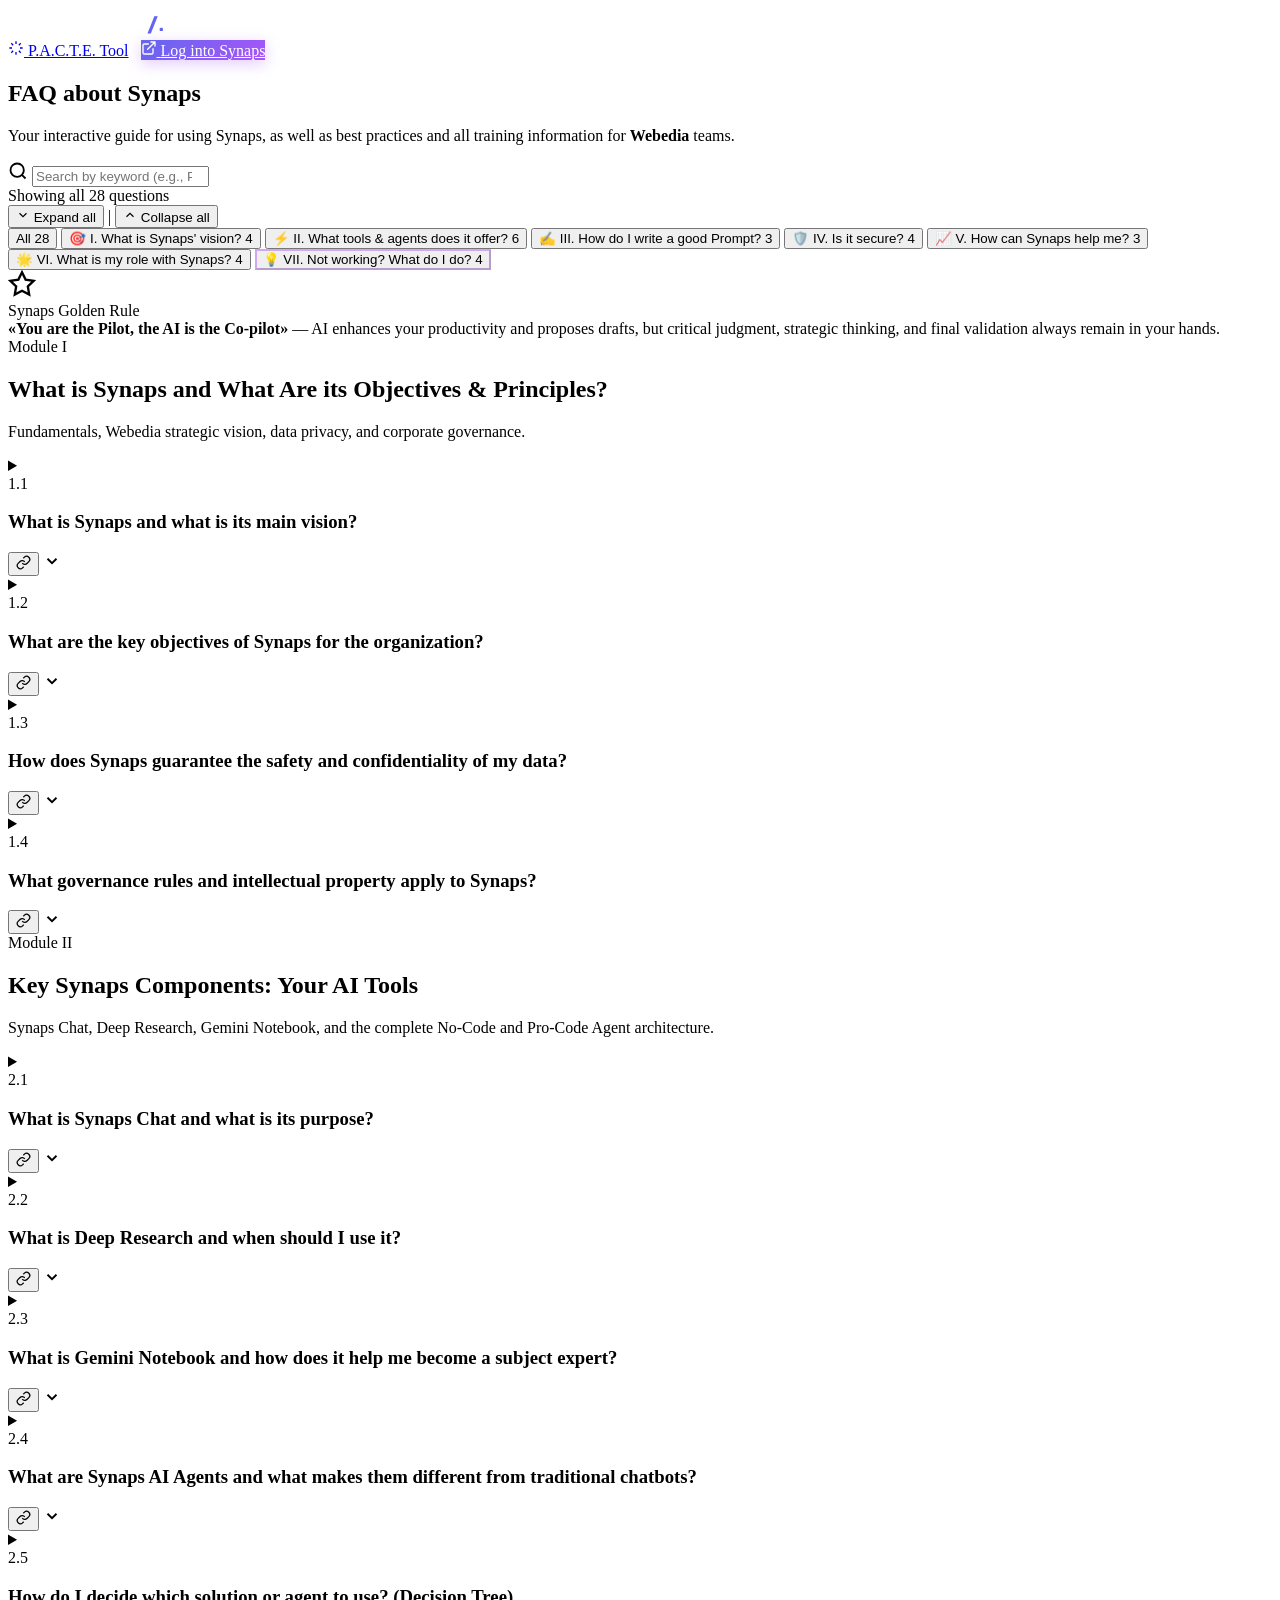
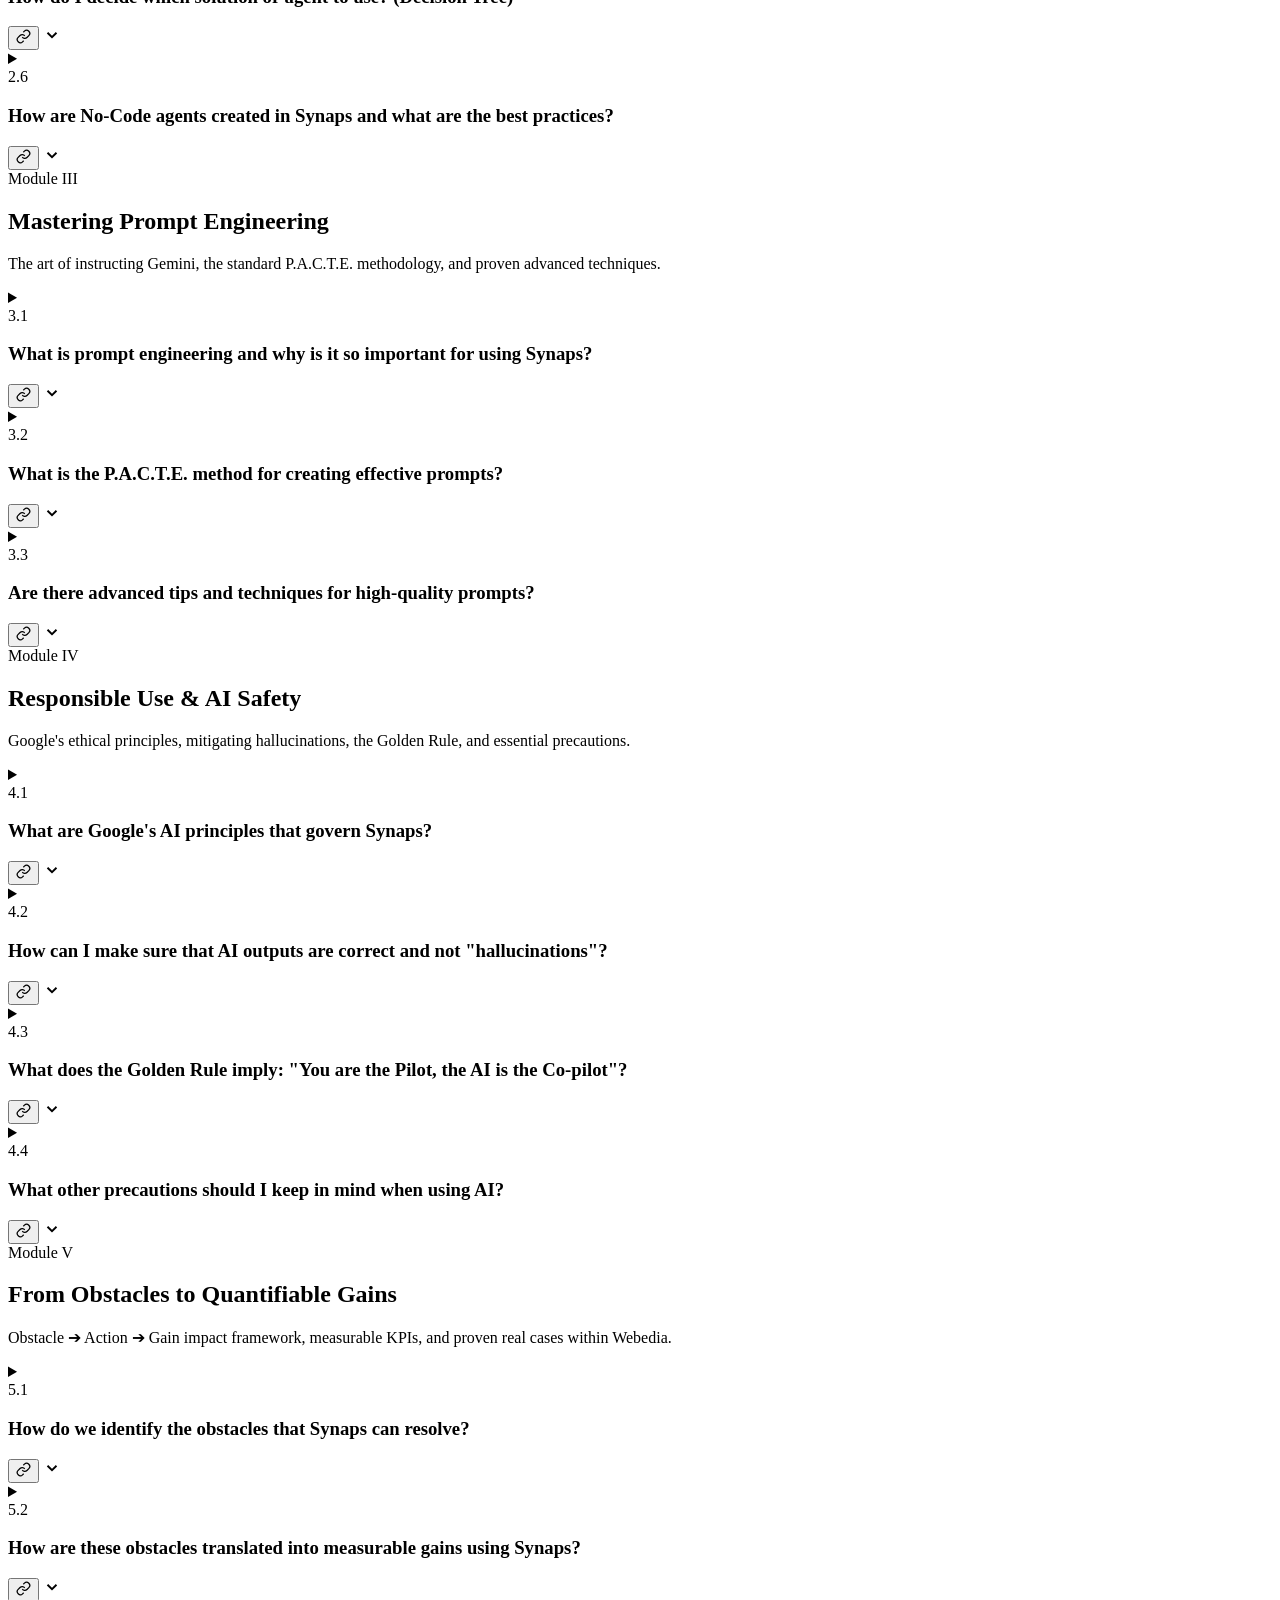
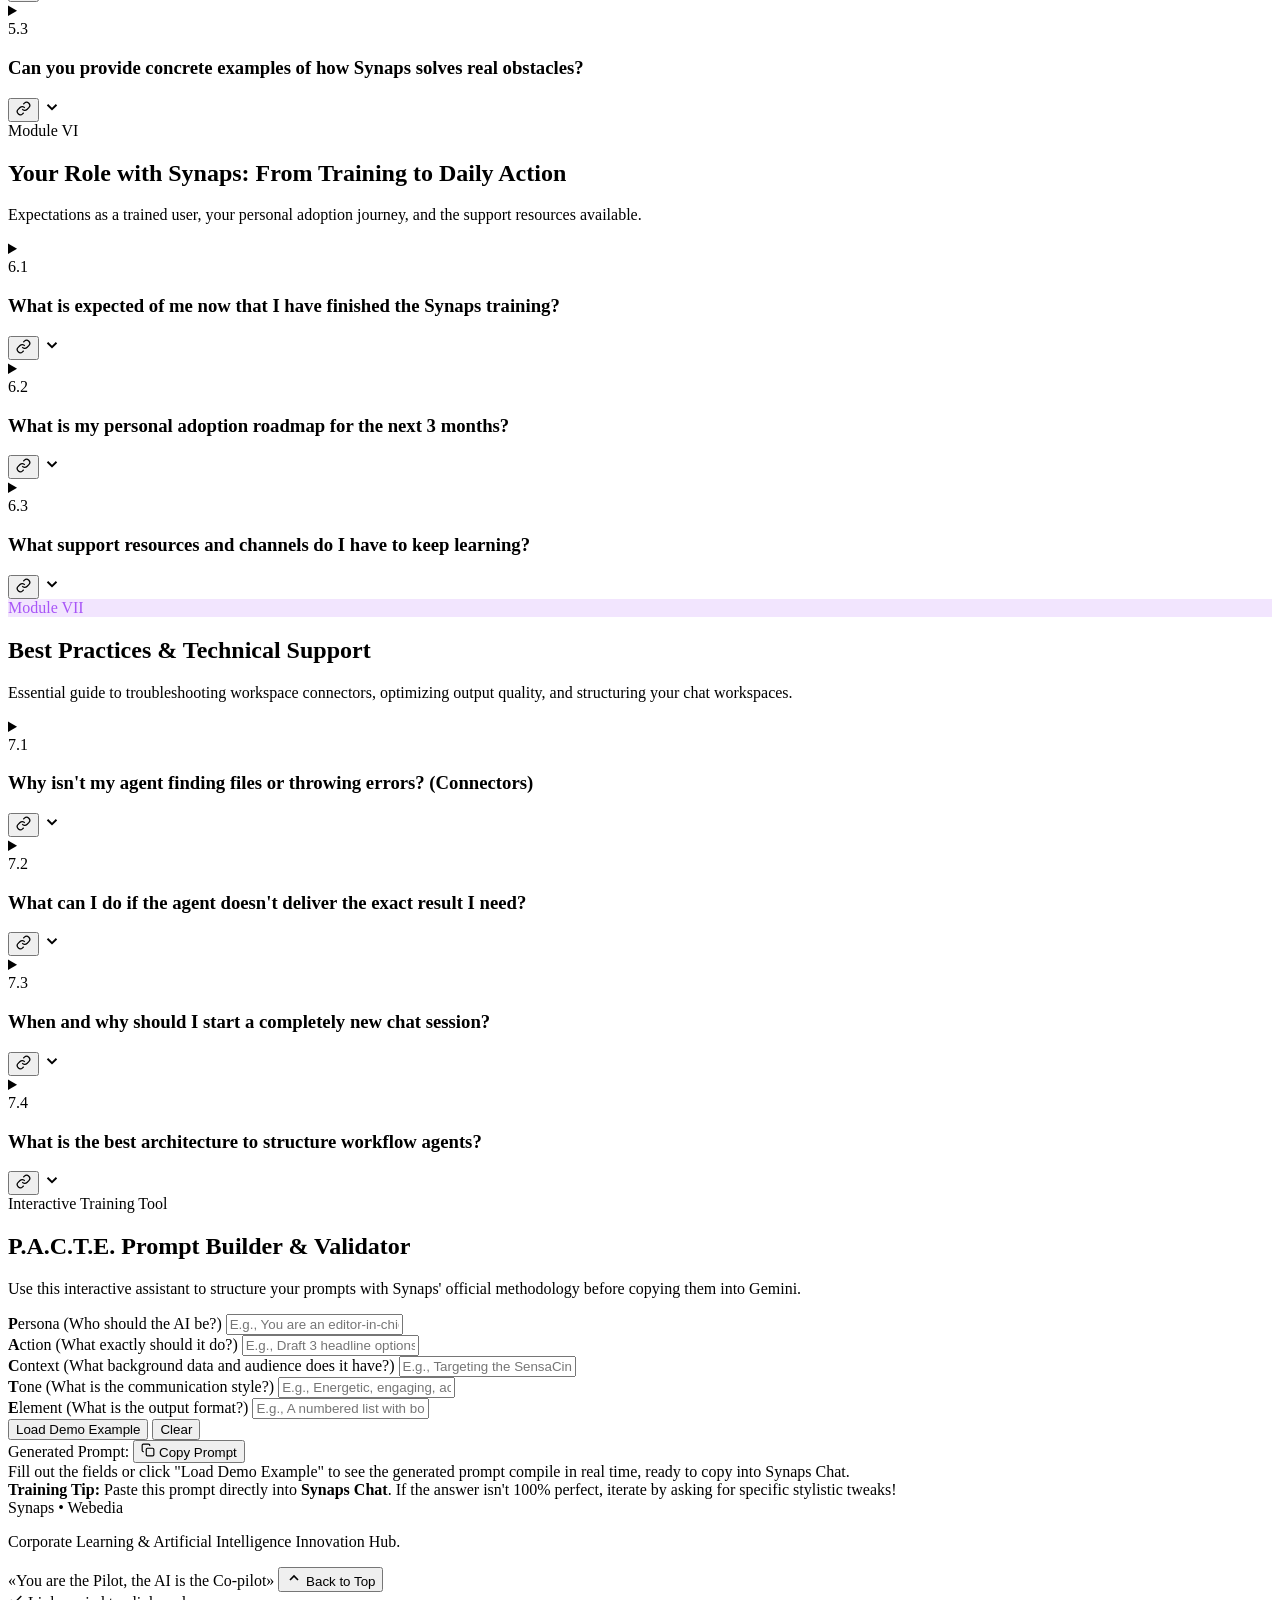
==== en/index.html @ 50eb0bec "Create index.html" ====
<!DOCTYPE html>
<html lang="en">
<head>
  <meta charset="UTF-8">
  <meta name="viewport" content="width=device-width, initial-scale=1.0">
  <title>Synaps FAQ | Webedia Training Center</title>
  <meta name="description" content="Interactive FAQ portal and Training Guide for Synaps, Webedia's Corporate Artificial Intelligence platform.">
  <link rel="preconnect" href="https://fonts.googleapis.com">
  <link rel="preconnect" href="https://fonts.gstatic.com" crossorigin>
  <link href="https://fonts.googleapis.com/css2?family=Plus+Jakarta+Sans:wght@400;500;600;700;800&family=JetBrains+Mono:wght@400;600&display=swap" rel="stylesheet">
  <link rel="stylesheet" href="styles.css">
  <style>
    /* Support cards alignment and centering in 6.3 */
    .support-resources-grid {
      display: flex !important;
      flex-wrap: wrap !important;
      justify-content: center !important;
      gap: 1.25rem !important;
    }
    .support-resources-grid .resource-card {
      flex: 0 1 calc(33.333% - 1.25rem) !important;
      min-width: 280px !important;
      box-sizing: border-box !important;
    }
    @media (max-width: 992px) {
      .support-resources-grid .resource-card {
        flex: 0 1 calc(50% - 1.25rem) !important;
      }
    }
    @media (max-width: 640px) {
      .support-resources-grid .resource-card {
        flex: 0 1 100% !important;
      }
    }
    /* Container style for connectors image */
    .connector-image-container {
      margin: 1.5rem 0;
      border-radius: 12px;
      overflow: hidden;
      border: 1px solid rgba(255, 255, 255, 0.1);
      background: rgba(0, 0, 0, 0.3);
      display: flex;
      justify-content: center;
      box-shadow: 0 8px 30px rgba(0,0,0,0.3);
    }
    .connector-image-container img {
      max-width: 100%;
      height: auto;
      display: block;
    }
    
    /* Visual tweak for Synaps button with corporate purple gradient */
    .synaps-btn {
      background: linear-gradient(135deg, #6366f1 0%, #a855f7 100%) !important;
      color: #ffffff !important;
      border: none !important;
      box-shadow: 0 4px 15px rgba(168, 85, 247, 0.3) !important;
      transition: all 0.3s ease !important;
    }
    .synaps-btn:hover {
      transform: translateY(-2px) !important;
      box-shadow: 0 6px 20px rgba(168, 85, 247, 0.5) !important;
    }
  </style>
</head>
<body data-theme="light">
  <!-- Neural Network Background Effect -->
  <div class="neural-bg" aria-hidden="true">
    <div class="glow-orb orb-1"></div>
    <div class="glow-orb orb-2"></div>
    <div class="glow-orb orb-3"></div>
    <div class="grid-overlay"></div>
  </div>

  <!-- Top Navigation Header -->
  <header class="site-header">
    <div class="header-container">
      <div class="brand">
        <!-- Clean, Transparent Webedia SVG Logo -->
        <div class="logo-icon" style="width: auto; height: 32px; display: flex; align-items: center;">
          <svg viewBox="0 0 520 80" xmlns="http://www.w3.org/2000/svg" style="height: 30px; width: auto; background: transparent;" aria-label="Webedia">
            <text x="0" y="58" font-family="'Plus Jakarta Sans', system-ui, sans-serif" font-size="56" font-weight="800" fill="#ffffff" letter-spacing="-1">webedia</text>
            <text x="370" y="58" font-family="'Plus Jakarta Sans', system-ui, sans-serif" font-size="56" font-weight="800" fill="#6366f1" letter-spacing="-1">/.</text>
          </svg>
        </div>
      </div>
      <div class="header-actions" style="display: flex; gap: 0.75rem; align-items: center;">
        <a href="#pacte-generator" class="header-btn secondary-btn" title="Interactive P.A.C.T.E. Prompt Generator">
          <svg width="16" height="16" viewBox="0 0 24 24" fill="none" stroke="currentColor" stroke-width="2"><path d="M12 2v4M12 18v4M4.93 4.93l2.83 2.83M16.24 16.24l2.83 2.83M2 12h4M18 12h4M4.93 19.07l2.83-2.83M16.24 7.76l2.83-2.83"/></svg>
          <span>P.A.C.T.E. Tool</span>
        </a>
        <!-- Synaps Access Button -->
        <a href="https://synaps.webedia-group.com/" target="_blank" class="header-btn synaps-btn" title="Go to Synaps AI Webedia">
          <svg width="16" height="16" viewBox="0 0 24 24" fill="none" stroke="currentColor" stroke-width="2" stroke-linecap="round" stroke-linejoin="round"><path d="M15 3h6v6M10 14L21 3M18 13v6a2 2 0 0 1-2 2H5a2 2 0 0 1-2-2V8a2 2 0 0 1 2-2h6"/></svg>
          <span>Log into Synaps</span>
        </a>
      </div>
    </div>
  </header>

  <main class="main-content">
    <!-- Hero Section -->
    <section class="hero-section">
      <h1 class="hero-title">
        FAQ about <span class="gradient-text">Synaps</span>
      </h1>
      <p class="hero-subtitle">
        Your interactive guide for using Synaps, as well as best practices and all training information for <strong>Webedia</strong> teams.
      </p>

      <!-- Interactive Search Bar -->
      <div class="search-wrapper">
        <div class="search-box">
          <svg class="search-icon" width="20" height="20" viewBox="0 0 24 24" fill="none" stroke="currentColor" stroke-width="2.2">
            <circle cx="11" cy="11" r="8"></circle>
            <path d="m21 21-4.35-4.35"></path>
          </svg>
          <input 
            type="search" 
            id="faqSearchInput" 
            placeholder="Search by keyword (e.g., PACTE, connectors, model, workflow, reminders...)" 
            autocomplete="off"
            aria-label="Search questions and answers in FAQ"
          >
          <button id="clearSearchBtn" class="clear-btn" title="Clear search" aria-label="Clear search" style="display: none;">
            <svg width="16" height="16" viewBox="0 0 24 24" fill="none" stroke="currentColor" stroke-width="2.5"><line x1="18" y1="6" x2="6" y2="18"></line><line x1="6" y1="6" x2="18" y2="18"></line></svg>
          </button>
        </div>
        <div class="search-status-bar">
          <span id="searchResultCount" class="result-count">Showing all 28 questions</span>
          <div class="expand-collapse-controls">
            <button id="expandAllBtn" class="text-action-btn">
              <svg width="14" height="14" viewBox="0 0 24 24" fill="none" stroke="currentColor" stroke-width="2"><polyline points="6 9 12 15 18 9"></polyline></svg>
              Expand all
            </button>
            <span class="divider">|</span>
            <button id="collapseAllBtn" class="text-action-btn">
              <svg width="14" height="14" viewBox="0 0 24 24" fill="none" stroke="currentColor" stroke-width="2"><polyline points="18 15 12 9 6 15"></polyline></svg>
              Collapse all
            </button>
          </div>
        </div>
      </div>

      <!-- Category Filter Pills -->
      <nav class="category-filters" aria-label="FAQ modules filter">
        <button class="filter-pill active" data-category="all">
          <span class="pill-dot"></span>
          All <span class="pill-count">28</span>
        </button>
        <button class="filter-pill" data-category="vision">
          <span class="pill-icon">🎯</span>
          I. What is Synaps' vision? <span class="pill-count">4</span>
        </button>
        <button class="filter-pill" data-category="tools">
          <span class="pill-icon">⚡</span>
          II. What tools & agents does it offer? <span class="pill-count">6</span>
        </button>
        <button class="filter-pill" data-category="prompts">
          <span class="pill-icon">✍️</span>
          III. How do I write a good Prompt? <span class="pill-count">3</span>
        </button>
        <button class="filter-pill" data-category="safety">
          <span class="pill-icon">🛡️</span>
          IV. Is it secure? <span class="pill-count">4</span>
        </button>
        <button class="filter-pill" data-category="roi">
          <span class="pill-icon">📈</span>
          V. How can Synaps help me? <span class="pill-count">3</span>
        </button>
        <button class="filter-pill" data-category="champions">
          <span class="pill-icon">🌟</span>
          VI. What is my role with Synaps? <span class="pill-count">4</span>
        </button>
        <button class="filter-pill" data-category="bestpractices" style="border-color: rgba(168, 85, 247, 0.45);">
          <span class="pill-icon">💡</span>
          VII. Not working? What do I do? <span class="pill-count">4</span>
        </button>
      </nav>
    </section>

    <!-- Golden Rule Banner -->
    <div class="golden-rule-banner">
      <div class="banner-icon">
        <svg width="28" height="28" viewBox="0 0 24 24" fill="none" stroke="currentColor" stroke-width="2"><polygon points="12 2 15.09 8.26 22 9.27 17 14.14 18.18 21.02 12 17.77 5.82 21.02 7 14.14 2 9.27 8.91 8.26 12 2"/></svg>
      </div>
      <div class="banner-content">
        <div class="banner-title">Synaps Golden Rule</div>
        <div class="banner-text">
          <strong>«You are the Pilot, the AI is the Co-pilot»</strong> — AI enhances your productivity and proposes drafts, but critical judgment, strategic thinking, and final validation always remain in your hands.
        </div>
      </div>
    </div>

    <!-- Main FAQ Container -->
    <section class="faq-container" id="faqList">

      <!-- ==================== SECTION I ==================== -->
      <div class="faq-section-block" data-section="vision" id="seccion-vision">
        <div class="section-header">
          <div class="section-tag">Module I</div>
          <h2 class="section-title">What is Synaps and What Are its Objectives & Principles?</h2>
          <p class="section-desc">Fundamentals, Webedia strategic vision, data privacy, and corporate governance.</p>
        </div>

        <!-- Question 1.1 -->
        <article class="faq-card" data-category="vision" id="faq-1-1">
          <details class="faq-details">
            <summary class="faq-summary">
              <div class="summary-left">
                <span class="q-number">1.1</span>
                <h3 class="q-title">What is Synaps and what is its main vision?</h3>
              </div>
              <div class="summary-actions">
                <button class="copy-link-btn" title="Copy direct link" aria-label="Copy link">
                  <svg width="15" height="15" viewBox="0 0 24 24" fill="none" stroke="currentColor" stroke-width="2"><path d="M10 13a5 5 0 0 0 7.54.54l3-3a5 5 0 0 0-7.07-7.07l-1.72 1.71"></path><path d="M14 11a5 5 0 0 0-7.54-.54l-3 3a5 5 0 0 0 7.07 7.07l1.71-1.71"></path></svg>
                </button>
                <span class="chevron-icon" aria-hidden="true"><svg width="18" height="18" viewBox="0 0 24 24" fill="none" stroke="currentColor" stroke-width="2.5"><polyline points="6 9 12 15 18 9"></polyline></svg></span>
              </div>
            </summary>
            <div class="faq-content">
              <p>
                <strong>Synaps</strong> is <strong>Webedia's corporate artificial intelligence platform</strong>, inspired by the synapses of the human brain. It serves as a <strong>single and secure entry gateway to Google's Enterprise AI</strong> (Gemini Enterprise) for all <strong>Webedia</strong> teams.
              </p>
              <div class="callout-box">
                <div class="callout-title">🎯 Strategic Vision</div>
                <p>Driving <strong>Vision and Efficiency</strong> within the organization as a foundational pillar of the <strong>2026–2027 Roadmap</strong>. It symbolizes our neural network, the interconnection of multidisciplinary skills, and the augmented thinking speed of enterprise AI.</p>
              </div>
            </div>
          </details>
        </article>

        <!-- Question 1.2 -->
        <article class="faq-card" data-category="vision" id="faq-1-2">
          <details class="faq-details">
            <summary class="faq-summary">
              <div class="summary-left">
                <span class="q-number">1.2</span>
                <h3 class="q-title">What are the key objectives of Synaps for the organization?</h3>
              </div>
              <div class="summary-actions">
                <button class="copy-link-btn" title="Copy direct link" aria-label="Copy link">
                  <svg width="15" height="15" viewBox="0 0 24 24" fill="none" stroke="currentColor" stroke-width="2"><path d="M10 13a5 5 0 0 0 7.54.54l3-3a5 5 0 0 0-7.07-7.07l-1.72 1.71"></path><path d="M14 11a5 5 0 0 0-7.54-.54l-3 3a5 5 0 0 0 7.07 7.07l1.71-1.71"></path></svg>
                </button>
                <span class="chevron-icon" aria-hidden="true"><svg width="18" height="18" viewBox="0 0 24 24" fill="none" stroke="currentColor" stroke-width="2.5"><polyline points="6 9 12 15 18 9"></polyline></svg></span>
              </div>
            </summary>
            <div class="faq-content">
              <p>The strategic objectives established for the global rollout of Synaps are:</p>
              <div class="grid-cards-2">
                <div class="info-card">
                  <div class="info-card-header"><span class="info-icon">👥</span><strong>500 Trained Users</strong></div>
                  <p>Reach 500 fully trained and operational professionals actively using Synaps by <strong>December 2026</strong>.</p>
                </div>
                <div class="info-card">
                  <div class="info-card-header"><span class="info-icon">⚙️</span><strong>Use Case Factory</strong></div>
                  <p>Consolidate an internal engine of solutions to multiply daily operational efficiency across all business units.</p>
                </div>
                <div class="info-card">
                  <div class="info-card-header"><span class="info-icon">⏱️</span><strong>Thousands of Hours Saved</strong></div>
                  <p>Free our teams from repetitive manual tasks, saving thousands of working hours globally each year.</p>
                </div>
                <div class="info-card">
                  <div class="info-card-header"><span class="info-icon">🚀</span><strong>Maximize Value Added</strong></div>
                  <p>Refocus human talent on artistic creation, strategic thinking, and high-value business innovation.</p>
                </div>
              </div>
            </div>
          </details>
        </article>

        <!-- Question 1.3 -->
        <article class="faq-card" data-category="vision" id="faq-1-3">
          <details class="faq-details">
            <summary class="faq-summary">
              <div class="summary-left">
                <span class="q-number">1.3</span>
                <h3 class="q-title">How does Synaps guarantee the safety and confidentiality of my data?</h3>
              </div>
              <div class="summary-actions">
                <button class="copy-link-btn" title="Copy direct link" aria-label="Copy link">
                  <svg width="15" height="15" viewBox="0 0 24 24" fill="none" stroke="currentColor" stroke-width="2"><path d="M10 13a5 5 0 0 0 7.54.54l3-3a5 5 0 0 0-7.07-7.07l-1.72 1.71"></path><path d="M14 11a5 5 0 0 0-7.54-.54l-3 3a5 5 0 0 0 7.07 7.07l1.71-1.71"></path></svg>
                </button>
                <span class="chevron-icon" aria-hidden="true"><svg width="18" height="18" viewBox="0 0 24 24" fill="none" stroke="currentColor" stroke-width="2.5"><polyline points="6 9 12 15 18 9"></polyline></svg></span>
              </div>
            </summary>
            <div class="faq-content">
              <p>
                Synaps is built under the **"user extension"** principle: it can only access information that you have <strong>explicit personal permissions to</strong> in your corporate accounts.
              </p>
              <div class="callout-box">
                <div class="callout-title">🔒 Walled Garden Environment</div>
                <p>Your prompts and business data remain strictly within Webedia's secure perimeter:</p>
              </div>
              <ul class="styled-list">
                <li><strong>No External Training:</strong> Your data is NEVER used to train Google's public Gemini models or any third-party systems.</li>
                <li><strong>Total Privacy:</strong> Your information is not shared, sold, or used for advertising purposes.</li>
                <li><strong>Enterprise Security & ACLs:</strong> Strict adherence to existing system access controls, Data Loss Prevention (DLP), auditing, and compliance.</li>
                <li><strong>Advanced Encryption:</strong> Robust encryption at rest and in transit to fully safeguard sensitive information.</li>
              </ul>
            </div>
          </details>
        </article>

        <!-- Question 1.4 -->
        <article class="faq-card" data-category="vision" id="faq-1-4">
          <details class="faq-details">
            <summary class="faq-summary">
              <div class="summary-left">
                <span class="q-number">1.4</span>
                <h3 class="q-title">What governance rules and intellectual property apply to Synaps?</h3>
              </div>
              <div class="summary-actions">
                <button class="copy-link-btn" title="Copy direct link" aria-label="Copy link">
                  <svg width="15" height="15" viewBox="0 0 24 24" fill="none" stroke="currentColor" stroke-width="2"><path d="M10 13a5 5 0 0 0 7.54.54l3-3a5 5 0 0 0-7.07-7.07l-1.72 1.71"></path><path d="M14 11a5 5 0 0 0-7.54-.54l-3 3a5 5 0 0 0 7.07 7.07l1.71-1.71"></path></svg>
                </button>
                <span class="chevron-icon" aria-hidden="true"><svg width="18" height="18" viewBox="0 0 24 24" fill="none" stroke="currentColor" stroke-width="2.5"><polyline points="6 9 12 15 18 9"></polyline></svg></span>
              </div>
            </summary>
            <div class="faq-content">
              <p>To ensure an orderly environment and protect strategic corporate assets:</p>
              <ul class="styled-list">
                <li><strong>Webedia Ownership:</strong> Any agent, workflow, or prompt developed on the Synaps platform belongs entirely to Webedia.</li>
                <li><strong>Business Continuity:</strong> Critical operational agents must be shared or transferred to the department if a collaborator changes positions or leaves.</li>
                <li><strong>Assigned Roles:</strong> It is highly advised to formally designate an <em>"owner"</em> and a <em>"backup"</em> for each agent active in production.</li>
                <li><strong>Offboarding Protocol:</strong> Reassigning Synaps accesses is part of our standard corporate employee offboarding process.</li>
              </ul>
            </div>
          </details>
        </article>
      </div>

      <!-- ==================== SECTION II ==================== -->
      <div class="faq-section-block" data-section="tools" id="seccion-tools">
        <div class="section-header">
          <div class="section-tag">Module II</div>
          <h2 class="section-title">Key Synaps Components: Your AI Tools</h2>
          <p class="section-desc">Synaps Chat, Deep Research, Gemini Notebook, and the complete No-Code and Pro-Code Agent architecture.</p>
        </div>

        <!-- Question 2.1 -->
        <article class="faq-card" data-category="tools" id="faq-2-1">
          <details class="faq-details">
            <summary class="faq-summary">
              <div class="summary-left">
                <span class="q-number">2.1</span>
                <h3 class="q-title">What is Synaps Chat and what is its purpose?</h3>
              </div>
              <div class="summary-actions">
                <button class="copy-link-btn" title="Copy direct link" aria-label="Copy link">
                  <svg width="15" height="15" viewBox="0 0 24 24" fill="none" stroke="currentColor" stroke-width="2"><path d="M10 13a5 5 0 0 0 7.54.54l3-3a5 5 0 0 0-7.07-7.07l-1.72 1.71"></path><path d="M14 11a5 5 0 0 0-7.54-.54l-3 3a5 5 0 0 0 7.07 7.07l1.71-1.71"></path></svg>
                </button>
                <span class="chevron-icon" aria-hidden="true"><svg width="18" height="18" viewBox="0 0 24 24" fill="none" stroke="currentColor" stroke-width="2.5"><polyline points="6 9 12 15 18 9"></polyline></svg></span>
              </div>
            </summary>
            <div class="faq-content">
              <p>
                <strong>Synaps Chat</strong> (also called Synaps Search) is the <strong>primary conversational interface</strong> of Gemini Enterprise, designed to answer queries, generate content, and streamline daily tasks as your smart assistant.
              </p>
              <div class="feature-box">
                <h4>🔄 How does it work and what does it integrate?</h4>
                <p>You input an instruction or prompt and Gemini coordinates capabilities with Google Search and authorized corporate connectors. It can query in real time your internal repos (<strong>Gmail, Google Drive, Google Calendar</strong>) or enterprise tools (<strong>Salesforce, CRM</strong>). You can type <code>@</code> to invoke specialist agents directly within the chat.</p>
              </div>
              <div class="grid-cards-2 mt-3">
                <div class="info-card">
                  <div class="info-card-header"><span class="info-icon">🧠</span><strong>"Memorize" Function</strong></div>
                  <p>Saves your persistent preferences (format, tone, or active projects). If a prompt contradicts a saved memory, your current manual instruction takes precedence.</p>
                </div>
                <div class="info-card">
                  <div class="info-card-header"><span class="info-icon">📌</span><strong>Pinned Chats</strong></div>
                  <p>Used strictly for your daily visual organization. They do not increase context relevance for the model or impact other independent sessions.</p>
                </div>
              </div>
              <div class="callout-box warning-theme mt-3">
                <div class="callout-title">⏳ 180-Day Expiration Rule</div>
                <p>All chats have a maximum lifespan of <strong>180 days</strong>. Synaps Chat is not a file archive; make sure to save your key prompts and final deliverables in Google Drive or your usual work folders.</p>
              </div>
              <p class="mt-2"><strong>What it CANNOT do:</strong> Run continuous unattended processes (use <em>Workflow Agents</em> for that), connect to unauthorized external databases, or switch to unvetted models (it runs strictly on Gemini Pro and Flash enterprise editions).</p>
            </div>
          </details>
        </article>

        <!-- Question 2.2 -->
        <article class="faq-card" data-category="tools" id="faq-2-2">
          <details class="faq-details">
            <summary class="faq-summary">
              <div class="summary-left">
                <span class="q-number">2.2</span>
                <h3 class="q-title">What is Deep Research and when should I use it?</h3>
              </div>
              <div class="summary-actions">
                <button class="copy-link-btn" title="Copy direct link" aria-label="Copy link">
                  <svg width="15" height="15" viewBox="0 0 24 24" fill="none" stroke="currentColor" stroke-width="2"><path d="M10 13a5 5 0 0 0 7.54.54l3-3a5 5 0 0 0-7.07-7.07l-1.72 1.71"></path><path d="M14 11a5 5 0 0 0-7.54-.54l-3 3a5 5 0 0 0 7.07 7.07l1.71-1.71"></path></svg>
                </button>
                <span class="chevron-icon" aria-hidden="true"><svg width="18" height="18" viewBox="0 0 24 24" fill="none" stroke="currentColor" stroke-width="2.5"><polyline points="6 9 12 15 18 9"></polyline></svg></span>
              </div>
            </summary>
            <div class="faq-content">
              <p>
                <strong>Deep Research</strong> is a Synaps autonomous agent that acts as an <strong>augmented analyst</strong>. It is capable of <strong>cross-referencing, comparing, and synthesizing information</strong> from multiple web sources and files for complex strategic analysis.
              </p>
              <div class="grid-cards-2">
                <div class="benefit-card">
                  <div class="benefit-title">💎 Ideal Use Cases</div>
                  <ul>
                    <li>Deep analysis of competitors, tenders, and market benchmarking.</li>
                    <li>Generating trend reports and 360° commercial intelligence.</li>
                    <li>Building business pitches backed by heavy documentation.</li>
                  </ul>
                </div>
                <div class="benefit-card">
                  <div class="benefit-title">⚠️ Guidelines & Limitations</div>
                  <ul>
                    <li><strong>High resource consumption:</strong> Performs multiple autonomous searches in loops and can take up to 10 minutes. Use carefully.</li>
                    <li><strong>No Paywall Access:</strong> Crawls the public web; cannot bypass log-ins or paywalls.</li>
                    <li><strong>Precise Scope:</strong> Narrow down your goal in the prompt to prevent generic or diluted reports.</li>
                    <li><strong>Active Verification:</strong> It cites web links, but you should always double-check the quoted extracts.</li>
                  </ul>
                </div>
              </div>
            </div>
          </details>
        </article>

        <!-- Question 2.3 -->
        <article class="faq-card" data-category="tools" id="faq-2-3">
          <details class="faq-details">
            <summary class="faq-summary">
              <div class="summary-left">
                <span class="q-number">2.3</span>
                <h3 class="q-title">What is Gemini Notebook and how does it help me become a subject expert?</h3>
              </div>
              <div class="summary-actions">
                <button class="copy-link-btn" title="Copy direct link" aria-label="Copy link">
                  <svg width="15" height="15" viewBox="0 0 24 24" fill="none" stroke="currentColor" stroke-width="2"><path d="M10 13a5 5 0 0 0 7.54.54l3-3a5 5 0 0 0-7.07-7.07l-1.72 1.71"></path><path d="M14 11a5 5 0 0 0-7.54-.54l-3 3a5 5 0 0 0 7.07 7.07l1.71-1.71"></path></svg>
                </button>
                <span class="chevron-icon" aria-hidden="true"><svg width="18" height="18" viewBox="0 0 24 24" fill="none" stroke="currentColor" stroke-width="2.5"><polyline points="6 9 12 15 18 9"></polyline></svg></span>
              </div>
            </summary>
            <div class="faq-content">
              <p>
                <strong>Gemini Notebook</strong> (formerly NotebookLM) lets you build your own **expert thematic companion** grounded in your reference documents (contracts, audits, guidelines, CVs, policies, or manuals). It will answer **ONLY based on the sources you upload**, citing the exact page and paragraph.
              </p>
              <div class="specs-grid">
                <div class="spec-item">
                  <span class="spec-number">Up to 300</span>
                  <span class="spec-desc">Authorized sources per notebook (PDFs, Google Docs, Slides, URLs, YouTube videos, or audio)</span>
                </div>
                <div class="spec-item">
                  <span class="spec-number">500,000</span>
                  <span class="spec-desc">Words per source (up to 200 MB per local file), processing hundreds of pages instantly</span>
                </div>
                <div class="spec-item">
                  <span class="spec-number">Audio Podcast</span>
                  <span class="spec-desc">Dynamic two-host audio summaries, study guides, structured FAQs, and conceptual maps</span>
                </div>
              </div>
              <div class="callout-box mt-3">
                <div class="callout-title">💡 Notebook Best Practices</div>
                <p>Create <strong>dedicated notebooks for single topics</strong> or clients. Remember there is no automatic live synchronization: if a file changes, re-import it and remove outdated sources.</p>
              </div>
            </div>
          </details>
        </article>

        <!-- Question 2.4 -->
        <article class="faq-card" data-category="tools" id="faq-2-4">
          <details class="faq-details">
            <summary class="faq-summary">
              <div class="summary-left">
                <span class="q-number">2.4</span>
                <h3 class="q-title">What are Synaps AI Agents and what makes them different from traditional chatbots?</h3>
              </div>
              <div class="summary-actions">
                <button class="copy-link-btn" title="Copy direct link" aria-label="Copy link">
                  <svg width="15" height="15" viewBox="0 0 24 24" fill="none" stroke="currentColor" stroke-width="2"><path d="M10 13a5 5 0 0 0 7.54.54l3-3a5 5 0 0 0-7.07-7.07l-1.72 1.71"></path><path d="M14 11a5 5 0 0 0-7.54-.54l-3 3a5 5 0 0 0 7.07 7.07l1.71-1.71"></path></svg>
                </button>
                <span class="chevron-icon" aria-hidden="true"><svg width="18" height="18" viewBox="0 0 24 24" fill="none" stroke="currentColor" stroke-width="2.5"><polyline points="6 9 12 15 18 9"></polyline></svg></span>
              </div>
            </summary>
            <div class="faq-content">
              <p>
                <strong>AI Agents</strong> represent the step forward from simple tooling to a <strong>proactive virtual coworker</strong>, capable of reasoning, breaking down goals into subtasks, interacting with corporate tools, and adapting to changes.
              </p>
              <div class="vs-comparison">
                <div class="vs-col chatbot-col">
                  <div class="vs-tag">Traditional Chatbot</div>
                  <p class="vs-metaphor">«Like a rigid, automated telephone switchboard»</p>
                  <ul>
                    <li>Follows static scripts and hardcoded responses.</li>
                    <li>1 Question = 1 Immediate answer.</li>
                    <li>Stops and waits for the next manual command.</li>
                  </ul>
                </div>
                <div class="vs-col agent-col">
                  <div class="vs-tag highlight">Synaps AI Agent</div>
                  <p class="vs-metaphor">«Like an experienced, proactive team member»</p>
                  <ul>
                    <li>Understands the global goal and plans the workflow.</li>
                    <li>Executes multiple coordinated actions across software suites.</li>
                    <li>Autonomously resolves obstacles during execution.</li>
                  </ul>
                </div>
              </div>
            </div>
          </details>
        </article>

        <!-- Question 2.5 -->
        <article class="faq-card" data-category="tools" id="faq-2-5">
          <details class="faq-details">
            <summary class="faq-summary">
              <div class="summary-left">
                <span class="q-number">2.5</span>
                <h3 class="q-title">How do I decide which solution or agent to use? (Decision Tree)</h3>
              </div>
              <div class="summary-actions">
                <button class="copy-link-btn" title="Copy direct link" aria-label="Copy link">
                  <svg width="15" height="15" viewBox="0 0 24 24" fill="none" stroke="currentColor" stroke-width="2"><path d="M10 13a5 5 0 0 0 7.54.54l3-3a5 5 0 0 0-7.07-7.07l-1.72 1.71"></path><path d="M14 11a5 5 0 0 0-7.54-.54l-3 3a5 5 0 0 0 7.07 7.07l1.71-1.71"></path></svg>
                </button>
                <span class="chevron-icon" aria-hidden="true"><svg width="18" height="18" viewBox="0 0 24 24" fill="none" stroke="currentColor" stroke-width="2.5"><polyline points="6 9 12 15 18 9"></polyline></svg></span>
              </div>
            </summary>
            <div class="faq-content">
              <p>Our rule of thumb is to **always start with the simplest solution** before scaling up:</p>
              <div class="decision-ladder">
                <div class="ladder-steps">
                  <div class="step-badge">1. Is it a one-off task?</div>
                  <span><strong>YES ➔</strong> Use <strong>Synaps Chat with a simple Prompt</strong>.</span>
                </div>
                <div class="ladder-steps">
                  <div class="step-badge">2. Are there recurring instructions?</div>
                  <span><strong>NO ➔</strong> Save a reusable <strong>Saved Prompt</strong> for you or your team.</span>
                </div>
                <div class="ladder-steps">
                  <div class="step-badge">3. Does it require complex logic or external APIs?</div>
                  <span><strong>YES ➔</strong> Scale to a <strong>Pro-Code Agent</strong> built with our tech team.</span>
                </div>
                <div class="ladder-steps">
                  <div class="step-badge">4. No-Code automation?</div>
                  <span>
                    • If it's an <strong>interactive conversation</strong> ➔ <strong>Chat Agent</strong>.<br>
                    • If it's a <strong>background step-by-step process</strong> (e.g., Gmail to Sheets) ➔ <strong>Workflow Agent</strong>.
                  </span>
                </div>
              </div>
            </div>
          </details>
        </article>

        <!-- Question 2.6 -->
        <article class="faq-card" data-category="tools" id="faq-2-6">
          <details class="faq-details">
            <summary class="faq-summary">
              <div class="summary-left">
                <span class="q-number">2.6</span>
                <h3 class="q-title">How are No-Code agents created in Synaps and what are the best practices?</h3>
              </div>
              <div class="summary-actions">
                <button class="copy-link-btn" title="Copy direct link" aria-label="Copy link">
                  <svg width="15" height="15" viewBox="0 0 24 24" fill="none" stroke="currentColor" stroke-width="2"><path d="M10 13a5 5 0 0 0 7.54.54l3-3a5 5 0 0 0-7.07-7.07l-1.72 1.71"></path><path d="M14 11a5 5 0 0 0-7.54-.54l-3 3a5 5 0 0 0 7.07 7.07l1.71-1.71"></path></svg>
                </button>
                <span class="chevron-icon" aria-hidden="true"><svg width="18" height="18" viewBox="0 0 24 24" fill="none" stroke="currentColor" stroke-width="2.5"><polyline points="6 9 12 15 18 9"></polyline></svg></span>
              </div>
            </summary>
            <div class="faq-content">
              <p>You can build custom agents using natural language in the <strong>Agent Designer</strong> via two modes:</p>
              <div class="grid-cards-2">
                <div class="info-card">
                  <div class="info-card-header"><span class="info-icon">🪄</span><strong>Workflow Builder</strong></div>
                  <p>Describe your goal in natural language and the builder will draft the first interactive version. You can request tweaks on the fly.</p>
                </div>
                <div class="info-card">
                  <div class="info-card-header"><span class="info-icon">🛠️</span><strong>The Compiler ("Build Manually")</strong></div>
                  <p>Provides direct, granular control over system instructions, file sources, connector setups, and starter prompts.</p>
                </div>
              </div>
              <div class="callout-box warning-theme mt-3">
                <div class="callout-title">🔒 Your Private Sandbox is Secure</div>
                <p>By default, <strong>all agents you create are strictly private and invisible to others</strong>. This allows you to experiment freely. Think carefully before activating connectors, and contact the Core Team to publish them in the Shared Gallery if they add value for the company.</p>
              </div>
            </div>
          </details>
        </article>
      </div>

      <!-- ==================== SECTION III ==================== -->
      <div class="faq-section-block" data-section="prompts" id="seccion-prompts">
        <div class="section-header">
          <div class="section-tag">Module III</div>
          <h2 class="section-title">Mastering Prompt Engineering</h2>
          <p class="section-desc">The art of instructing Gemini, the standard P.A.C.T.E. methodology, and proven advanced techniques.</p>
        </div>

        <!-- Question 3.1 -->
        <article class="faq-card" data-category="prompts" id="faq-3-1">
          <details class="faq-details">
            <summary class="faq-summary">
              <div class="summary-left">
                <span class="q-number">3.1</span>
                <h3 class="q-title">What is prompt engineering and why is it so important for using Synaps?</h3>
              </div>
              <div class="summary-actions">
                <button class="copy-link-btn" title="Copy direct link" aria-label="Copy link">
                  <svg width="15" height="15" viewBox="0 0 24 24" fill="none" stroke="currentColor" stroke-width="2"><path d="M10 13a5 5 0 0 0 7.54.54l3-3a5 5 0 0 0-7.07-7.07l-1.72 1.71"></path><path d="M14 11a5 5 0 0 0-7.54-.54l-3 3a5 5 0 0 0 7.07 7.07l1.71-1.71"></path></svg>
                </button>
                <span class="chevron-icon" aria-hidden="true"><svg width="18" height="18" viewBox="0 0 24 24" fill="none" stroke="currentColor" stroke-width="2.5"><polyline points="6 9 12 15 18 9"></polyline></svg></span>
              </div>
            </summary>
            <div class="faq-content">
              <p>
                <strong>Prompt engineering</strong> is the practice of <strong>designing and structuring precise instructions</strong> to retrieve the best possible output from Google's Gemini models.
              </p>
              <div class="key-takeaway">
                💡 <strong>Key Principle:</strong> Your prompt's quality directly determines the output's quality. Treat AI as your <strong>highly capable but literal assistant</strong>, NEVER as a mind-reading magic oracle!
              </div>
            </div>
          </details>
        </article>

        <!-- Question 3.2 -->
        <article class="faq-card" data-category="prompts" id="faq-3-2">
          <details class="faq-details">
            <summary class="faq-summary">
              <div class="summary-left">
                <span class="q-number">3.2</span>
                <h3 class="q-title">What is the P.A.C.T.E. method for creating effective prompts?</h3>
              </div>
              <div class="summary-actions">
                <button class="copy-link-btn" title="Copy direct link" aria-label="Copy link">
                  <svg width="15" height="15" viewBox="0 0 24 24" fill="none" stroke="currentColor" stroke-width="2"><path d="M10 13a5 5 0 0 0 7.54.54l3-3a5 5 0 0 0-7.07-7.07l-1.72 1.71"></path><path d="M14 11a5 5 0 0 0-7.54-.54l-3 3a5 5 0 0 0 7.07 7.07l1.71-1.71"></path></svg>
                </button>
                <span class="chevron-icon" aria-hidden="true"><svg width="18" height="18" viewBox="0 0 24 24" fill="none" stroke="currentColor" stroke-width="2.5"><polyline points="6 9 12 15 18 9"></polyline></svg></span>
              </div>
            </summary>
            <div class="faq-content">
              <p>
                The <strong>P.A.C.T.E.</strong> method is Webedia's corporate standard to construct precise and contextualized instructions:
              </p>
              <div class="pacte-framework-grid">
                <div class="pacte-card letter-p">
                  <div class="pacte-letter">P</div>
                  <div class="pacte-name">Persona</div>
                  <div class="pacte-desc">The role or specialty the AI assumes.</div>
                  <div class="pacte-example"><em>E.g.:</em> «Act as a Senior UX Designer specialized in e-commerce».</div>
                </div>
                <div class="pacte-card letter-a">
                  <div class="pacte-letter">A</div>
                  <div class="pacte-name">Action</div>
                  <div class="pacte-desc">The specific, broken-down task to execute.</div>
                  <div class="pacte-example"><em>E.g.:</em> «Audit the navigation and draft design recommendations».</div>
                </div>
                <div class="pacte-card letter-c">
                  <div class="pacte-letter">C</div>
                  <div class="pacte-name">Context</div>
                  <div class="pacte-desc">Background, constraints, and target audience.</div>
                  <div class="pacte-example"><em>E.g.:</em> «Targeting a young audience in Spain browsing on mobile».</div>
                </div>
                <div class="pacte-card letter-t">
                  <div class="pacte-letter">T</div>
                  <div class="pacte-name">Tone</div>
                  <div class="pacte-desc">Expected style or register of communication.</div>
                  <div class="pacte-example"><em>E.g.:</em> «Corporate, constructive, direct, and concise».</div>
                </div>
                <div class="pacte-card letter-e">
                  <div class="pacte-letter">E</div>
                  <div class="pacte-name">Element</div>
                  <div class="pacte-desc">The exact format or structure of the output.</div>
                  <div class="pacte-example"><em>E.g.:</em> «A table with columns: Issue, Solution, and Impact».</div>
                </div>
              </div>
            </div>
          </details>
        </article>

        <!-- Question 3.3 -->
        <article class="faq-card" data-category="prompts" id="faq-3-3">
          <details class="faq-details">
            <summary class="faq-summary">
              <div class="summary-left">
                <span class="q-number">3.3</span>
                <h3 class="q-title">Are there advanced tips and techniques for high-quality prompts?</h3>
              </div>
              <div class="summary-actions">
                <button class="copy-link-btn" title="Copy direct link" aria-label="Copy link">
                  <svg width="15" height="15" viewBox="0 0 24 24" fill="none" stroke="currentColor" stroke-width="2"><path d="M10 13a5 5 0 0 0 7.54.54l3-3a5 5 0 0 0-7.07-7.07l-1.72 1.71"></path><path d="M14 11a5 5 0 0 0-7.54-.54l-3 3a5 5 0 0 0 7.07 7.07l1.71-1.71"></path></svg>
                </button>
                <span class="chevron-icon" aria-hidden="true"><svg width="18" height="18" viewBox="0 0 24 24" fill="none" stroke="currentColor" stroke-width="2.5"><polyline points="6 9 12 15 18 9"></polyline></svg></span>
              </div>
            </summary>
            <div class="faq-content">
              <p>In addition to the P.A.C.T.E. structure, apply these formal and proven techniques:</p>
              
              <h4 class="subhead mt-3">🎯 The 3 Prompting Techniques</h4>
              <div class="grid-cards-3 mt-2">
                <div class="info-card">
                  <div class="info-card-header">
                    <span class="info-icon">⚡</span>
                    <strong>Zero-Shot</strong>
                  </div>
                  <p><em>«Just tell it what you want»</em></p>
                  <p class="text-sm">Requesting the task directly without providing examples. Very fast for simple tasks, but offers less control for complex requests.</p>
                </div>
                <div class="info-card">
                  <div class="info-card-header">
                    <span class="info-icon">🎯</span>
                    <strong>One-Shot</strong>
                  </div>
                  <p><em>«Guide it with one example»</em></p>
                  <p class="text-sm">Including 1 solved example. This helps the AI understand the expected tone, formality, and structure.</p>
                </div>
                <div class="info-card">
                  <div class="info-card-header">
                    <span class="info-icon">💎</span>
                    <strong>Few-Shot</strong>
                  </div>
                  <p><em>«Show, don't just tell»</em></p>
                  <p class="text-sm">Providing 2 to 3 concrete examples of the output. This is highly recommended for tasks with strict guidelines or classification rules.</p>
                </div>
              </div>

              <!-- Meta-Prompting Tip -->
              <div class="callout-box mt-3" style="border-left: 4px solid #6366f1;">
                <div class="callout-title">🪄 Pro Tip: Auto-Optimization (Meta-Prompting)</div>
                <p>
                  When working in Synaps Chat and polishing a result message after message, <strong>don't manually copy and paste your edits</strong>. Once satisfied, ask Gemini:
                </p>
                <div class="highlight-quote mt-2" style="font-family: 'JetBrains Mono', monospace; font-size: 0.9rem;">
                  «Now review our entire conversation and consolidate it into a single master prompt, structured with the P.A.C.T.E. methodology, so I can save it to my library and reuse it in the future with a single click».
                </div>
              </div>

              <h4 class="subhead mt-4">Best Practices and Recommended Habits</h4>
              <ul class="styled-list mt-2">
                <li><strong>Markdown Structuring:</strong> Use headings (<code>#</code>), lists, and bold text (<code>\*\*</code>) to structure your prompts; Gemini organizes logic better this way.</li>
                <li><strong>Clarifying Prompting:</strong> Append at the end: <em>«Before drafting, ask me 3 questions to ensure you fully understand my objective»</em>.</li>
                <li><strong>Multimodal Capture:</strong> Drag screenshots, graphs, or tables directly into the chat to analyze both text and image simultaneously.</li>
                <li><strong>Negative Constraints:</strong> Clearly state what NOT to do (e.g., <em>«Avoid overly complex jargon and do not mention competing brands»</em>).</li>
                <li><strong>Define Length:</strong> Specify length constraints (e.g., <em>«in exactly 3 paragraphs of 50 words each»</em>).</li>
                <li><strong>Order of Constraints (Primacy/Recency):</strong> Models pay the most attention to the beginning and end of your instruction; place critical limits there.</li>
                <li><strong>Self-Correction:</strong> Ask the AI to critique its work: <em>«Review your draft and identify any potential ambiguities or factual errors»</em>.</li>
              </ul>
            </div>
          </details>
        </article>
      </div>

      <!-- ==================== SECTION IV ==================== -->
      <div class="faq-section-block" data-section="safety" id="seccion-safety">
        <div class="section-header">
          <div class="section-tag">Module IV</div>
          <h2 class="section-title">Responsible Use & AI Safety</h2>
          <p class="section-desc">Google's ethical principles, mitigating hallucinations, the Golden Rule, and essential precautions.</p>
        </div>

        <!-- Question 4.1 -->
        <article class="faq-card" data-category="safety" id="faq-4-1">
          <details class="faq-details">
            <summary class="faq-summary">
              <div class="summary-left">
                <span class="q-number">4.1</span>
                <h3 class="q-title">What are Google's AI principles that govern Synaps?</h3>
              </div>
              <div class="summary-actions">
                <button class="copy-link-btn" title="Copy direct link" aria-label="Copy link">
                  <svg width="15" height="15" viewBox="0 0 24 24" fill="none" stroke="currentColor" stroke-width="2"><path d="M10 13a5 5 0 0 0 7.54.54l3-3a5 5 0 0 0-7.07-7.07l-1.72 1.71"></path><path d="M14 11a5 5 0 0 0-7.54-.54l-3 3a5 5 0 0 0 7.07 7.07l1.71-1.71"></path></svg>
                </button>
                <span class="chevron-icon" aria-hidden="true"><svg width="18" height="18" viewBox="0 0 24 24" fill="none" stroke="currentColor" stroke-width="2.5"><polyline points="6 9 12 15 18 9"></polyline></svg></span>
              </div>
            </summary>
            <div class="faq-content">
              <p>Google and Webedia govern the development and deployment of Synaps under 7 unbreakable ethical principles:</p>
              <div class="principles-grid">
                <div class="principle-item"><span class="p-num">1</span><div><strong>Socially beneficial:</strong> Provide tangible business value and benefit users.</div></div>
                <div class="principle-item"><span class="p-num">2</span><div><strong>Avoid creating/reinforcing bias:</strong> Mitigate algorithmic bias in outputs and decisions.</div></div>
                <div class="principle-item"><span class="p-num">3</span><div><strong>Built and tested for safety:</strong> Rigorous testing to avoid operational risks.</div></div>
                <div class="principle-item"><span class="p-num">4</span><div><strong>Accountable to people:</strong> Always maintain human oversight and control.</div></div>
                <div class="principle-item"><span class="p-num">5</span><div><strong>Privacy by design:</strong> Absolute protection and confidentiality of corporate data.</div></div>
                <div class="principle-item"><span class="p-num">6</span><div><strong>Scientific excellence:</strong> High standards of technological rigor and updates.</div></div>
                <div class="principle-item"><span class="p-num">7</span><div><strong>Ethical availability:</strong> Limiting use to applications aligned with these core principles.</div></div>
              </div>
            </div>
          </details>
        </article>

        <!-- Question 4.2 -->
        <article class="faq-card" data-category="safety" id="faq-4-2">
          <details class="faq-details">
            <summary class="faq-summary">
              <div class="summary-left">
                <span class="q-number">4.2</span>
                <h3 class="q-title">How can I make sure that AI outputs are correct and not "hallucinations"?</h3>
              </div>
              <div class="summary-actions">
                <button class="copy-link-btn" title="Copy direct link" aria-label="Copy link">
                  <svg width="15" height="15" viewBox="0 0 24 24" fill="none" stroke="currentColor" stroke-width="2"><path d="M10 13a5 5 0 0 0 7.54.54l3-3a5 5 0 0 0-7.07-7.07l-1.72 1.71"></path><path d="M14 11a5 5 0 0 0-7.54-.54l-3 3a5 5 0 0 0 7.07 7.07l1.71-1.71"></path></svg>
                </button>
                <span class="chevron-icon" aria-hidden="true"><svg width="18" height="18" viewBox="0 0 24 24" fill="none" stroke="currentColor" stroke-width="2.5"><polyline points="6 9 12 15 18 9"></polyline></svg></span>
              </div>
            </summary>
            <div class="faq-content">
              <p>
                A "hallucination" happens when a model confidently invents incorrect facts. To prevent them:
              </p>
              <div class="check-actions-list">
                <div class="check-action-item"><span class="check-icon">🔍</span><div><strong>Validate with Google:</strong> Use the doublecheck button in Gemini to search-verify claims in real time.</div></div>
                <div class="check-action-item"><span class="check-icon">📌</span><div><strong>Verify Citations:</strong> Click on footnotes in Gemini Notebook or Synaps to review the source paragraph.</div></div>
                <div class="check-action-item"><span class="check-icon">🧠</span><div><strong>Human Evaluation:</strong> Treat outputs as raw drafts; you carry the responsibility to verify key facts.</div></div>
                <div class="check-action-item"><span class="check-icon">🔄</span><div><strong>Strict Alignment:</strong> Instruct the AI: <em>«If the answer cannot be verified in the sources provided, respond explicitly: "I do not have access to this information in my verified sources"»</em>.</div></div>
              </div>
            </div>
          </details>
        </article>

        <!-- Question 4.3 -->
        <article class="faq-card" data-category="safety" id="faq-4-3">
          <details class="faq-details">
            <summary class="faq-summary">
              <div class="summary-left">
                <span class="q-number">4.3</span>
                <h3 class="q-title">What does the Golden Rule imply: "You are the Pilot, the AI is the Co-pilot"?</h3>
              </div>
              <div class="summary-actions">
                <button class="copy-link-btn" title="Copy direct link" aria-label="Copy link">
                  <svg width="15" height="15" viewBox="0 0 24 24" fill="none" stroke="currentColor" stroke-width="2"><path d="M10 13a5 5 0 0 0 7.54.54l3-3a5 5 0 0 0-7.07-7.07l-1.72 1.71"></path><path d="M14 11a5 5 0 0 0-7.54-.54l-3 3a5 5 0 0 0 7.07 7.07l1.71-1.71"></path></svg>
                </button>
                <span class="chevron-icon" aria-hidden="true"><svg width="18" height="18" viewBox="0 0 24 24" fill="none" stroke="currentColor" stroke-width="2.5"><polyline points="6 9 12 15 18 9"></polyline></svg></span>
              </div>
            </summary>
            <div class="faq-content">
              <div class="pilot-manifesto">
                <div class="pilot-role">
                  <div class="role-badge">You = The Pilot</div>
                  <p>You hold the controls, lead the strategy, validate correctness, and assume final accountability for the work.</p>
                </div>
                <div class="copilot-role">
                  <div class="role-badge copilot">Synaps = The Co-pilot</div>
                  <p>Suggests routes, synthesizes sparse data, automates repetitive calculations, and drafts content to save you hours of manual flight.</p>
                </div>
              </div>
              <p class="mt-3">
                <strong>Never delegate your critical thinking</strong>. The AI amplifies your capabilities but never replaces your professional expertise and judgment.
              </p>
            </div>
          </details>
        </article>

        <!-- Question 4.4 -->
        <article class="faq-card" data-category="safety" id="faq-4-4">
          <details class="faq-details">
            <summary class="faq-summary">
              <div class="summary-left">
                <span class="q-number">4.4</span>
                <h3 class="q-title">What other precautions should I keep in mind when using AI?</h3>
              </div>
              <div class="summary-actions">
                <button class="copy-link-btn" title="Copy direct link" aria-label="Copy link">
                  <svg width="15" height="15" viewBox="0 0 24 24" fill="none" stroke="currentColor" stroke-width="2"><path d="M10 13a5 5 0 0 0 7.54.54l3-3a5 5 0 0 0-7.07-7.07l-1.72 1.71"></path><path d="M14 11a5 5 0 0 0-7.54-.54l-3 3a5 5 0 0 0 7.07 7.07l1.71-1.71"></path></svg>
                </button>
                <span class="chevron-icon" aria-hidden="true"><svg width="18" height="18" viewBox="0 0 24 24" fill="none" stroke="currentColor" stroke-width="2.5"><polyline points="6 9 12 15 18 9"></polyline></svg></span>
              </div>
            </summary>
            <div class="faq-content">
              <ul class="styled-list">
                <li><strong>Data Classification:</strong> Treat information you upload as internal working documents and avoid entering non-anonymized customer details or highly sensitive corporate metrics without prior approval.</li>
                <li><strong>Augment, Don't Replace:</strong> Use AI to spark ideas, outline drafts, and process structured information, but rely on your own logic for strategic business decisions.</li>
                <li><strong>Diverse Perspectives:</strong> Cross-reference AI-generated summaries with teammate opinions to avoid confirmation biases or narrow analyses.</li>
              </ul>
            </div>
          </details>
        </article>
      </div>

      <!-- ==================== SECTION V ==================== -->
      <div class="faq-section-block" data-section="roi" id="seccion-roi">
        <div class="section-header">
          <div class="section-tag">Module V</div>
          <h2 class="section-title">From Obstacles to Quantifiable Gains</h2>
          <p class="section-desc">Obstacle ➔ Action ➔ Gain impact framework, measurable KPIs, and proven real cases within Webedia.</p>
        </div>

        <!-- Question 5.1 -->
        <article class="faq-card" data-category="roi" id="faq-5-1">
          <details class="faq-details">
            <summary class="faq-summary">
              <div class="summary-left">
                <span class="q-number">5.1</span>
                <h3 class="q-title">How do we identify the obstacles that Synaps can resolve?</h3>
              </div>
              <div class="summary-actions">
                <button class="copy-link-btn" title="Copy direct link" aria-label="Copy link">
                  <svg width="15" height="15" viewBox="0 0 24 24" fill="none" stroke="currentColor" stroke-width="2"><path d="M10 13a5 5 0 0 0 7.54.54l3-3a5 5 0 0 0-7.07-7.07l-1.72 1.71"></path><path d="M14 11a5 5 0 0 0-7.54-.54l-3 3a5 5 0 0 0 7.07 7.07l1.71-1.71"></path></svg>
                </button>
                <span class="chevron-icon" aria-hidden="true"><svg width="18" height="18" viewBox="0 0 24 24" fill="none" stroke="currentColor" stroke-width="2.5"><polyline points="6 9 12 15 18 9"></polyline></svg></span>
              </div>
            </summary>
            <div class="faq-content">
              <p>Obstacles are daily operational pain points identified in Webedia's department workshops, grouped into 3 areas:</p>
              <div class="pain-categories-grid">
                <div class="pain-category-card">
                  <div class="pain-icon">🧠</div>
                  <h4>Cognitive Load & Information Overload</h4>
                  <p>Saturation from endless email threads, file dispersion across fragmented folders, and burnout on repetitive, low-value-added administrative tasks.</p>
                </div>
                <div class="pain-category-card">
                  <div class="pain-icon">⏳</div>
                  <h4>Productivity & Operational Friction</h4>
                  <p>Repetitive manual tasks (copying data from Gmail to Sheets, reconciling reports, aligning calendars) that consume your team's core hours.</p>
                </div>
                <div class="pain-category-card">
                  <div class="pain-icon">🎨</div>
                  <h4>Creative Blocks & Innovation Barriers</h4>
                  <p>Writer's block, the need to quickly adapt a campaign concept for multiple channels, and a lack of time for deep strategic ideation.</p>
                </div>
              </div>
            </div>
          </details>
        </article>

        <!-- Question 5.2 -->
        <article class="faq-card" data-category="roi" id="faq-5-2">
          <details class="faq-details">
            <summary class="faq-summary">
              <div class="summary-left">
                <span class="q-number">5.2</span>
                <h3 class="q-title">How are these obstacles translated into measurable gains using Synaps?</h3>
              </div>
              <div class="summary-actions">
                <button class="copy-link-btn" title="Copy direct link" aria-label="Copy link">
                  <svg width="15" height="15" viewBox="0 0 24 24" fill="none" stroke="currentColor" stroke-width="2"><path d="M10 13a5 5 0 0 0 7.54.54l3-3a5 5 0 0 0-7.07-7.07l-1.72 1.71"></path><path d="M14 11a5 5 0 0 0-7.54-.54l-3 3a5 5 0 0 0 7.07 7.07l1.71-1.71"></path></svg>
                </button>
                <span class="chevron-icon" aria-hidden="true"><svg width="18" height="18" viewBox="0 0 24 24" fill="none" stroke="currentColor" stroke-width="2.5"><polyline points="6 9 12 15 18 9"></polyline></svg></span>
              </div>
            </summary>
            <div class="faq-content">
              <p>We apply the structured <strong>«Obstacle (Challenge) ➔ Solution (Action) ➔ Gain (Impact)»</strong> framework:</p>
              <div class="flow-stages">
                <div class="flow-stage">
                  <div class="stage-tag pain">1. Obstacle</div>
                  <p>The specific business friction before incorporating AI tools.</p>
                </div>
                <div class="flow-arrow">➔</div>
                <div class="flow-stage">
                  <div class="stage-tag action">2. Solution (Action)</div>
                  <p>Prompt executed and secure workspace tools connected in Synaps.</p>
                </div>
                <div class="flow-arrow">➔</div>
                <div class="flow-stage">
                  <div class="stage-tag gain">3. Gain (Impact)</div>
                  <p>Quantified benefit in hours, analytical accuracy, or revenue.</p>
                </div>
              </div>
              <h4 class="subhead mt-4">Quantifiable Impact KPIs:</h4>
              <div class="pill-tags mt-2">
                <span class="kpi-pill">⏱️ Net time saved (hours per week or month)</span>
                <span class="kpi-pill">🚀 Increased turnaround speed and delivery agility</span>
                <span class="kpi-pill">🎯 Decision reliability (100% verified sources)</span>
                <span class="kpi-pill">🛡️ Risk mitigation & corporate brand safety control</span>
                <span class="kpi-pill">💼 New business opportunities and account expansion</span>
                <span class="kpi-pill">📈 Traffic growth and organic engagement on Google Discover</span>
                <span class="kpi-pill">🧘 Reduced stress and increased strategic focus</span>
              </div>
            </div>
          </details>
        </article>

        <!-- Question 5.3 -->
        <article class="faq-card" data-category="roi" id="faq-5-3">
          <details class="faq-details">
            <summary class="faq-summary">
              <div class="summary-left">
                <span class="q-number">5.3</span>
                <h3 class="q-title">Can you provide concrete examples of how Synaps solves real obstacles?</h3>
              </div>
              <div class="summary-actions">
                <button class="copy-link-btn" title="Copy direct link" aria-label="Copy link">
                  <svg width="15" height="15" viewBox="0 0 24 24" fill="none" stroke="currentColor" stroke-width="2"><path d="M10 13a5 5 0 0 0 7.54.54l3-3a5 5 0 0 0-7.07-7.07l-1.72 1.71"></path><path d="M14 11a5 5 0 0 0-7.54-.54l-3 3a5 5 0 0 0 7.07 7.07l1.71-1.71"></path></svg>
                </button>
                <span class="chevron-icon" aria-hidden="true"><svg width="18" height="18" viewBox="0 0 24 24" fill="none" stroke="currentColor" stroke-width="2.5"><polyline points="6 9 12 15 18 9"></polyline></svg></span>
              </div>
            </summary>
            <div class="faq-content">
              <p>Real cases validated and measured within Webedia units, including everyday micro-tasks:</p>
              
              <h4 class="subhead mt-3">⚡ Everyday Productivity Micro-tasks:</h4>
              <div class="use-cases-grid mt-2" style="margin-bottom: 2rem;">
                <div class="case-card" style="border-color: rgba(99, 102, 241, 0.3);">
                  <div class="case-header"><span class="case-num" style="background: #6366f1;">📧</span><h5>Search emails & attachments</h5></div>
                  <p class="case-desc">Ask Synaps to query specific threads without manually scouring Gmail. E.g., *"Find the latest budget sent by Mario Rigote regarding licenses and extract the total"*.</p>
                  <div class="case-gain"><strong>Saving:</strong> Recovers attachments and buried data from your inbox in 5 seconds.</div>
                </div>
                <div class="case-card" style="border-color: rgba(99, 102, 241, 0.3);">
                  <div class="case-header"><span class="case-num" style="background: #6366f1;">🔍</span><h5>Locate documents in seconds</h5></div>
                  <p class="case-desc">Forget searching through massive shared folders. E.g., *"Search my Drive for the Champions Onboarding document and outline the deliverables"*.</p>
                  <div class="case-gain"><strong>Saving:</strong> Instant access to information without tedious file searches.</div>
                </div>
                <div class="case-card" style="border-color: rgba(99, 102, 241, 0.3);">
                  <div class="case-header"><span class="case-num" style="background: #6366f1;">📁</span><h5>Organize and summarize files</h5></div>
                  <p class="case-desc">Synthesize multiple documents at once. E.g., *"Read these three pitch PDFs and draw a comparative table highlighting the strengths of each"*.</p>
                  <div class="case-gain"><strong>Saving:</strong> Avoids reading hundreds of pages of repetitive or dense project files.</div>
                </div>
                <div class="case-card" style="border-color: rgba(99, 102, 241, 0.3);">
                  <div class="case-header"><span class="case-num" style="background: #6366f1;">📝</span><h5>Auto-status and reminders</h5></div>
                  <p class="case-desc">Draft quick updates on your work. E.g., *"Review my emails from yesterday and today's calendar, and draft a daily status email to send to my manager"*.</p>
                  <div class="case-gain"><strong>Saving:</strong> Automates internal status reporting and keeps your priorities aligned.</div>
                </div>
              </div>

              <h4 class="subhead">🚀 Advanced Business Use Cases:</h4>
              <div class="use-cases-grid mt-2">
                <div class="case-card">
                  <div class="case-header"><span class="case-num">#1</span><h5>Multi-Timezone meeting sync</h5></div>
                  <p class="case-desc">An agent that cross-references global calendars, balances timezones, and auto-schedules invites.</p>
                  <div class="case-gain"><strong>Gain:</strong> 1 hour saved per global meeting and zero timezone misalignments.</div>
                </div>
                <div class="case-card">
                  <div class="case-header"><span class="case-num">#2</span><h5>Active competitor monitoring</h5></div>
                  <p class="case-desc">Automated weekly ingestion of rival brand launches to instantly generate tactical pitches.</p>
                  <div class="case-gain"><strong>Gain:</strong> More active brands in portfolio and increased pitch conversion rate.</div>
                </div>
                <div class="case-card">
                  <div class="case-header"><span class="case-num">#3</span><h5>Cinema showtimes web scraping</h5></div>
                  <p class="case-desc">Automated scraping of various theater websites to validate showtimes and billboard accuracy.</p>
                  <div class="case-gain"><strong>Gain:</strong> Net saving of 8 hours per week per operator.</div>
                </div>
                <div class="case-card">
                  <div class="case-header"><span class="case-num">#4</span><h5>Trending news & hot debates roundup</h5></div>
                  <p class="case-desc">Curation of breaking news topics linked dynamically with Webedia's editorial archives.</p>
                  <div class="case-gain"><strong>Gain:</strong> 50% reduction in editorial meeting prep time.</div>
                </div>
                <div class="case-card">
                  <div class="case-header"><span class="case-num">#5</span><h5>Campaign budget deviations alert</h5></div>
                  <p class="case-desc">Gemini parses Gmail alerts, matches active accounts, and highlights budget overruns.</p>
                  <div class="case-gain"><strong>Gain:</strong> Elimination of financial leaks from neglected campaigns or missed alerts.</div>
                </div>
                <div class="case-card">
                  <div class="case-header"><span class="case-num">#6</span><h5>Data-Driven editorial performance</h5></div>
                  <p class="case-desc">Cross-referencing internal traffic metrics with search trends to pitch viral content topics.</p>
                  <div class="case-gain"><strong>Gain:</strong> 20 hours per month recovered for content writers.</div>
                </div>
                <div class="case-card">
                  <div class="case-header"><span class="case-num">#7</span><h5>Google Discover optimization plan</h5></div>
                  <p class="case-desc">3-Step technical implementation checklist (key images, Core Web Vitals, and enticing titles).</p>
                  <div class="case-gain"><strong>Gain:</strong> Immediate capture of passive organic traffic across long-tail articles.</div>
                </div>
                <div class="case-card">
                  <div class="case-header"><span class="case-num">#8</span><h5>Rights claims & Brand Safety audits</h5></div>
                  <p class="case-desc">Filters fraudulent copyright claims and monitors safety compliance on social handles.</p>
                  <div class="case-gain"><strong>Gain:</strong> 1 weekly hour saved and minimization of reputational risks.</div>
                </div>
                <div class="case-card">
                  <div class="case-header"><span class="case-num">#9</span><h5>Campaign reporting archiver (XMAS)</h5></div>
                  <p class="case-desc">Scans inbox, downloads reporting decks, and structures them into secure client folders.</p>
                  <div class="case-gain"><strong>Gain:</strong> 100% automated archiving and 0 hours spent on manual file sorting.</div>
                </div>
                <div class="case-card">
                  <div class="case-header"><span class="case-num">#10</span><h5>Automated SEO client audits</h5></div>
                  <p class="case-desc">An unattended workflow that triggers and parses SEMrush, Console, and GA4 exports.</p>
                  <div class="case-gain"><strong>Gain:</strong> Drastic reduction in audit generation times.</div>
                </div>
              </div>
            </div>
          </details>
        </article>
      </div>

      <!-- ==================== SECTION VI ==================== -->
      <div class="faq-section-block" data-section="champions" id="seccion-champions">
        <div class="section-header">
          <div class="section-tag">Module VI</div>
          <h2 class="section-title">Your Role with Synaps: From Training to Daily Action</h2>
          <p class="section-desc">Expectations as a trained user, your personal adoption journey, and the support resources available.</p>
        </div>

        <!-- Question 6.1 -->
        <article class="faq-card" data-category="champions" id="faq-6-1">
          <details class="faq-details">
            <summary class="faq-summary">
              <div class="summary-left">
                <span class="q-number">6.1</span>
                <h3 class="q-title">What is expected of me now that I have finished the Synaps training?</h3>
              </div>
              <div class="summary-actions">
                <button class="copy-link-btn" title="Copy direct link" aria-label="Copy link">
                  <svg width="15" height="15" viewBox="0 0 24 24" fill="none" stroke="currentColor" stroke-width="2"><path d="M10 13a5 5 0 0 0 7.54.54l3-3a5 5 0 0 0-7.07-7.07l-1.72 1.71"></path><path d="M14 11a5 5 0 0 0-7.54-.54l-3 3a5 5 0 0 0 7.07 7.07l1.71-1.71"></path></svg>
                </button>
                <span class="chevron-icon" aria-hidden="true"><svg width="18" height="18" viewBox="0 0 24 24" fill="none" stroke="currentColor" stroke-width="2.5"><polyline points="6 9 12 15 18 9"></polyline></svg></span>
              </div>
            </summary>
            <div class="faq-content">
              <p>
                The goal of your training is not for you to become an AI developer, but to <strong>naturally integrate Synaps as your day-to-day corporate co-pilot</strong>. As a certified Synaps user, your daily focus relies on 4 key pillars:
              </p>
              <div class="grid-cards-2 mt-3">
                <div class="info-card">
                  <div class="info-card-header"><span class="info-icon">🕵️‍♀️</span><strong>1. Inefficiency Explorer</strong></div>
                  <p>Proactively spot repetitive manual tasks that eat up your time (such as drafting status emails, parsing complex threads, sorting files) and delegate them to Synaps.</p>
                </div>
                <div class="info-card">
                  <div class="info-card-header"><span class="info-icon">🚀</span><strong>2. Content Creator & Validator (The Pilot)</strong></div>
                  <p>Apply your expertise and critical thinking. Use Synaps to speed up initial draft mockups, reports, or research, but ensure that final strategic validation stays with you.</p>
                </div>
                <div class="info-card">
                  <div class="info-card-header"><span class="info-icon">📣</span><strong>3. Team Collaborator</strong></div>
                  <p>Be an active contributor to organizational change. If you draft a highly effective prompt, build a useful agent, or set up a flow that saves you an hour daily, share it with your department.</p>
                </div>
                <div class="info-card">
                  <div class="info-card-header"><span class="info-icon">🧪</span><strong>4. Iteration Expert</strong></div>
                  <p>Adopt an experiment-and-learn mindset. Never stop at Gemini's very first reply; interact with it, refine the prompt, and direct the output to perfection in the same chat session.</p>
                </div>
              </div>
            </div>
          </details>
        </article>

        <!-- Question 6.2 (Timeline) -->
        <article class="faq-card" data-category="champions" id="faq-6-2">
          <details class="faq-details">
            <summary class="faq-summary">
              <div class="summary-left">
                <span class="q-number">6.2</span>
                <h3 class="q-title">What is my personal adoption roadmap for the next 3 months?</h3>
              </div>
              <div class="summary-actions">
                <button class="copy-link-btn" title="Copy direct link" aria-label="Copy link">
                  <svg width="15" height="15" viewBox="0 0 24 24" fill="none" stroke="currentColor" stroke-width="2"><path d="M10 13a5 5 0 0 0 7.54.54l3-3a5 5 0 0 0-7.07-7.07l-1.72 1.71"></path><path d="M14 11a5 5 0 0 0-7.54-.54l-3 3a5 5 0 0 0 7.07 7.07l1.71-1.71"></path></svg>
                </button>
                <span class="chevron-icon" aria-hidden="true"><svg width="18" height="18" viewBox="0 0 24 24" fill="none" stroke="currentColor" stroke-width="2.5"><polyline points="6 9 12 15 18 9"></polyline></svg></span>
              </div>
            </summary>
            <div class="faq-content">
              <p>Adopting artificial intelligence in your daily routine is a progressive journey. We recommend this **4-phase personal adoption roadmap** to anchor your training:</p>
              
              <!-- Timeline Container -->
              <div class="timeline-container mt-4" style="position: relative; padding-left: 20px; border-left: 3px solid rgba(168, 85, 247, 0.3); margin-left: 10px;">
                
                <!-- Phase 1 -->
                <div class="timeline-item" style="position: relative; margin-bottom: 25px;">
                  <div class="timeline-dot" style="position: absolute; left: -27px; top: 2px; width: 11px; height: 11px; border-radius: 50%; background-color: rgb(168, 85, 247); border: 3px solid #fff; box-shadow: 0 0 0 2px rgba(168, 85, 247, 0.3);"></div>
                  <div class="timeline-header" style="display: flex; align-items: center; gap: 8px; margin-bottom: 5px;">
                    <span class="timeline-badge" style="background-color: rgba(168, 85, 247, 0.15); color: rgb(168, 85, 247); font-size: 0.75rem; font-weight: 700; padding: 2px 8px; border-radius: 12px; text-transform: uppercase;">Phase 1</span>
                    <span class="timeline-time" style="color: #6b7280; font-size: 0.85rem; font-weight: 500;">Day +15</span>
                  </div>
                  <h4 class="timeline-title" style="margin: 0 0 5px 0; font-size: 1rem; color: #1f2937;"><strong>Mapping Your Day-to-Day</strong></h4>
                  <p class="timeline-desc" style="margin: 0; color: #4b5563; font-size: 0.9rem;">Pinpoint your top 3 weekly operational bottleneck tasks and outline how Synaps Chat or connectors can help resolve them.</p>
                </div>

                <!-- Phase 2 -->
                <div class="timeline-item" style="position: relative; margin-bottom: 25px;">
                  <div class="timeline-dot" style="position: absolute; left: -27px; top: 2px; width: 11px; height: 11px; border-radius: 50%; background-color: rgb(168, 85, 247); border: 3px solid #fff; box-shadow: 0 0 0 2px rgba(168, 85, 247, 0.3);"></div>
                  <div class="timeline-header" style="display: flex; align-items: center; gap: 8px; margin-bottom: 5px;">
                    <span class="timeline-badge" style="background-color: rgba(168, 85, 247, 0.15); color: rgb(168, 85, 247); font-size: 0.75rem; font-weight: 700; padding: 2px 8px; border-radius: 12px; text-transform: uppercase;">Phase 2</span>
                    <span class="timeline-time" style="color: #6b7280; font-size: 0.85rem; font-weight: 500;">Day +1 Month</span>
                  </div>
                  <h4 class="timeline-title" style="margin: 0 0 5px 0; font-size: 1rem; color: #1f2937;"><strong>Tool Mastery</strong></h4>
                  <p class="timeline-desc" style="margin: 0; color: #4b5563; font-size: 0.9rem;">Get comfortable with the **P.A.C.T.E.** prompt methodology and start leveraging real-time extensions to speed up searches and reporting.</p>
                </div>

                <!-- Phase 3 -->
                <div class="timeline-item" style="position: relative; margin-bottom: 25px;">
                  <div class="timeline-dot" style="position: absolute; left: -27px; top: 2px; width: 11px; height: 11px; border-radius: 50%; background-color: rgb(168, 85, 247); border: 3px solid #fff; box-shadow: 0 0 0 2px rgba(168, 85, 247, 0.3);"></div>
                  <div class="timeline-header" style="display: flex; align-items: center; gap: 8px; margin-bottom: 5px;">
                    <span class="timeline-badge" style="background-color: rgba(168, 85, 247, 0.15); color: rgb(168, 85, 247); font-size: 0.75rem; font-weight: 700; padding: 2px 8px; border-radius: 12px; text-transform: uppercase;">Phase 3</span>
                    <span class="timeline-time" style="color: #6b7280; font-size: 0.85rem; font-weight: 500;">Day +2 Months</span>
                  </div>
                  <h4 class="timeline-title" style="margin: 0 0 5px 0; font-size: 1rem; color: #1f2937;"><strong>Building Habits</strong></h4>
                  <p class="timeline-desc" style="margin: 0; color: #4b5563; font-size: 0.9rem;">Conscientiously substitute manual data extraction or formatting with live queries to Synaps, integrating it as a start-of-day browser tab.</p>
                </div>

                <!-- Phase 4 -->
                <div class="timeline-item" style="position: relative; margin-bottom: 5px;">
                  <div class="timeline-dot" style="position: absolute; left: -27px; top: 2px; width: 11px; height: 11px; border-radius: 50%; background-color: rgb(168, 85, 247); border: 3px solid #fff; box-shadow: 0 0 0 2px rgba(168, 85, 247, 0.3);"></div>
                  <div class="timeline-header" style="display: flex; align-items: center; gap: 8px; margin-bottom: 5px;">
                    <span class="timeline-badge" style="background-color: rgba(168, 85, 247, 0.15); color: rgb(168, 85, 247); font-size: 0.75rem; font-weight: 700; padding: 2px 8px; border-radius: 12px; text-transform: uppercase;">Phase 4</span>
                    <span class="timeline-time" style="color: #6b7280; font-size: 0.85rem; font-weight: 500;">Day +3 Months</span>
                  </div>
                  <h4 class="timeline-title" style="margin: 0 0 5px 0; font-size: 1rem; color: #1f2937;"><strong>Consolidate and Share</strong></h4>
                  <p class="timeline-desc" style="margin: 0; color: #4b5563; font-size: 0.9rem;">Quantify your saved hours. Document your best prompts and use cases internally to share proven efficiencies with your department.</p>
                </div>

              </div>
            </div>
          </details>
        </article>

        <!-- Question 6.3 (Support Cards) -->
        <article class="faq-card" data-category="champions" id="faq-6-3">
          <details class="faq-details">
            <summary class="faq-summary">
              <div class="summary-left">
                <span class="q-number">6.3</span>
                <h3 class="q-title">What support resources and channels do I have to keep learning?</h3>
              </div>
              <div class="summary-actions">
                <button class="copy-link-btn" title="Copy direct link" aria-label="Copy link">
                  <svg width="15" height="15" viewBox="0 0 24 24" fill="none" stroke="currentColor" stroke-width="2">
                    <path d="M10 13a5 5 0 0 0 7.54.54l3-3a5 5 0 0 0-7.07-7.07l-1.72 1.71"></path>
                    <path d="M14 11a5 5 0 0 0-7.54-.54l-3 3a5 5 0 0 0 7.07 7.07l1.71-1.71"></path>
                  </svg>
                </button>
                <span class="chevron-icon" aria-hidden="true">
                  <svg width="18" height="18" viewBox="0 0 24 24" fill="none" stroke="currentColor" stroke-width="2.5">
                    <polyline points="6 9 12 15 18 9"></polyline>
                  </svg>
                </span>
              </div>
            </summary>
            <div class="faq-content">
              <p>You are never alone on your AI journey. Webedia and the Core Team have established a **robust support ecosystem** to help you:</p>
              <div class="grid-cards-2 mt-3">
                <!-- Card 1: Guides and Prompts -->
                <div class="info-card">
                  <div class="info-card-header"><span class="info-icon">🧰</span><strong>Guides & Prompt Libraries</strong></div>
                  <p>Optimized, ready-to-use templates tailored to your department's specific workflows and daily deliverables.</p>
                </div>
                <!-- Card 2: FAQ and Knowledge Base -->
                <div class="info-card">
                  <div class="info-card-header"><span class="info-icon">📖</span><strong>FAQ & Knowledge Base</strong></div>
                  <p>This interactive portal, continuously updated with fresh feature rollouts, guidelines, and advanced tips.</p>
                </div>
                <!-- Card 3: Community Channel -->
                <div class="info-card">
                  <div class="info-card-header"><span class="info-icon">💬</span><strong>Community & Live Support</strong></div>
                  <p>A private Google Chat room where Webedia users share questions, custom agents, and productivity wins.</p>
                </div>
                <!-- Card 4: Local Champions -->
                <div class="info-card">
                  <div class="info-card-header"><span class="info-icon">🆘</span><strong>Direct Line with Champions</strong></div>
                  <p>The designated Champion in your team is your closest expert to assist with prompt refining and use cases.</p>
                </div>
                <!-- Card 5: Core Team Contact -->
                <div class="info-card">
                  <div class="info-card-header"><span class="info-icon">⚡</span><strong>Core Team Help Desk</strong></div>
                  <p>Dedicated technical support for troubleshooting system bugs, licensing, or publishing agents to the gallery.</p>
                </div>
              </div>
            </div>
          </details>
        </article>
      </div>

      <!-- ==================== SECTION VII ==================== -->
      <div class="faq-section-block" data-section="bestpractices" id="seccion-bestpractices">
        <div class="section-header">
          <div class="section-tag" style="background: rgba(168, 85, 247, 0.15); color: #a855f7;">Module VII</div>
          <h2 class="section-title">Best Practices & Technical Support</h2>
          <p class="section-desc">Essential guide to troubleshooting workspace connectors, optimizing output quality, and structuring your chat workspaces.</p>
        </div>
        
        <!-- Question 7.1 -->
        <article class="faq-card" data-category="bestpractices" id="faq-7-1">
          <details class="faq-details">
            <summary class="faq-summary">
              <div class="summary-left">
                <span class="q-number">7.1</span>
                <h3 class="q-title">Why isn't my agent finding files or throwing errors? (Connectors)</h3>
              </div>
              <div class="summary-actions">
                <button class="copy-link-btn" title="Copy direct link" aria-label="Copy link">
                  <svg width="15" height="15" viewBox="0 0 24 24" fill="none" stroke="currentColor" stroke-width="2"><path d="M10 13a5 5 0 0 0 7.54.54l3-3a5 5 0 0 0-7.07-7.07l-1.72 1.71"></path><path d="M14 11a5 5 0 0 0-7.54-.54l-3 3a5 5 0 0 0 7.07 7.07l1.71-1.71"></path></svg>
                </button>
                <span class="chevron-icon" aria-hidden="true"><svg width="18" height="18" viewBox="0 0 24 24" fill="none" stroke="currentColor" stroke-width="2.5"><polyline points="6 9 12 15 18 9"></polyline></svg></span>
              </div>
            </summary>
            <div class="faq-content">
              <p>
                The single most common cause for an agent returning blank results or throwing a search error is that <strong>workspace connectors are turned off</strong> or missing permissions.
              </p>
              <div class="callout-box warning-theme">
                <div class="callout-title">⚠️ The Importance of Active Connectors</div>
                <p>Connectors act as the "eyes and ears" of your agent. If the Google Workspace connectors (Gmail, Drive, Calendar, etc.) are disabled, the system has no technical permission to access your workspace and queries will fail.</p>
              </div>
              <p class="mt-3"><strong>How to resolve:</strong> Check that the primary connector switch and authorizations for your workspace apps are toggled on:</p>
              <div class="connector-image-container">
                <img src="image.png" alt="Connector status panel in Synaps" aria-label="Screenshot of active connector statuses in Synaps UI">
              </div>
            </div>
          </details>
        </article>

        <!-- Question 7.2 -->
        <article class="faq-card" data-category="bestpractices" id="faq-7-2">
          <details class="faq-details">
            <summary class="faq-summary">
              <div class="summary-left">
                <span class="q-number">7.2</span>
                <h3 class="q-title">What can I do if the agent doesn't deliver the exact result I need?</h3>
              </div>
              <div class="summary-actions">
                <button class="copy-link-btn" title="Copy direct link" aria-label="Copy link">
                  <svg width="15" height="15" viewBox="0 0 24 24" fill="none" stroke="currentColor" stroke-width="2"><path d="M10 13a5 5 0 0 0 7.54.54l3-3a5 5 0 0 0-7.07-7.07l-1.72 1.71"></path><path d="M14 11a5 5 0 0 0-7.54-.54l-3 3a5 5 0 0 0 7.07 7.07l1.71-1.71"></path></svg>
                </button>
                <span class="chevron-icon" aria-hidden="true"><svg width="18" height="18" viewBox="0 0 24 24" fill="none" stroke="currentColor" stroke-width="2.5"><polyline points="6 9 12 15 18 9"></polyline></svg></span>
              </div>
            </summary>
            <div class="faq-content">
              <p>Interaction with AI is conversational and iterative. If the initial response falls short, utilize these straightforward adjustments:</p>
              <ul class="styled-list">
                <li><strong>Switch the Model:</strong> In the configuration bar, toggle between the different versions of Gemini (e.g., swapping from fast/efficient models to highly logical, reasoning-focused ones). Complex, multi-step queries often perform much better on reasoning models.</li>
                <li><strong>Try another Agent:</strong> If you are working in a generalized chat, invoke a specialized agent from your directory using the <code>@agent_name</code> command to handle that sub-task.</li>
                <li><strong>Give Feedback to the Agent:</strong> You do not need to restart your chat. Command edits on the active message. E.g., *"This tone is too formal, rewrite it more conversationally"* or *"Omit the budget estimations and focus purely on the calendar schedule"*.</li>
              </ul>
            </div>
          </details>
        </article>

        <!-- Question 7.3 -->
        <article class="faq-card" data-category="bestpractices" id="faq-7-3">
          <details class="faq-details">
            <summary class="faq-summary">
              <div class="summary-left">
                <span class="q-number">7.3</span>
                <h3 class="q-title">When and why should I start a completely new chat session?</h3>
              </div>
              <div class="summary-actions">
                <button class="copy-link-btn" title="Copy direct link" aria-label="Copy link">
                  <svg width="15" height="15" viewBox="0 0 24 24" fill="none" stroke="currentColor" stroke-width="2"><path d="M10 13a5 5 0 0 0 7.54.54l3-3a5 5 0 0 0-7.07-7.07l-1.72 1.71"></path><path d="M14 11a5 5 0 0 0-7.54-.54l-3 3a5 5 0 0 0 7.07 7.07l1.71-1.71"></path></svg>
                </button>
                <span class="chevron-icon" aria-hidden="true"><svg width="18" height="18" viewBox="0 0 24 24" fill="none" stroke="currentColor" stroke-width="2.5"><polyline points="6 9 12 15 18 9"></polyline></svg></span>
              </div>
            </summary>
            <div class="faq-content">
              <p>
                It is easy to keep a single chat open for days, but this degrades system focus and slows down response times. **We recommend starting a fresh, clean conversation in the following scenarios:**
              </p>
              <div class="grid-cards-3">
                <div class="info-card">
                  <div class="info-card-header"><span class="info-icon">🧹</span><strong>Topic Shift</strong></div>
                  <p class="text-sm">If you switch from writing an email template to mapping out cost structures, start a fresh chat. This prevents old parameters from confusing your new objective.</p>
                </div>
                <div class="info-card">
                  <div class="info-card-header"><span class="info-icon">📏</span><strong>Endless Conversations</strong></div>
                  <p class="text-sm">If a chat becomes extremely long, the agent carries too much background data. It will consume more memory, respond slower, or start "forgetting" initial instructions.</p>
                </div>
                <div class="info-card">
                  <div class="info-card-header"><span class="info-icon">🔄</span><strong>Too Many Refinements</strong></div>
                  <p class="text-sm">If you have refined or corrected a prompt several times and the output has drifted, start a clean chat and submit your final, corrected prompt.</p>
                </div>
              </div>
            </div>
          </details>
        </article>

        <!-- Question 7.4 -->
        <article class="faq-card" data-category="bestpractices" id="faq-7-4">
          <details class="faq-details">
            <summary class="faq-summary">
              <div class="summary-left">
                <span class="q-number">7.4</span>
                <h3 class="q-title">What is the best architecture to structure workflow agents?</h3>
              </div>
              <div class="summary-actions">
                <button class="copy-link-btn" title="Copy direct link" aria-label="Copy link">
                  <svg width="15" height="15" viewBox="0 0 24 24" fill="none" stroke="currentColor" stroke-width="2"><path d="M10 13a5 5 0 0 0 7.54.54l3-3a5 5 0 0 0-7.07-7.07l-1.72 1.71"></path><path d="M14 11a5 5 0 0 0-7.54-.54l-3 3a5 5 0 0 0 7.07 7.07l1.71-1.71"></path></svg>
                </button>
                <span class="chevron-icon" aria-hidden="true"><svg width="18" height="18" viewBox="0 0 24 24" fill="none" stroke="currentColor" stroke-width="2.5"><polyline points="6 9 12 15 18 9"></polyline></svg></span>
              </div>
            </summary>
            <div class="faq-content">
              <p>
                When building complex multi-step automations and flows, avoid the classic pitfall of cramming all steps into a single, massive agent.
              </p>
              <div class="key-takeaway" style="border-left-color: #a855f7;">
                💡 <strong>The Modularity Rule:</strong> It is infinitely better to build **small, specialized agents for each step of your workflow** than one all-inclusive, massive agent.
              </div>
              <p class="mt-3"><strong>Why is a modular architecture superior?</strong></p>
              <ul class="styled-list">
                <li><strong>Higher Reliability:</strong> A specialized agent focuses 100% of its instructions on one precise outcome (e.g., only data extraction or only translation), reducing hallucinations to a minimum.</li>
                <li><strong>Easier Maintenance:</strong> If one step of your workflow changes, you only need to modify that single agent's prompts without risking the rest of the flow.</li>
                <li><strong>Component Reusability:</strong> You can reuse that specific micro-agent in other workflows across your department.</li>
              </ul>
            </div>
          </details>
        </article>
      </div>

      <!-- Empty state when search returns no matching queries -->
      <div id="noResultsBlock" class="no-results-block" style="display: none;">
        <div class="no-results-icon">🔍</div>
        <h3>No matching questions found</h3>
        <p>Try searching other terms like <em>"PACTE"</em>, <em>"connectors"</em>, <em>"model"</em>, <em>"workflow"</em>, <em>"reminders"</em>, or <em>"best practices"</em>.</p>
        <button id="resetSearchBtn" class="primary-btn mt-3">View all questions</button>
      </div>
    </section>

    <!-- Interactive Tool: P.A.C.T.E. Prompt Generator -->
    <section class="interactive-tool-section" id="pacte-generator">
      <div class="tool-card">
        <div class="tool-header">
          <div class="badge-tool">Interactive Training Tool</div>
          <h2>P.A.C.T.E. Prompt Builder & Validator</h2>
          <p>Use this interactive assistant to structure your prompts with Synaps' official methodology before copying them into Gemini.</p>
        </div>
        <div class="tool-grid">
          <div class="tool-inputs">
            <div class="input-group">
              <label for="pInput"><strong>P</strong>ersona (Who should the AI be?)</label>
              <input type="text" id="pInput" placeholder="E.g., You are an editor-in-chief specializing in entertainment trends...">
            </div>
            <div class="input-group">
              <label for="aInput"><strong>A</strong>ction (What exactly should it do?)</label>
              <input type="text" id="aInput" placeholder="E.g., Draft 3 headline options and a 150-word summary...">
            </div>
            <div class="input-group">
              <label for="cInput"><strong>C</strong>ontext (What background data and audience does it have?)</label>
              <input type="text" id="cInput" placeholder="E.g., Targeting the SensaCine audience in Spain for the weekend movie guide...">
            </div>
            <div class="input-group">
              <label for="tInput"><strong>T</strong>one (What is the communication style?)</label>
              <input type="text" id="tInput" placeholder="E.g., Energetic, engaging, accurate, and completely free of clickbait...">
            </div>
            <div class="input-group">
              <label for="eInput"><strong>E</strong>lement (What is the output format?)</label>
              <input type="text" id="eInput" placeholder="E.g., A numbered list with bold highlights for each headline...">
            </div>
            <div class="tool-buttons">
              <button id="fillSamplePromptBtn" class="secondary-btn">Load Demo Example</button>
              <button id="clearPromptBtn" class="clear-tool-btn">Clear</button>
            </div>
          </div>
          <div class="tool-preview">
            <div class="preview-header">
              <span>Generated Prompt:</span>
              <button id="copyPromptResultBtn" class="copy-pill-btn">
                <svg width="14" height="14" viewBox="0 0 24 24" fill="none" stroke="currentColor" stroke-width="2"><rect x="9" y="9" width="13" height="13" rx="2" ry="2"></rect><path d="M5 15H4a2 2 0 0 1-2-2V4a2 2 0 0 1 2-2h9a2 2 0 0 1 2 2v1"></path></svg>
                Copy Prompt
              </button>
            </div>
            <div class="preview-box" id="promptOutputBox">
              <span class="preview-placeholder">Fill out the fields or click "Load Demo Example" to see the generated prompt compile in real time, ready to copy into Synaps Chat.</span>
            </div>
            <div class="preview-tip">
              <strong>Training Tip:</strong> Paste this prompt directly into <strong>Synaps Chat</strong>. If the answer isn't 100% perfect, iterate by asking for specific stylistic tweaks!
            </div>
          </div>
        </div>
      </div>
    </section>
  </main>

  <!-- Footer -->
  <footer class="site-footer">
    <div class="footer-container">
      <div class="footer-left">
        <div class="footer-brand">Synaps • Webedia</div>
        <p>Corporate Learning & Artificial Intelligence Innovation Hub.</p>
      </div>
      <div class="footer-right">
        <span>«You are the Pilot, the AI is the Co-pilot»</span>
        <button id="backToTopBtn" class="back-top-btn" title="Back to top">
          <svg width="16" height="16" viewBox="0 0 24 24" fill="none" stroke="currentColor" stroke-width="2.5"><polyline points="18 15 12 9 6 15"></polyline></svg>
          Back to Top
        </button>
      </div>
    </div>
  </footer>

  <!-- Notification Toast -->
  <div id="toastNotification" class="toast" role="alert" aria-live="assertive">
    <svg width="16" height="16" viewBox="0 0 24 24" fill="none" stroke="currentColor" stroke-width="2"><polyline points="20 6 9 17 4 12"></polyline></svg>
    <span id="toastMessage">Link copied to clipboard</span>
  </div>

  <!-- Interactive JavaScript Controller -->
  <script>
    document.addEventListener("DOMContentLoaded", function() {
      // 1. Interactive Accordions (Details / Summary Link Copying)
      const summaries = document.querySelectorAll(".faq-summary");
      summaries.forEach(summary => {
        summary.addEventListener("click", function(e) {
          if (e.target.closest(".copy-link-btn")) {
            e.preventDefault();
            const card = this.closest(".faq-card");
            const id = card.id;
            const url = window.location.origin + window.location.pathname + '#' + id;
            navigator.clipboard.writeText(url).then(() => {
              const toast = document.getElementById("toastNotification");
              const toastMsg = document.getElementById("toastMessage");
              toastMsg.textContent = "Question link copied to clipboard!";
              toast.classList.add("show");
              setTimeout(() => toast.classList.remove("show"), 3000);
            });
            return;
          }
        });
      });

      // 2. Expand / Collapse Controls
      document.getElementById("expandAllBtn").addEventListener("click", function() {
        document.querySelectorAll(".faq-details").forEach(detail => detail.setAttribute("open", "true"));
      });
      document.getElementById("collapseAllBtn").addEventListener("click", function() {
        document.querySelectorAll(".faq-details").forEach(detail => detail.removeAttribute("open"));
      });

      // 3. Category Filter System
      const pills = document.querySelectorAll(".filter-pill");
      pills.forEach(pill => {
        pill.addEventListener("click", function() {
          pills.forEach(p => p.classList.remove("active"));
          this.classList.add("active");
          
          const cat = this.getAttribute("data-category");
          const blocks = document.querySelectorAll(".faq-section-block");
          const cards = document.querySelectorAll(".faq-card");
          
          if (cat === "all") {
            blocks.forEach(b => b.style.display = "block");
            cards.forEach(c => c.style.display = "block");
          } else {
            blocks.forEach(b => {
              const hasVisibleCards = Array.from(b.querySelectorAll(".faq-card")).some(c => c.getAttribute("data-category") === cat);
              b.style.display = hasVisibleCards ? "block" : "none";
            });
            cards.forEach(c => {
              c.style.display = c.getAttribute("data-category") === cat ? "block" : "none";
            });
          }
          updateResultCounter(cat);
        });
      });

      // 4. Real-time Search Engine
      const searchInput = document.getElementById("faqSearchInput");
      const clearBtn = document.getElementById("clearSearchBtn");
      
      searchInput.addEventListener("input", function() {
        const text = this.value.toLowerCase().trim();
        clearBtn.style.display = text.length > 0 ? "flex" : "none";
        filterFAQ(text);
      });
      clearBtn.addEventListener("click", function() {
        searchInput.value = "";
        this.style.display = "none";
        filterFAQ("");
      });

      function filterFAQ(text) {
        const cards = document.querySelectorAll(".faq-card");
        const blocks = document.querySelectorAll(".faq-section-block");
        const noResults = document.getElementById("noResultsBlock");
        let visibleCount = 0;

        if (text === "") {
          const activePill = document.querySelector(".filter-pill.active").getAttribute("data-category");
          pills.forEach(p => { if (p.getAttribute("data-category") === activePill) p.click(); });
          noResults.style.display = "none";
          return;
        }

        cards.forEach(c => {
          const title = c.querySelector(".q-title").textContent.toLowerCase();
          const content = c.querySelector(".faq-content").textContent.toLowerCase();
          if (title.includes(text) || content.includes(text)) {
            c.style.display = "block";
            visibleCount++;
          } else {
            c.style.display = "none";
          }
        });

        blocks.forEach(b => {
          const hasVisible = Array.from(b.querySelectorAll(".faq-card")).some(c => c.style.display === "block");
          b.style.display = hasVisible ? "block" : "none";
        });

        document.getElementById("searchResultCount").textContent = `Showing ${visibleCount} of 28 questions`;
        noResults.style.display = visibleCount === 0 ? "block" : "none";
      }

      function updateResultCounter(cat) {
        const cards = document.querySelectorAll(".faq-card");
        let count = 0;
        cards.forEach(c => {
          if (cat === "all" || c.getAttribute("data-category") === cat) count++;
        });
        document.getElementById("searchResultCount").textContent = `Showing ${count} of 28 questions`;
      }

      document.getElementById("resetSearchBtn").addEventListener("click", function() {
        document.querySelector('.filter-pill[data-category="all"]').click();
        searchInput.value = "";
        clearBtn.style.display = "none";
        filterFAQ("");
      });
    });
  </script>

  <!-- External Script -->
  <script src="app.js" defer></script>
</body>
</html>
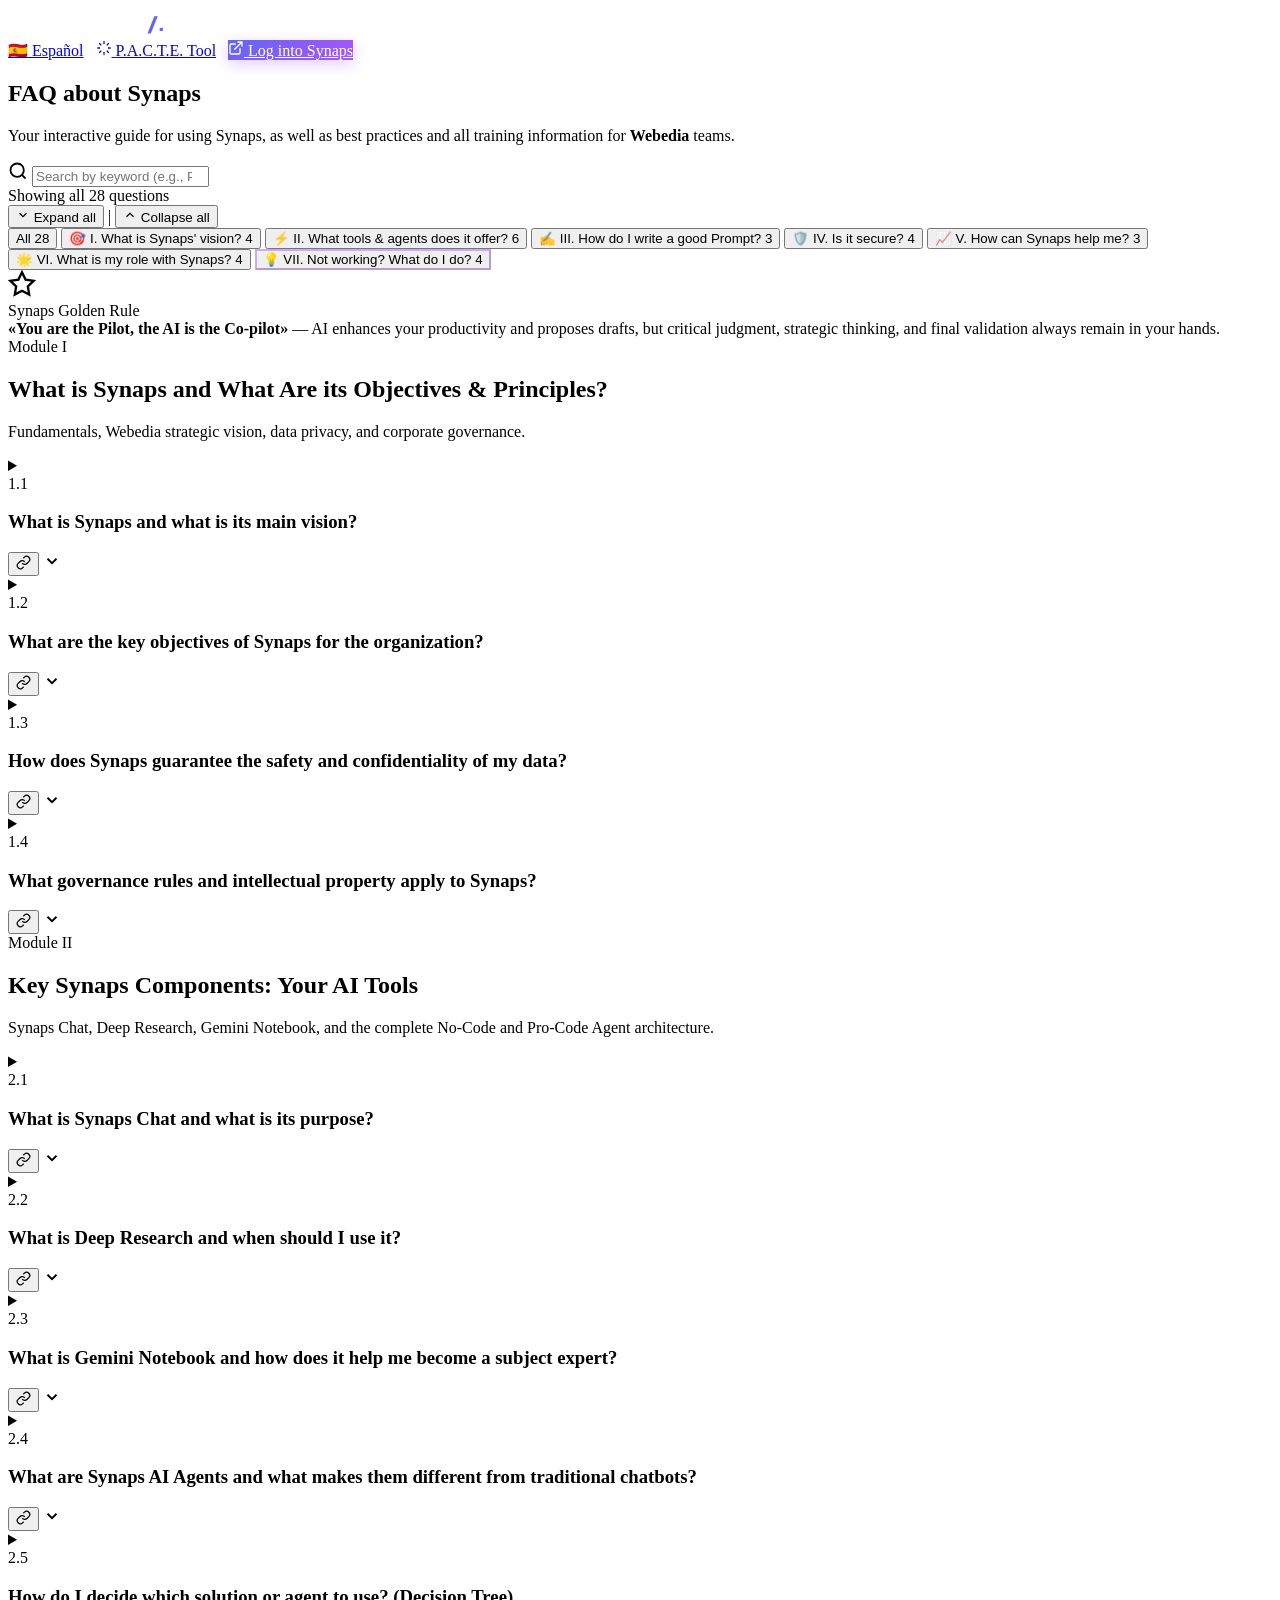
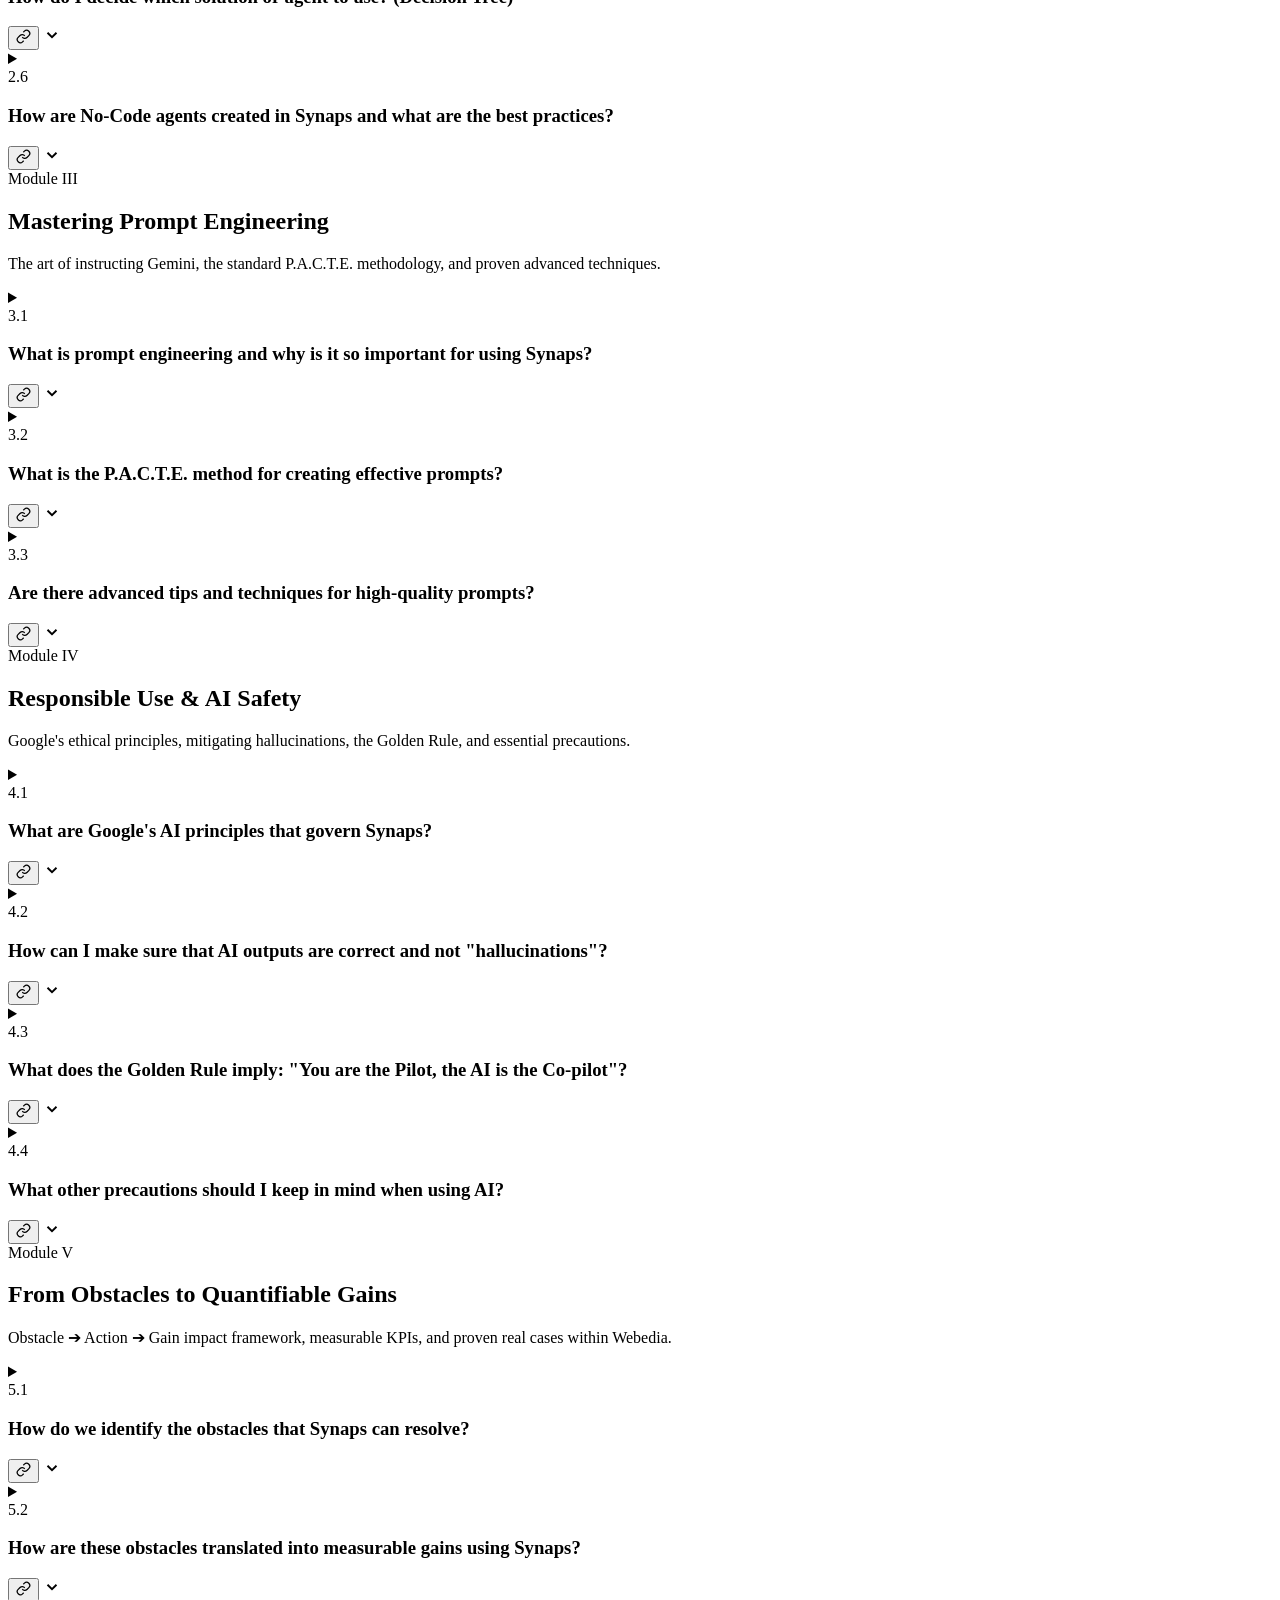
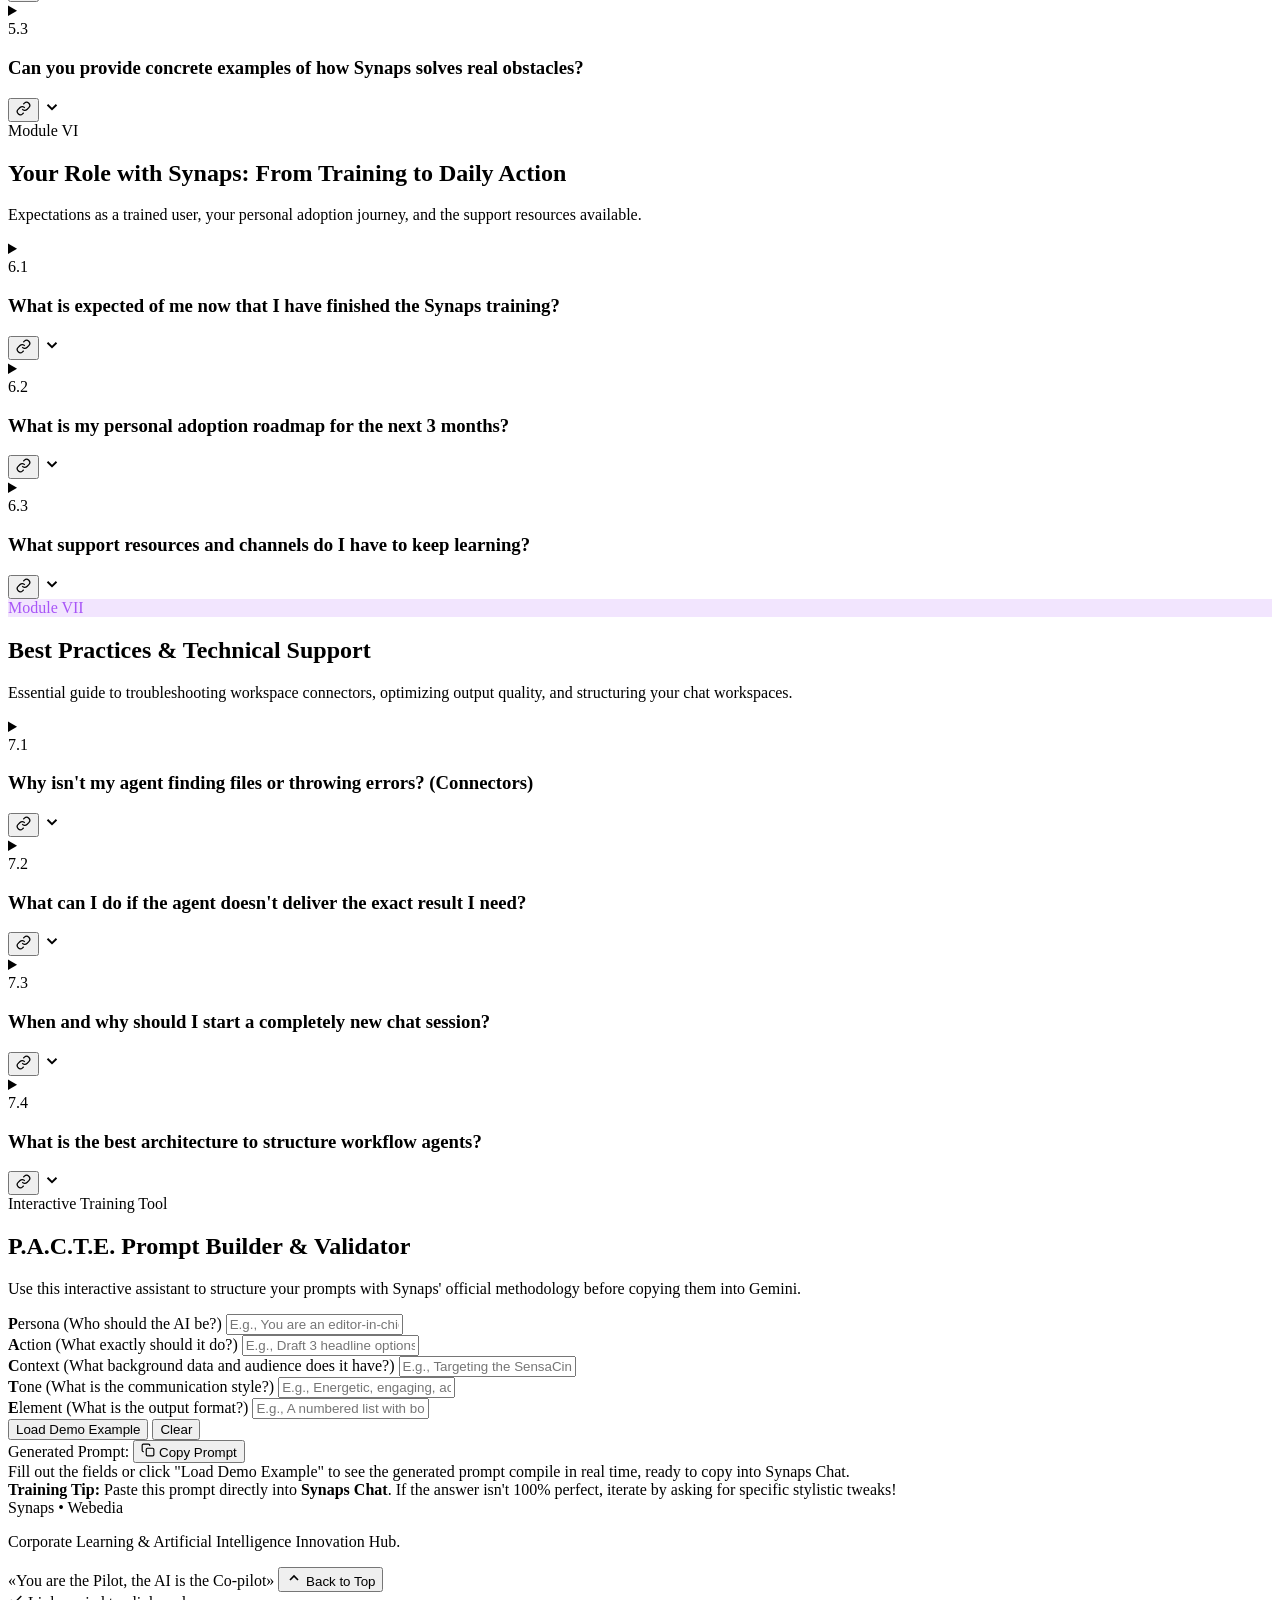
==== commit 19b58b7c: "Update index.html" ====
--- a/en/index.html
+++ b/en/index.html
@@ -84,17 +84,25 @@
           </svg>
         </div>
       </div>
-      <div class="header-actions" style="display: flex; gap: 0.75rem; align-items: center;">
+          <div class="header-actions" style="display: flex; gap: 0.75rem; align-items: center;">
+        
+        <!-- BOTÓN EN INGLÉS PARA VOLVER AL ESPAÑOL -->
+        <a href="../index.html" class="lang-selector-btn" title="Cambiar a Español">
+          <span>🇪🇸 Español</span>
+        </a>
+
         <a href="#pacte-generator" class="header-btn secondary-btn" title="Interactive P.A.C.T.E. Prompt Generator">
           <svg width="16" height="16" viewBox="0 0 24 24" fill="none" stroke="currentColor" stroke-width="2"><path d="M12 2v4M12 18v4M4.93 4.93l2.83 2.83M16.24 16.24l2.83 2.83M2 12h4M18 12h4M4.93 19.07l2.83-2.83M16.24 7.76l2.83-2.83"/></svg>
           <span>P.A.C.T.E. Tool</span>
         </a>
+
         <!-- Synaps Access Button -->
         <a href="https://synaps.webedia-group.com/" target="_blank" class="header-btn synaps-btn" title="Go to Synaps AI Webedia">
           <svg width="16" height="16" viewBox="0 0 24 24" fill="none" stroke="currentColor" stroke-width="2" stroke-linecap="round" stroke-linejoin="round"><path d="M15 3h6v6M10 14L21 3M18 13v6a2 2 0 0 1-2 2H5a2 2 0 0 1-2-2V8a2 2 0 0 1 2-2h6"/></svg>
           <span>Log into Synaps</span>
         </a>
       </div>
+
     </div>
   </header>
 
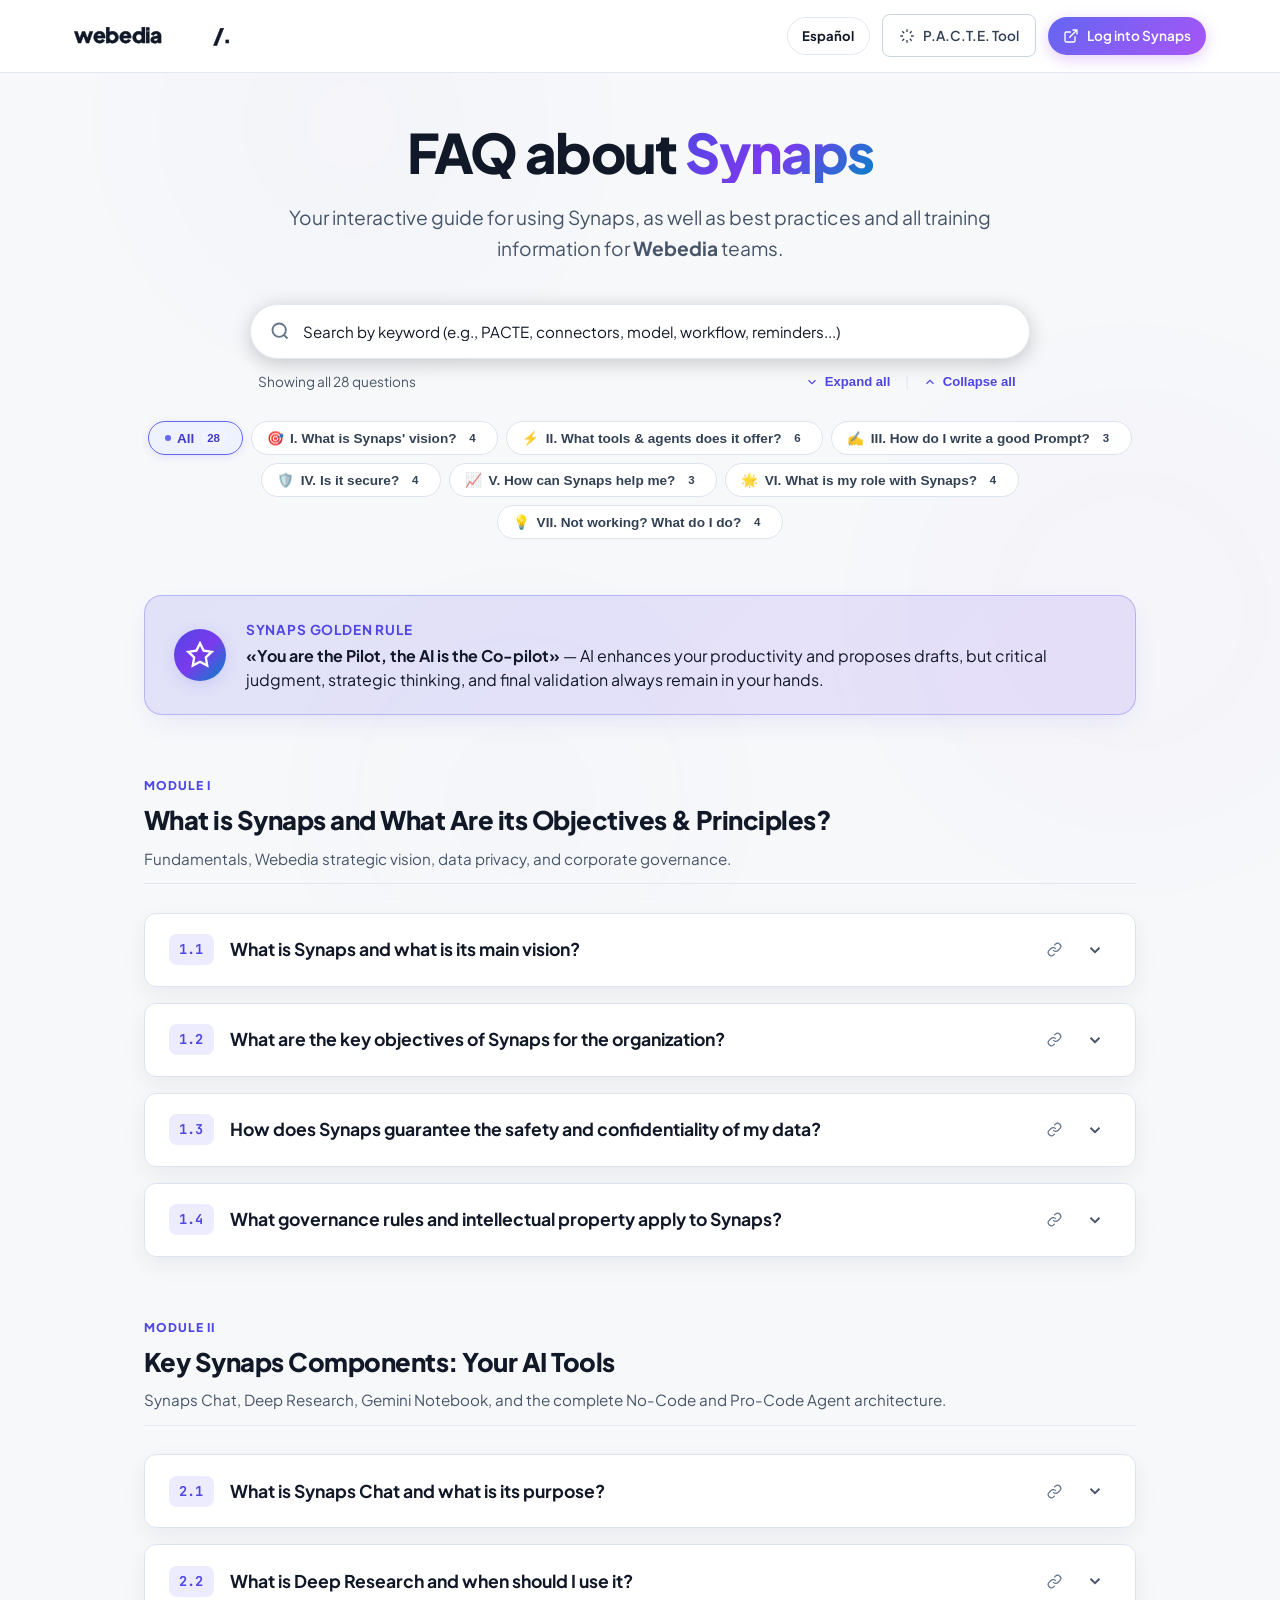
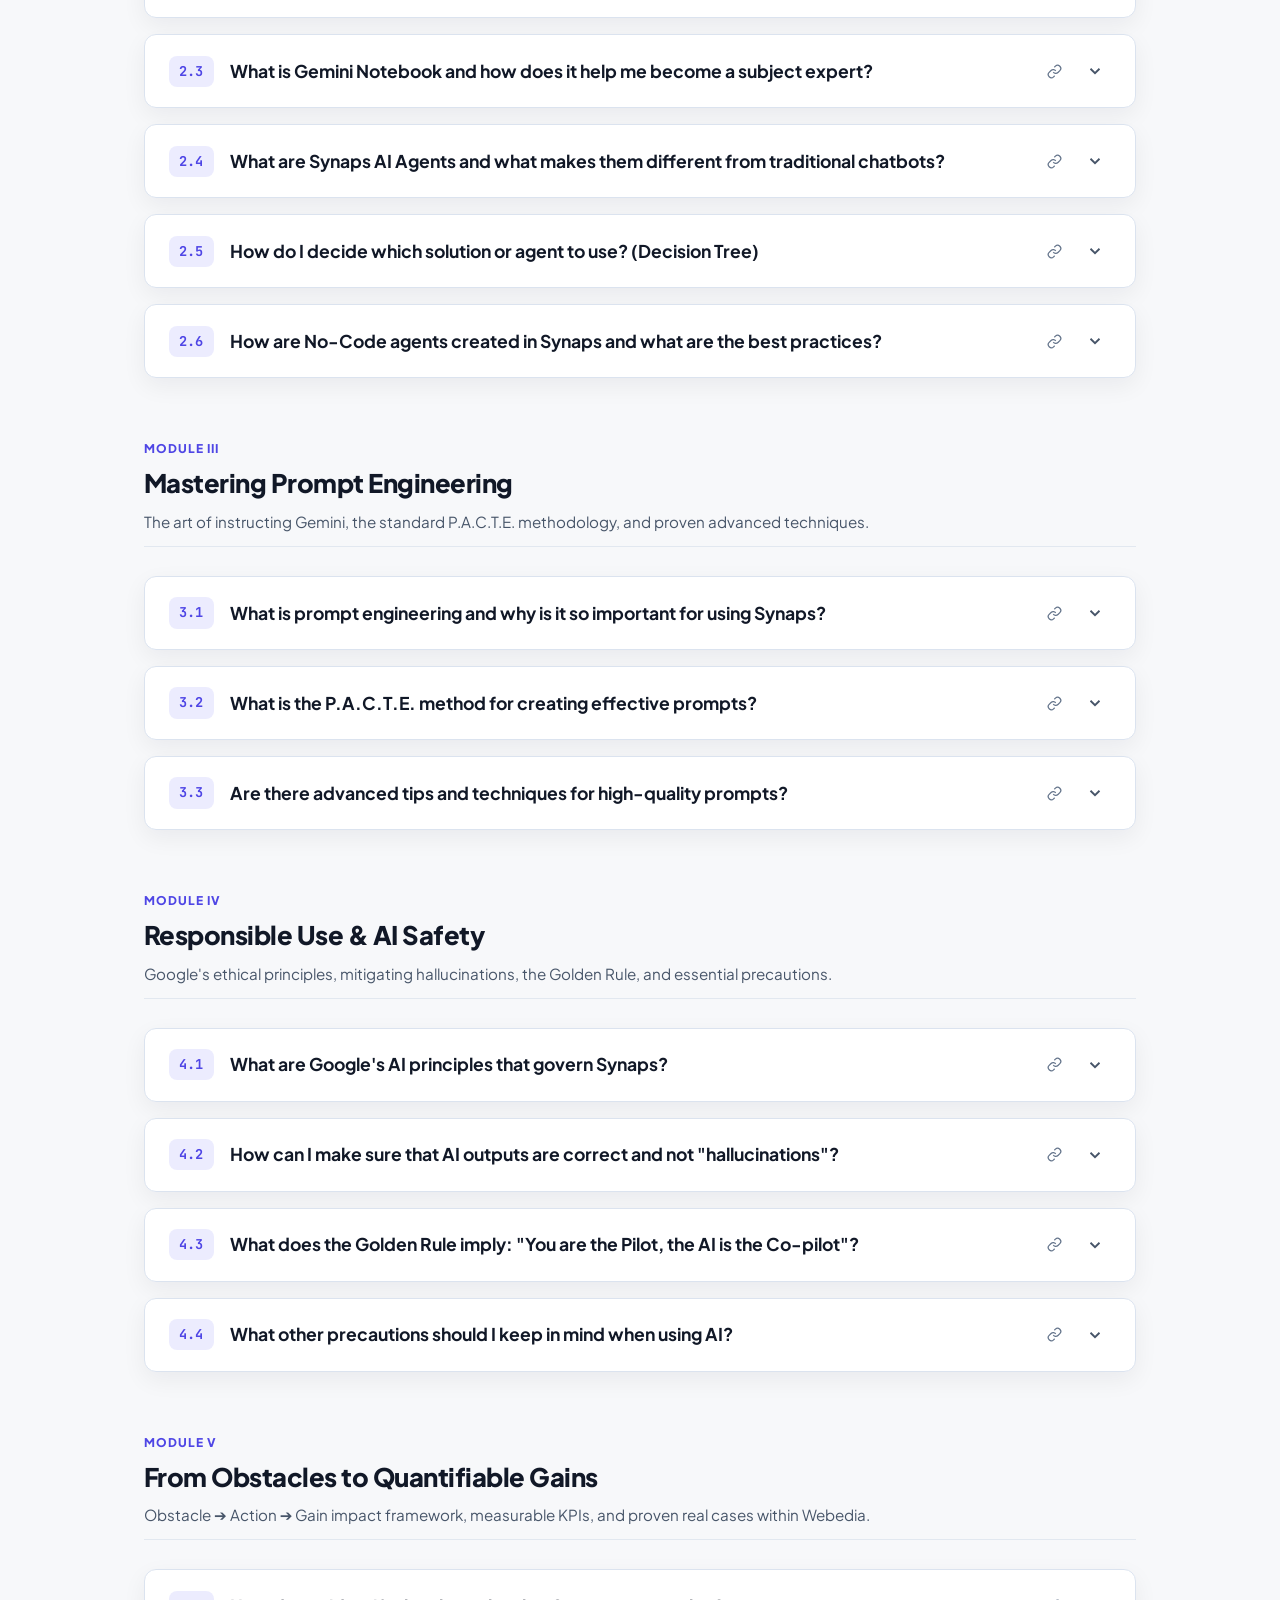
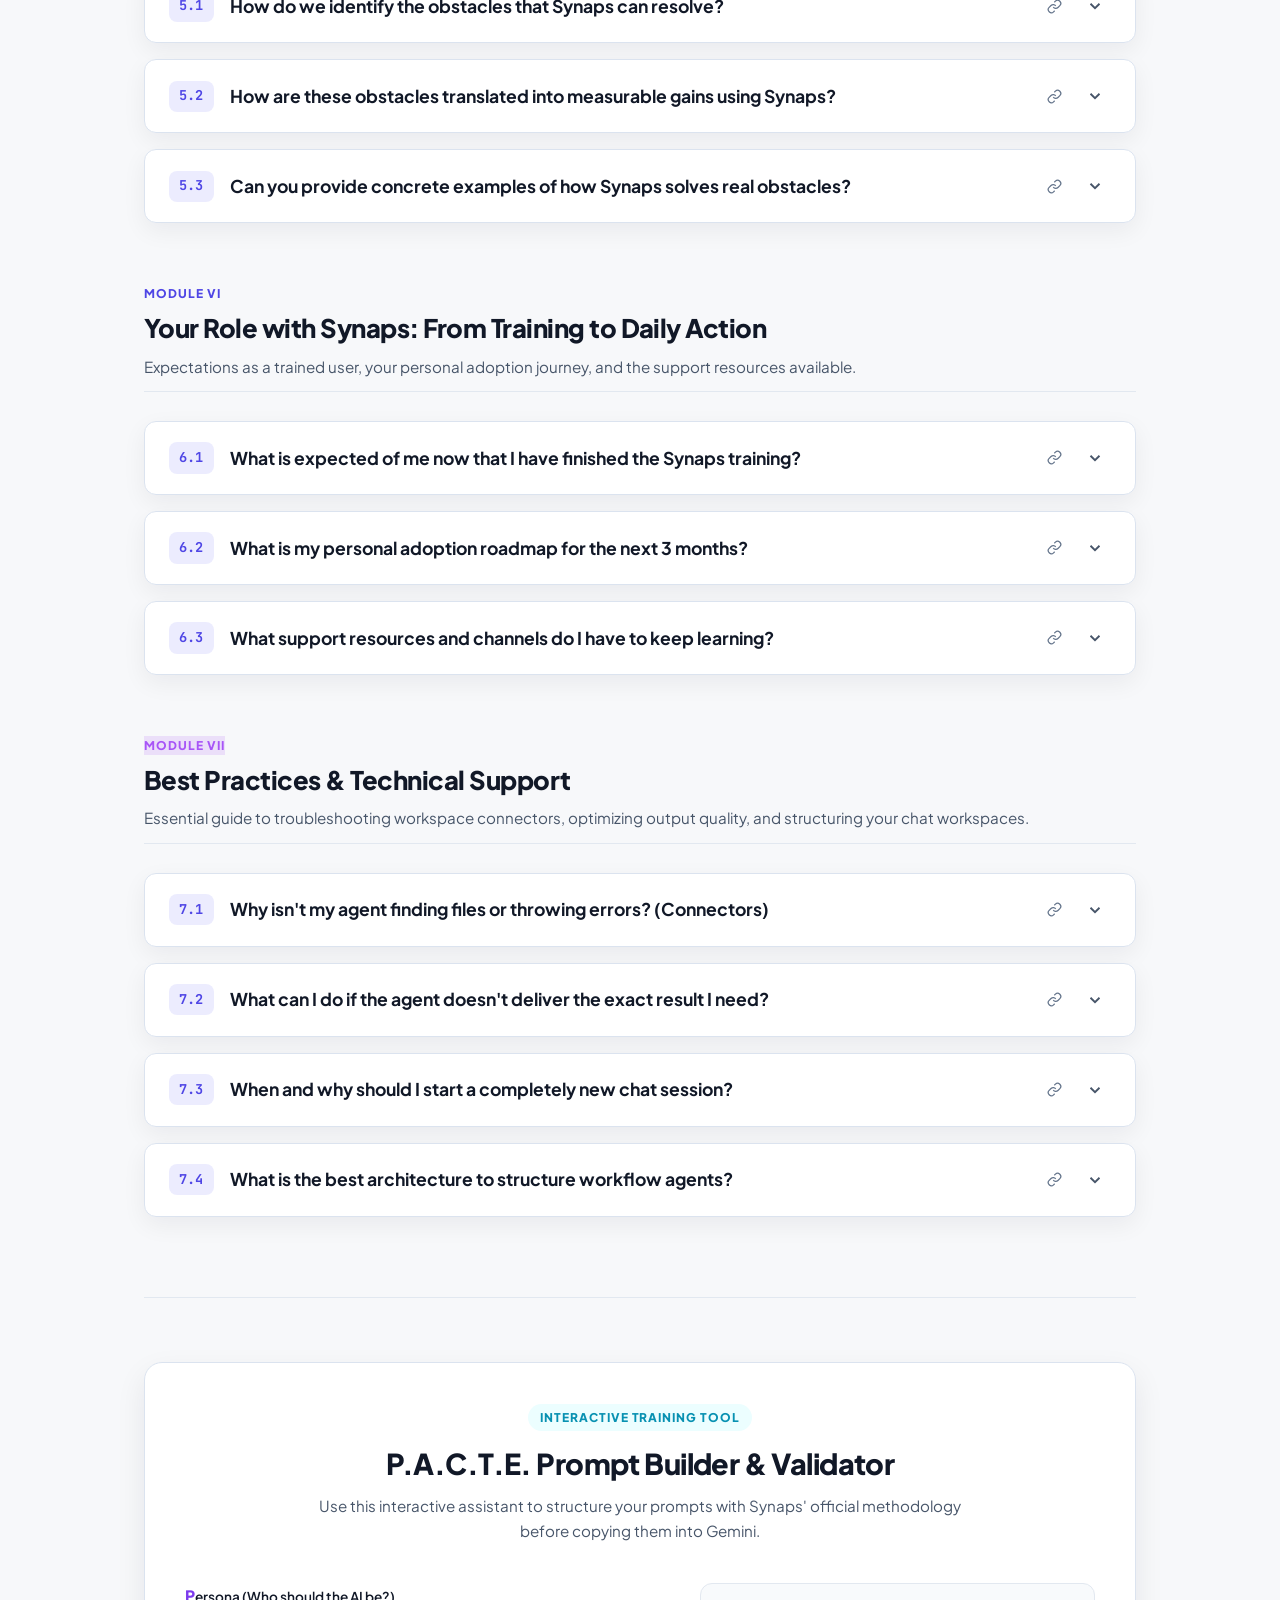
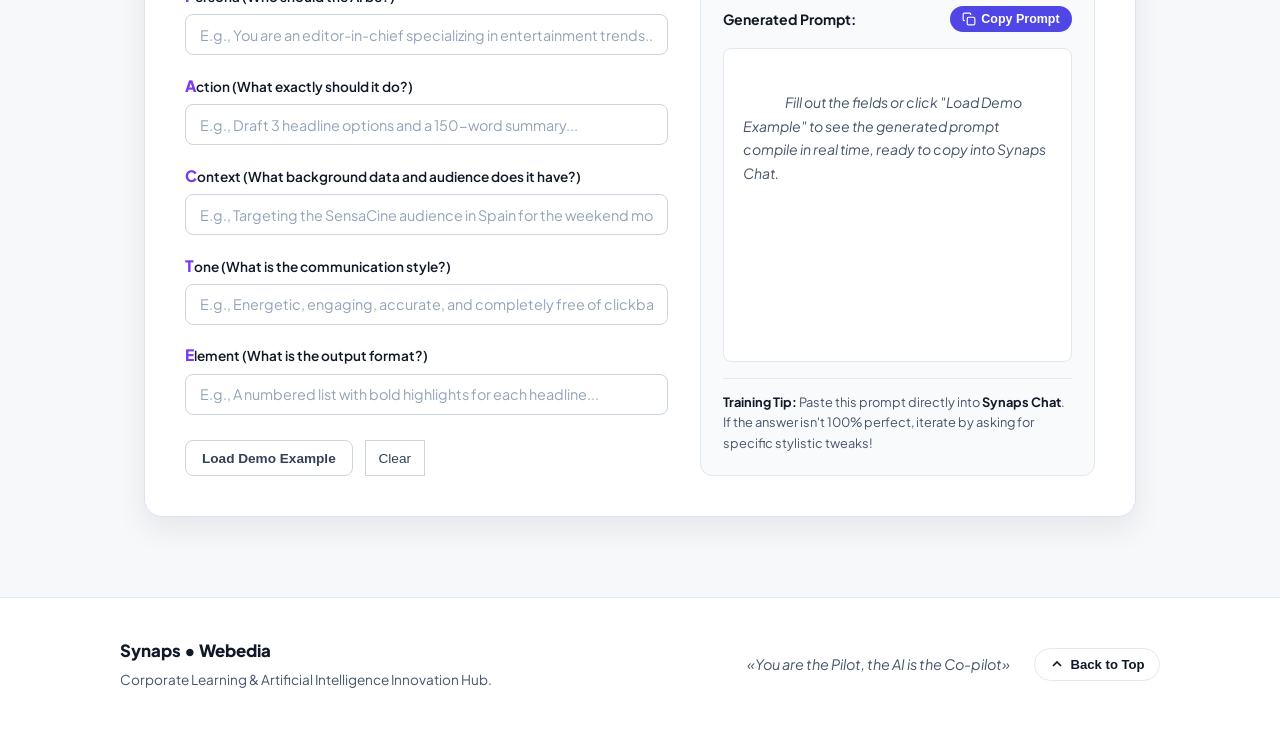
==== commit 604f8fc4: "Update index.html" ====
--- a/en/index.html
+++ b/en/index.html
@@ -88,7 +88,7 @@
         
         <!-- BOTÓN EN INGLÉS PARA VOLVER AL ESPAÑOL -->
         <a href="../index.html" class="lang-selector-btn" title="Cambiar a Español">
-          <span>🇪🇸 Español</span>
+          <span>Español</span>
         </a>
 
         <a href="#pacte-generator" class="header-btn secondary-btn" title="Interactive P.A.C.T.E. Prompt Generator">
--- a/en/styles.css
+++ b/en/styles.css
@@ -0,0 +1,4892 @@
+/* ============================================================
+   SYNAPS FAQ - STYLESHEET
+   Webedia & Elephant AI Training Portal
+   ============================================================ */
+
+:root {
+  /* Paleta Base - Modo Oscuro (Predeterminado) */
+  --bg-primary: #0a0d14;
+  --bg-secondary: #101524;
+  --bg-tertiary: #171f33;
+  --bg-card: rgba(23, 31, 51, 0.7);
+  --bg-card-hover: rgba(30, 41, 68, 0.85);
+  
+  --text-main: #f1f5f9;
+  --text-secondary: #94a3b8;
+  --text-muted: #64748b;
+  
+  --accent-primary: #6366f1;       /* Indigo brillante */
+  --accent-secondary: #8b5cf6;     /* Violeta */
+  --accent-cyan: #06b6d4;          /* Cian neón */
+  --accent-gradient: linear-gradient(135deg, #6366f1 0%, #a855f7 50%, #06b6d4 100%);
+  --accent-glow: rgba(99, 102, 241, 0.25);
+  
+  --border-subtle: rgba(255, 255, 255, 0.08);
+  --border-hover: rgba(99, 102, 241, 0.4);
+  --border-active: rgba(99, 102, 241, 0.8);
+  
+  --card-shadow: 0 10px 30px -10px rgba(0, 0, 0, 0.5);
+  --glass-blur: blur(12px);
+  
+  /* Estados */
+  --color-success: #10b981;
+  --color-warning: #f59e0b;
+  --color-danger: #ef4444;
+  --color-info: #3b82f6;
+
+  /* Espaciado y Layout */
+  --radius-sm: 8px;
+  --radius-md: 12px;
+  --radius-lg: 18px;
+  --radius-full: 9999px;
+  --transition: all 0.25s cubic-bezier(0.16, 1, 0.3, 1);
+}
+
+[data-theme="light"] {
+  --bg-primary: #f8fafc;
+  --bg-secondary: #ffffff;
+  --bg-tertiary: #f1f5f9;
+  --bg-card: rgba(255, 255, 255, 0.85);
+  --bg-card-hover: #ffffff;
+  
+  --text-main: #0f172a;
+  --text-secondary: #475569;
+  --text-muted: #94a3b8;
+  
+  --accent-primary: #4f46e5;
+  --accent-secondary: #7c3aed;
+  --accent-cyan: #0284c7;
+  --accent-gradient: linear-gradient(135deg, #4f46e5 0%, #7c3aed 50%, #0284c7 100%);
+  --accent-glow: rgba(79, 70, 229, 0.15);
+  
+  --border-subtle: rgba(0, 0, 0, 0.08);
+  --border-hover: rgba(79, 70, 229, 0.35);
+  --border-active: rgba(79, 70, 229, 0.8);
+  
+  --card-shadow: 0 10px 25px -5px rgba(0, 0, 0, 0.06);
+}
+
+/* Reset y base */
+*, *::before, *::after {
+  box-sizing: border-box;
+  margin: 0;
+  padding: 0;
+}
+
+html {
+  scroll-behavior: smooth;
+  font-family: 'Plus Jakarta Sans', system-ui, -apple-system, BlinkMacSystemFont, 'Segoe UI', Roboto, sans-serif;
+  color: var(--text-main);
+  background-color: var(--bg-primary);
+  line-height: 1.6;
+}
+
+body {
+  min-height: 100vh;
+  position: relative;
+  overflow-x: hidden;
+  transition: background-color 0.3s ease, color 0.3s ease;
+}
+
+/* Fondo dinámico de red neuronal */
+.neural-bg {
+  position: fixed;
+  inset: 0;
+  pointer-events: none;
+  z-index: 0;
+  overflow: hidden;
+}
+
+.glow-orb {
+  position: absolute;
+  border-radius: 50%;
+  filter: blur(100px);
+  opacity: 0.25;
+  animation: floatOrb 18s ease-in-out infinite alternate;
+}
+
+.orb-1 {
+  width: 450px;
+  height: 450px;
+  background: var(--accent-primary);
+  top: -100px;
+  left: 10%;
+}
+
+.orb-2 {
+  width: 500px;
+  height: 500px;
+  background: var(--accent-secondary);
+  top: 40%;
+  right: -100px;
+  animation-duration: 22s;
+  animation-delay: -5s;
+}
+
+.orb-3 {
+  width: 400px;
+  height: 400px;
+  background: var(--accent-cyan);
+  bottom: -100px;
+  left: 25%;
+  animation-duration: 26s;
+  animation-delay: -10s;
+}
+
+.grid-overlay {
+  position: absolute;
+  inset: 0;
+  background-image: radial-gradient(var(--border-subtle) 1px, transparent 1px);
+  background-size: 32px 32px;
+  opacity: 0.6;
+}
+
+@keyframes floatOrb {
+  0% { transform: translate(0, 0) scale(1); }
+  50% { transform: translate(60px, 40px) scale(1.1); }
+  100% { transform: translate(-40px, 80px) scale(0.95); }
+}
+
+/* Header */
+.site-header {
+  position: sticky;
+  top: 0;
+  z-index: 100;
+  backdrop-filter: var(--glass-blur);
+  -webkit-backdrop-filter: var(--glass-blur);
+  background-color: rgba(10, 13, 20, 0.75);
+  border-bottom: 1px solid var(--border-subtle);
+  transition: background-color 0.3s ease, border-color 0.3s ease;
+}
+
+[data-theme="light"] .site-header {
+  background-color: rgba(248, 250, 252, 0.82);
+}
+
+.header-container {
+  max-width: 1180px;
+  margin: 0 auto;
+  padding: 0.9rem 1.5rem;
+  display: flex;
+  align-items: center;
+  justify-content: space-between;
+}
+
+.brand {
+  display: flex;
+  align-items: center;
+  gap: 0.85rem;
+  text-decoration: none;
+}
+
+.logo-icon {
+  width: 40px;
+  height: 40px;
+  border-radius: var(--radius-md);
+  background: var(--accent-gradient);
+  display: flex;
+  align-items: center;
+  justify-content: center;
+  color: #ffffff;
+  box-shadow: 0 4px 15px var(--accent-glow);
+}
+
+.logo-icon svg {
+  width: 24px;
+  height: 24px;
+}
+
+.brand-title {
+  font-size: 1.15rem;
+  font-weight: 800;
+  letter-spacing: -0.02em;
+  color: var(--text-main);
+  display: flex;
+  align-items: center;
+  gap: 0.35rem;
+}
+
+.brand-title span {
+  font-size: 0.75rem;
+  padding: 0.15rem 0.45rem;
+  border-radius: 4px;
+  background: var(--accent-primary);
+  color: #ffffff;
+  font-weight: 700;
+  letter-spacing: 0.05em;
+}
+
+.brand-subtitle {
+  font-size: 0.8rem;
+  color: var(--text-secondary);
+}
+
+.header-actions {
+  display: flex;
+  align-items: center;
+  gap: 0.75rem;
+}
+
+.header-btn {
+  display: inline-flex;
+  align-items: center;
+  gap: 0.5rem;
+  font-size: 0.85rem;
+  font-weight: 600;
+  padding: 0.5rem 0.95rem;
+  border-radius: var(--radius-full);
+  border: 1px solid var(--border-subtle);
+  background: var(--bg-card);
+  color: var(--text-main);
+  text-decoration: none;
+  cursor: pointer;
+  transition: var(--transition);
+}
+
+.header-btn:hover {
+  border-color: var(--border-hover);
+  background: var(--bg-card-hover);
+  transform: translateY(-1px);
+}
+
+.icon-only-btn {
+  padding: 0.55rem;
+  border-radius: 50%;
+  color: var(--text-secondary);
+}
+
+.icon-only-btn:hover {
+  color: var(--text-main);
+}
+
+[data-theme="dark"] .sun-icon { display: block; }
+[data-theme="dark"] .moon-icon { display: none; }
+[data-theme="light"] .sun-icon { display: none; }
+[data-theme="light"] .moon-icon { display: block; }
+
+/* Contenedor Principal */
+.main-content {
+  position: relative;
+  z-index: 1;
+  max-width: 1040px;
+  margin: 0 auto;
+  padding: 3rem 1.5rem 5rem;
+}
+
+/* Hero Section */
+.hero-section {
+  text-align: center;
+  margin-bottom: 3.5rem;
+}
+
+.badge-pill {
+  display: inline-flex;
+  align-items: center;
+  gap: 0.5rem;
+  padding: 0.35rem 0.9rem;
+  border-radius: var(--radius-full);
+  background: rgba(99, 102, 241, 0.12);
+  border: 1px solid rgba(99, 102, 241, 0.3);
+  color: var(--accent-primary);
+  font-size: 0.82rem;
+  font-weight: 600;
+  margin-bottom: 1.25rem;
+}
+
+[data-theme="light"] .badge-pill {
+  background: rgba(79, 70, 229, 0.08);
+}
+
+.pulse-dot {
+  width: 7px;
+  height: 7px;
+  border-radius: 50%;
+  background: var(--accent-primary);
+  box-shadow: 0 0 0 0 rgba(99, 102, 241, 0.7);
+  animation: pulseDot 2s infinite;
+}
+
+@keyframes pulseDot {
+  0% { box-shadow: 0 0 0 0 rgba(99, 102, 241, 0.7); }
+  70% { box-shadow: 0 0 0 8px rgba(99, 102, 241, 0); }
+  100% { box-shadow: 0 0 0 0 rgba(99, 102, 241, 0); }
+}
+
+.hero-title {
+  font-size: clamp(2.2rem, 4.5vw, 3.4rem);
+  font-weight: 800;
+  letter-spacing: -0.03em;
+  line-height: 1.15;
+  margin-bottom: 1.2rem;
+}
+
+.gradient-text {
+  background: var(--accent-gradient);
+  -webkit-background-clip: text;
+  -webkit-text-fill-color: transparent;
+  display: inline-block;
+}
+
+.hero-subtitle {
+  font-size: clamp(1rem, 1.8vw, 1.2rem);
+  color: var(--text-secondary);
+  max-width: 720px;
+  margin: 0 auto 2.5rem;
+  font-weight: 400;
+}
+
+/* KPI Ribbon */
+.kpi-ribbon {
+  display: grid;
+  grid-template-columns: repeat(auto-fit, minmax(200px, 1fr));
+  gap: 1rem;
+  margin-bottom: 2.8rem;
+}
+
+.kpi-card {
+  padding: 1.2rem 1rem;
+  background: var(--bg-card);
+  backdrop-filter: var(--glass-blur);
+  border: 1px solid var(--border-subtle);
+  border-radius: var(--radius-md);
+  text-align: center;
+  transition: var(--transition);
+}
+
+.kpi-card:hover {
+  transform: translateY(-3px);
+  border-color: var(--border-hover);
+  box-shadow: var(--card-shadow);
+}
+
+.kpi-value {
+  font-size: 1.6rem;
+  font-weight: 800;
+  background: var(--accent-gradient);
+  -webkit-background-clip: text;
+  -webkit-text-fill-color: transparent;
+  margin-bottom: 0.25rem;
+}
+
+.kpi-label {
+  font-size: 0.8rem;
+  color: var(--text-secondary);
+  font-weight: 500;
+}
+
+/* Barra de Búsqueda */
+.search-wrapper {
+  max-width: 780px;
+  margin: 0 auto 1.8rem;
+}
+
+.search-box {
+  position: relative;
+  display: flex;
+  align-items: center;
+  background: var(--bg-card);
+  backdrop-filter: var(--glass-blur);
+  border: 1px solid var(--border-subtle);
+  border-radius: var(--radius-full);
+  padding: 0.4rem 1.2rem;
+  box-shadow: 0 4px 20px rgba(0, 0, 0, 0.2);
+  transition: var(--transition);
+}
+
+.search-box:focus-within {
+  border-color: var(--border-active);
+  box-shadow: 0 0 0 4px var(--accent-glow);
+  background: var(--bg-secondary);
+}
+
+.search-icon {
+  color: var(--text-muted);
+  flex-shrink: 0;
+  margin-right: 0.8rem;
+}
+
+.search-box input {
+  width: 100%;
+  background: transparent;
+  border: none;
+  color: var(--text-main);
+  font-size: 1.05rem;
+  font-family: inherit;
+  outline: none;
+  padding: 0.6rem 0;
+}
+
+.search-box input::placeholder {
+  color: var(--text-muted);
+  font-size: 0.95rem;
+}
+
+.clear-btn {
+  background: transparent;
+  border: none;
+  color: var(--text-muted);
+  cursor: pointer;
+  padding: 0.4rem;
+  display: flex;
+  align-items: center;
+  justify-content: center;
+  border-radius: 50%;
+  transition: var(--transition);
+}
+
+.clear-btn:hover {
+  color: var(--text-main);
+  background: rgba(255, 255, 255, 0.1);
+}
+
+.search-status-bar {
+  display: flex;
+  align-items: center;
+  justify-content: space-between;
+  padding: 0.75rem 0.5rem 0;
+  font-size: 0.85rem;
+  color: var(--text-secondary);
+}
+
+.expand-collapse-controls {
+  display: flex;
+  align-items: center;
+  gap: 0.5rem;
+}
+
+.text-action-btn {
+  background: none;
+  border: none;
+  color: var(--accent-primary);
+  font-size: 0.82rem;
+  font-weight: 600;
+  cursor: pointer;
+  display: inline-flex;
+  align-items: center;
+  gap: 0.35rem;
+  padding: 0.2rem 0.4rem;
+  border-radius: 4px;
+  transition: var(--transition);
+}
+
+.text-action-btn:hover {
+  text-decoration: underline;
+  opacity: 0.85;
+}
+
+.divider {
+  color: var(--border-subtle);
+}
+
+/* Filtros por Categoría (Pills) */
+.category-filters {
+  display: flex;
+  flex-wrap: wrap;
+  gap: 0.5rem;
+  justify-content: center;
+  margin-top: 1.8rem;
+}
+
+.filter-pill {
+  border: 1px solid var(--border-subtle);
+  background: var(--bg-card);
+  backdrop-filter: var(--glass-blur);
+  color: var(--text-secondary);
+  font-size: 0.85rem;
+  font-weight: 600;
+  padding: 0.5rem 0.95rem;
+  border-radius: var(--radius-full);
+  cursor: pointer;
+  display: inline-flex;
+  align-items: center;
+  gap: 0.4rem;
+  transition: var(--transition);
+}
+
+.filter-pill:hover {
+  border-color: var(--border-hover);
+  color: var(--text-main);
+  background: var(--bg-card-hover);
+  transform: translateY(-1px);
+}
+
+.filter-pill.active {
+  background: var(--accent-primary);
+  border-color: var(--accent-primary);
+  color: #ffffff;
+  box-shadow: 0 4px 15px var(--accent-glow);
+}
+
+.pill-dot {
+  width: 6px;
+  height: 6px;
+  border-radius: 50%;
+  background: currentColor;
+}
+
+.pill-count {
+  font-size: 0.72rem;
+  padding: 0.1rem 0.4rem;
+  border-radius: var(--radius-full);
+  background: rgba(255, 255, 255, 0.15);
+  font-weight: 700;
+}
+
+.filter-pill.active .pill-count {
+  background: rgba(255, 255, 255, 0.25);
+  color: #ffffff;
+}
+
+/* Banner Regla de Oro */
+.golden-rule-banner {
+  background: linear-gradient(135deg, rgba(99, 102, 241, 0.15) 0%, rgba(139, 92, 246, 0.15) 100%);
+  border: 1px solid rgba(99, 102, 241, 0.35);
+  border-radius: var(--radius-lg);
+  padding: 1.4rem 1.8rem;
+  display: flex;
+  align-items: center;
+  gap: 1.25rem;
+  margin-bottom: 3.5rem;
+  backdrop-filter: var(--glass-blur);
+  box-shadow: 0 10px 30px -10px var(--accent-glow);
+}
+
+.banner-icon {
+  width: 52px;
+  height: 52px;
+  border-radius: 50%;
+  background: var(--accent-gradient);
+  display: flex;
+  align-items: center;
+  justify-content: center;
+  color: #ffffff;
+  flex-shrink: 0;
+  box-shadow: 0 4px 15px var(--accent-glow);
+}
+
+.banner-title {
+  font-size: 0.85rem;
+  font-weight: 700;
+  text-transform: uppercase;
+  letter-spacing: 0.06em;
+  color: var(--accent-primary);
+  margin-bottom: 0.2rem;
+}
+
+.banner-text {
+  font-size: 1rem;
+  color: var(--text-main);
+  line-height: 1.5;
+}
+
+/* Secciones de FAQ */
+.faq-container {
+  display: flex;
+  flex-direction: column;
+  gap: 3.5rem;
+}
+
+.faq-section-block {
+  display: flex;
+  flex-direction: column;
+  gap: 1rem;
+}
+
+.section-header {
+  margin-bottom: 0.8rem;
+  padding-bottom: 0.75rem;
+  border-bottom: 1px solid var(--border-subtle);
+}
+
+.section-tag {
+  display: inline-block;
+  font-size: 0.75rem;
+  font-weight: 800;
+  text-transform: uppercase;
+  letter-spacing: 0.08em;
+  color: var(--accent-primary);
+  margin-bottom: 0.3rem;
+}
+
+.section-title {
+  font-size: 1.6rem;
+  font-weight: 800;
+  letter-spacing: -0.02em;
+  color: var(--text-main);
+  margin-bottom: 0.35rem;
+}
+
+.section-desc {
+  font-size: 0.95rem;
+  color: var(--text-secondary);
+}
+
+/* FAQ Card & Details Accordion */
+.faq-card {
+  border-radius: var(--radius-md);
+  background: var(--bg-card);
+  backdrop-filter: var(--glass-blur);
+  border: 1px solid var(--border-subtle);
+  transition: var(--transition);
+  overflow: hidden;
+}
+
+.faq-card:hover {
+  border-color: var(--border-hover);
+  background: var(--bg-card-hover);
+}
+
+.faq-card.is-active,
+.faq-card:has(details[open]) {
+  border-color: var(--border-active);
+  box-shadow: var(--card-shadow), 0 0 0 1px var(--border-active);
+}
+
+.faq-summary {
+  list-style: none;
+  padding: 1.25rem 1.5rem;
+  cursor: pointer;
+  display: flex;
+  align-items: center;
+  justify-content: space-between;
+  gap: 1.25rem;
+  user-select: none;
+  outline: none;
+  transition: background-color 0.2s ease;
+}
+
+.faq-summary::-webkit-details-marker {
+  display: none;
+}
+
+.faq-summary:focus-visible {
+  outline: 2px solid var(--accent-primary);
+  outline-offset: -2px;
+}
+
+.summary-left {
+  display: flex;
+  align-items: center;
+  gap: 1rem;
+  flex: 1;
+}
+
+.q-number {
+  font-family: 'JetBrains Mono', monospace;
+  font-size: 0.85rem;
+  font-weight: 700;
+  color: var(--accent-primary);
+  background: rgba(99, 102, 241, 0.12);
+  padding: 0.3rem 0.65rem;
+  border-radius: var(--radius-sm);
+  flex-shrink: 0;
+}
+
+.q-title {
+  font-size: 1.1rem;
+  font-weight: 700;
+  color: var(--text-main);
+  line-height: 1.4;
+  margin: 0;
+}
+
+.summary-actions {
+  display: flex;
+  align-items: center;
+  gap: 0.6rem;
+  flex-shrink: 0;
+}
+
+.copy-link-btn {
+  background: none;
+  border: 1px solid transparent;
+  color: var(--text-muted);
+  padding: 0.4rem;
+  border-radius: var(--radius-sm);
+  cursor: pointer;
+  display: flex;
+  align-items: center;
+  justify-content: center;
+  transition: var(--transition);
+}
+
+.copy-link-btn:hover {
+  color: var(--accent-primary);
+  border-color: var(--border-subtle);
+  background: rgba(255, 255, 255, 0.05);
+}
+
+.chevron-icon {
+  width: 32px;
+  height: 32px;
+  border-radius: 50%;
+  display: flex;
+  align-items: center;
+  justify-content: center;
+  color: var(--text-secondary);
+  background: var(--bg-tertiary);
+  transition: transform 0.3s cubic-bezier(0.16, 1, 0.3, 1), background-color 0.2s ease, color 0.2s ease;
+}
+
+details[open] .chevron-icon {
+  transform: rotate(180deg);
+  background: var(--accent-primary);
+  color: #ffffff;
+}
+
+/* Contenido de la Respuesta (Faq Content) */
+.faq-content {
+  padding: 0 1.5rem 1.5rem 3.8rem;
+  color: var(--text-secondary);
+  font-size: 0.98rem;
+  line-height: 1.7;
+  border-top: 1px solid var(--border-subtle);
+  margin-top: 0.2rem;
+  padding-top: 1.25rem;
+  animation: fadeInDown 0.3s ease-out;
+}
+
+@keyframes fadeInDown {
+  from {
+    opacity: 0;
+    transform: translateY(-8px);
+  }
+  to {
+    opacity: 1;
+    transform: translateY(0);
+  }
+}
+
+.faq-content p {
+  margin-bottom: 1rem;
+}
+
+.faq-content p:last-child {
+  margin-bottom: 0;
+}
+
+.faq-content strong {
+  color: var(--text-main);
+  font-weight: 600;
+}
+
+/* Componentes Especiales dentro de las respuestas */
+.callout-box {
+  background: rgba(99, 102, 241, 0.08);
+  border-left: 3px solid var(--accent-primary);
+  border-radius: 0 var(--radius-sm) var(--radius-sm) 0;
+  padding: 0.9rem 1.2rem;
+  margin: 1rem 0;
+}
+
+.callout-title {
+  font-weight: 700;
+  font-size: 0.9rem;
+  color: var(--accent-primary);
+  margin-bottom: 0.3rem;
+}
+
+.callout-box.warning-theme {
+  background: rgba(245, 158, 11, 0.08);
+  border-left-color: var(--color-warning);
+}
+
+.callout-box.warning-theme .callout-title {
+  color: var(--color-warning);
+}
+
+.grid-cards-2 {
+  display: grid;
+  grid-template-columns: repeat(auto-fit, minmax(260px, 1fr));
+  gap: 1rem;
+  margin: 1.2rem 0;
+}
+
+.grid-cards-3 {
+  display: grid;
+  grid-template-columns: repeat(auto-fit, minmax(220px, 1fr));
+  gap: 1rem;
+  margin: 1.2rem 0;
+}
+
+.info-card, .benefit-card, .pain-category-card, .role-card, .resource-card {
+  background: var(--bg-tertiary);
+  border: 1px solid var(--border-subtle);
+  border-radius: var(--radius-md);
+  padding: 1.1rem;
+}
+
+.info-card-header {
+  display: flex;
+  align-items: center;
+  gap: 0.5rem;
+  margin-bottom: 0.5rem;
+  color: var(--text-main);
+}
+
+.info-icon {
+  font-size: 1.2rem;
+}
+
+.styled-list {
+  list-style: none;
+  margin: 1rem 0;
+  display: flex;
+  flex-direction: column;
+  gap: 0.75rem;
+}
+
+.styled-list li {
+  position: relative;
+  padding-left: 1.4rem;
+}
+
+.styled-list li::before {
+  content: "•";
+  position: absolute;
+  left: 0;
+  color: var(--accent-primary);
+  font-weight: bold;
+  font-size: 1.4rem;
+  line-height: 1;
+}
+
+.feature-box {
+  background: var(--bg-tertiary);
+  border-radius: var(--radius-md);
+  padding: 1rem 1.2rem;
+  margin: 1rem 0;
+  border: 1px solid var(--border-subtle);
+}
+
+.feature-box h4 {
+  color: var(--text-main);
+  margin-bottom: 0.4rem;
+  font-size: 0.95rem;
+}
+
+.badge-examples-container {
+  margin: 1.2rem 0 0.5rem;
+}
+
+.badge-title {
+  display: block;
+  font-size: 0.85rem;
+  font-weight: 700;
+  color: var(--text-main);
+  margin-bottom: 0.6rem;
+}
+
+.pill-tags {
+  display: flex;
+  flex-wrap: wrap;
+  gap: 0.5rem;
+}
+
+.tag-item, .kpi-pill {
+  background: rgba(255, 255, 255, 0.05);
+  border: 1px solid var(--border-subtle);
+  font-size: 0.85rem;
+  padding: 0.35rem 0.85rem;
+  border-radius: var(--radius-full);
+  color: var(--text-main);
+  display: inline-flex;
+  align-items: center;
+  gap: 0.35rem;
+}
+
+.kpi-pill {
+  background: rgba(99, 102, 241, 0.1);
+  border-color: rgba(99, 102, 241, 0.25);
+}
+
+.highlight-quote {
+  background: linear-gradient(135deg, rgba(6, 182, 212, 0.1) 0%, rgba(99, 102, 241, 0.1) 100%);
+  border: 1px solid rgba(6, 182, 212, 0.3);
+  border-radius: var(--radius-md);
+  padding: 0.9rem 1.2rem;
+  margin: 1rem 0;
+  color: var(--text-main);
+}
+
+.specs-grid {
+  display: grid;
+  grid-template-columns: repeat(auto-fit, minmax(180px, 1fr));
+  gap: 0.9rem;
+  margin: 1.2rem 0;
+}
+
+.spec-item {
+  background: var(--bg-tertiary);
+  border: 1px solid var(--border-subtle);
+  border-radius: var(--radius-md);
+  padding: 1rem;
+  text-align: center;
+}
+
+.spec-number {
+  display: block;
+  font-size: 1.3rem;
+  font-weight: 800;
+  color: var(--accent-cyan);
+  margin-bottom: 0.2rem;
+}
+
+.spec-desc {
+  font-size: 0.8rem;
+  color: var(--text-secondary);
+}
+
+/* Comparativa Chatbot vs Agente */
+.vs-comparison {
+  display: grid;
+  grid-template-columns: 1fr 1fr;
+  gap: 1.2rem;
+  margin: 1.4rem 0;
+}
+
+.vs-col {
+  background: var(--bg-tertiary);
+  border: 1px solid var(--border-subtle);
+  border-radius: var(--radius-md);
+  padding: 1.3rem;
+}
+
+.vs-col.agent-col {
+  border-color: var(--accent-primary);
+  background: rgba(99, 102, 241, 0.08);
+}
+
+.vs-tag {
+  display: inline-block;
+  font-size: 0.75rem;
+  font-weight: 700;
+  text-transform: uppercase;
+  letter-spacing: 0.05em;
+  padding: 0.25rem 0.6rem;
+  border-radius: 4px;
+  background: var(--bg-secondary);
+  color: var(--text-muted);
+  margin-bottom: 0.6rem;
+}
+
+.vs-tag.highlight {
+  background: var(--accent-primary);
+  color: #ffffff;
+}
+
+.vs-metaphor {
+  font-style: italic;
+  font-weight: 600;
+  color: var(--text-main);
+  margin-bottom: 0.8rem;
+  font-size: 0.92rem;
+}
+
+.vs-col ul {
+  list-style: none;
+  font-size: 0.88rem;
+  display: flex;
+  flex-direction: column;
+  gap: 0.5rem;
+}
+
+.vs-col ul li {
+  position: relative;
+  padding-left: 1.2rem;
+}
+
+.vs-col ul li::before {
+  content: "→";
+  position: absolute;
+  left: 0;
+  color: var(--accent-primary);
+}
+
+.agent-types-grid {
+  display: grid;
+  grid-template-columns: repeat(auto-fit, minmax(240px, 1fr));
+  gap: 1rem;
+  margin: 1.2rem 0;
+}
+
+.agent-card {
+  background: var(--bg-tertiary);
+  border: 1px solid var(--border-subtle);
+  border-radius: var(--radius-md);
+  padding: 1.2rem;
+}
+
+.agent-header {
+  margin-bottom: 0.6rem;
+}
+
+.agent-badge {
+  display: inline-block;
+  font-size: 0.7rem;
+  font-weight: 700;
+  padding: 0.2rem 0.55rem;
+  border-radius: var(--radius-full);
+  margin-bottom: 0.4rem;
+}
+
+.agent-badge.no-code {
+  background: rgba(16, 185, 129, 0.15);
+  color: var(--color-success);
+  border: 1px solid rgba(16, 185, 129, 0.3);
+}
+
+.agent-badge.pro-code {
+  background: rgba(139, 92, 246, 0.15);
+  color: var(--accent-secondary);
+  border: 1px solid rgba(139, 92, 246, 0.3);
+}
+
+.agent-card h5 {
+  font-size: 1rem;
+  font-weight: 700;
+  color: var(--text-main);
+}
+
+.agent-example {
+  margin-top: 0.8rem;
+  font-size: 0.85rem;
+  color: var(--text-muted);
+}
+
+/* Escalera de Decisión */
+.decision-ladder {
+  background: var(--bg-tertiary);
+  border-radius: var(--radius-md);
+  padding: 1.2rem;
+  border: 1px solid var(--border-subtle);
+}
+
+.decision-ladder h4 {
+  font-size: 0.95rem;
+  color: var(--text-main);
+  margin-bottom: 0.8rem;
+}
+
+.ladder-steps {
+  display: flex;
+  align-items: center;
+  gap: 0.8rem;
+  margin-bottom: 0.6rem;
+  font-size: 0.92rem;
+}
+
+.ladder-steps:last-child {
+  margin-bottom: 0;
+}
+
+.step-badge {
+  font-size: 0.72rem;
+  font-weight: 800;
+  padding: 0.2rem 0.5rem;
+  border-radius: 4px;
+  background: var(--accent-primary);
+  color: #ffffff;
+  flex-shrink: 0;
+}
+
+/* Grid PACTE */
+.pacte-framework-grid {
+  display: grid;
+  grid-template-columns: repeat(auto-fit, minmax(180px, 1fr));
+  gap: 0.9rem;
+  margin: 1.4rem 0;
+}
+
+.pacte-card {
+  background: var(--bg-tertiary);
+  border: 1px solid var(--border-subtle);
+  border-radius: var(--radius-md);
+  padding: 1.1rem;
+  transition: var(--transition);
+}
+
+.pacte-card:hover {
+  transform: translateY(-2px);
+  border-color: var(--border-hover);
+}
+
+.pacte-letter {
+  font-size: 2rem;
+  font-weight: 900;
+  font-family: 'JetBrains Mono', monospace;
+  line-height: 1;
+  margin-bottom: 0.25rem;
+}
+
+.letter-p .pacte-letter { color: #ec4899; }
+.letter-a .pacte-letter { color: #f59e0b; }
+.letter-c .pacte-letter { color: #10b981; }
+.letter-t .pacte-letter { color: #3b82f6; }
+.letter-e .pacte-letter { color: #8b5cf6; }
+
+.pacte-name {
+  font-weight: 700;
+  font-size: 1rem;
+  color: var(--text-main);
+  margin-bottom: 0.4rem;
+}
+
+.pacte-desc {
+  font-size: 0.82rem;
+  color: var(--text-secondary);
+  margin-bottom: 0.6rem;
+}
+
+.pacte-example {
+  font-size: 0.78rem;
+  color: var(--text-muted);
+  border-top: 1px dashed var(--border-subtle);
+  padding-top: 0.5rem;
+}
+
+/* Lo que SÍ puedes hacer / NO puedes hacer */
+.can-do-card, .cant-do-card {
+  background: var(--bg-tertiary);
+  border-radius: var(--radius-md);
+  padding: 1.3rem;
+  border: 1px solid var(--border-subtle);
+}
+
+.can-do-card { border-top: 3px solid var(--color-success); }
+.cant-do-card { border-top: 3px solid var(--color-danger); }
+
+.status-header {
+  display: flex;
+  align-items: center;
+  gap: 0.5rem;
+  font-size: 1rem;
+  color: var(--text-main);
+  margin-bottom: 0.8rem;
+}
+
+.can-do-card ul, .cant-do-card ul {
+  list-style: none;
+  font-size: 0.9rem;
+  display: flex;
+  flex-direction: column;
+  gap: 0.7rem;
+}
+
+.can-do-card li::before {
+  content: "✔";
+  color: var(--color-success);
+  margin-right: 0.5rem;
+  font-weight: bold;
+}
+
+.cant-do-card li::before {
+  content: "✖";
+  color: var(--color-danger);
+  margin-right: 0.5rem;
+  font-weight: bold;
+}
+
+/* Principios de Google */
+.principles-grid {
+  display: grid;
+  grid-template-columns: repeat(auto-fit, minmax(240px, 1fr));
+  gap: 0.8rem;
+  margin: 1.2rem 0;
+}
+
+.principle-item {
+  display: flex;
+  gap: 0.8rem;
+  align-items: flex-start;
+  background: var(--bg-tertiary);
+  padding: 0.9rem 1rem;
+  border-radius: var(--radius-sm);
+  border: 1px solid var(--border-subtle);
+  font-size: 0.88rem;
+}
+
+.p-num {
+  font-family: 'JetBrains Mono', monospace;
+  font-weight: 800;
+  color: var(--accent-cyan);
+  background: rgba(6, 182, 212, 0.12);
+  width: 24px;
+  height: 24px;
+  border-radius: 50%;
+  display: flex;
+  align-items: center;
+  justify-content: center;
+  font-size: 0.8rem;
+  flex-shrink: 0;
+}
+
+/* Verificación de Alucinaciones */
+.check-actions-list {
+  display: flex;
+  flex-direction: column;
+  gap: 0.75rem;
+  margin: 1.2rem 0;
+}
+
+.check-action-item {
+  display: flex;
+  gap: 0.9rem;
+  align-items: flex-start;
+  background: var(--bg-tertiary);
+  border: 1px solid var(--border-subtle);
+  border-radius: var(--radius-sm);
+  padding: 0.9rem 1.1rem;
+}
+
+.check-icon {
+  font-size: 1.2rem;
+  flex-shrink: 0;
+}
+
+/* Piloto vs Copiloto */
+.pilot-manifesto {
+  display: grid;
+  grid-template-columns: 1fr 1fr;
+  gap: 1rem;
+  margin: 1.2rem 0;
+}
+
+.pilot-role, .copilot-role {
+  background: var(--bg-tertiary);
+  border: 1px solid var(--border-subtle);
+  border-radius: var(--radius-md);
+  padding: 1.2rem;
+}
+
+.role-badge {
+  display: inline-block;
+  font-size: 0.75rem;
+  font-weight: 800;
+  text-transform: uppercase;
+  padding: 0.25rem 0.6rem;
+  border-radius: 4px;
+  background: var(--accent-primary);
+  color: #ffffff;
+  margin-bottom: 0.6rem;
+}
+
+.role-badge.copilot {
+  background: var(--accent-cyan);
+}
+
+/* Flujo Desafío Solución Impacto */
+.flow-stages {
+  display: flex;
+  align-items: center;
+  gap: 0.8rem;
+  margin: 1.4rem 0;
+}
+
+.flow-stage {
+  flex: 1;
+  background: var(--bg-tertiary);
+  border: 1px solid var(--border-subtle);
+  border-radius: var(--radius-md);
+  padding: 1rem;
+  text-align: center;
+}
+
+.flow-arrow {
+  color: var(--accent-primary);
+  font-weight: 900;
+  font-size: 1.2rem;
+}
+
+.stage-tag {
+  display: inline-block;
+  font-size: 0.75rem;
+  font-weight: 700;
+  padding: 0.2rem 0.6rem;
+  border-radius: var(--radius-full);
+  margin-bottom: 0.4rem;
+}
+
+.stage-tag.pain { background: rgba(239, 68, 68, 0.15); color: var(--color-danger); }
+.stage-tag.action { background: rgba(59, 130, 246, 0.15); color: var(--color-info); }
+.stage-tag.gain { background: rgba(16, 185, 129, 0.15); color: var(--color-success); }
+
+/* Grid de 8 Casos de Uso */
+.use-cases-grid {
+  display: grid;
+  grid-template-columns: repeat(auto-fit, minmax(280px, 1fr));
+  gap: 1rem;
+  margin: 1.4rem 0;
+}
+
+.case-card {
+  background: var(--bg-tertiary);
+  border: 1px solid var(--border-subtle);
+  border-radius: var(--radius-md);
+  padding: 1.1rem;
+  display: flex;
+  flex-direction: column;
+  justify-content: space-between;
+  transition: var(--transition);
+}
+
+.case-card:hover {
+  border-color: var(--border-hover);
+  transform: translateY(-2px);
+}
+
+.case-header {
+  display: flex;
+  align-items: center;
+  gap: 0.6rem;
+  margin-bottom: 0.5rem;
+}
+
+.case-num {
+  font-family: 'JetBrains Mono', monospace;
+  font-size: 0.75rem;
+  font-weight: 800;
+  padding: 0.15rem 0.45rem;
+  border-radius: 4px;
+  background: rgba(99, 102, 241, 0.15);
+  color: var(--accent-primary);
+}
+
+.case-header h5 {
+  font-size: 0.95rem;
+  font-weight: 700;
+  color: var(--text-main);
+}
+
+.case-desc {
+  font-size: 0.88rem;
+  color: var(--text-secondary);
+  margin-bottom: 0.8rem;
+  flex: 1;
+}
+
+.case-gain {
+  font-size: 0.82rem;
+  background: rgba(16, 185, 129, 0.1);
+  border: 1px solid rgba(16, 185, 129, 0.25);
+  border-radius: var(--radius-sm);
+  padding: 0.5rem 0.75rem;
+  color: var(--text-main);
+}
+
+/* Champions Timeline */
+.training-days-box {
+  display: grid;
+  grid-template-columns: 1fr 1fr;
+  gap: 1rem;
+  margin: 1.2rem 0;
+}
+
+.day-block {
+  background: var(--bg-tertiary);
+  border: 1px solid var(--border-subtle);
+  border-radius: var(--radius-md);
+  padding: 1.1rem;
+}
+
+.day-badge {
+  font-size: 0.8rem;
+  font-weight: 800;
+  color: var(--accent-primary);
+  margin-bottom: 0.4rem;
+  text-transform: uppercase;
+  letter-spacing: 0.05em;
+}
+
+.journey-timeline {
+  display: grid;
+  grid-template-columns: repeat(auto-fit, minmax(200px, 1fr));
+  gap: 1rem;
+  margin: 1.4rem 0;
+  position: relative;
+}
+
+.timeline-step {
+  background: var(--bg-tertiary);
+  border: 1px solid var(--border-subtle);
+  border-radius: var(--radius-md);
+  padding: 1.2rem 1rem;
+  position: relative;
+  text-align: center;
+}
+
+.step-circle {
+  font-size: 0.72rem;
+  font-weight: 800;
+  background: var(--accent-primary);
+  color: #ffffff;
+  padding: 0.2rem 0.6rem;
+  border-radius: var(--radius-full);
+  display: inline-block;
+  margin-bottom: 0.4rem;
+}
+
+.step-time {
+  font-size: 0.85rem;
+  font-weight: 700;
+  color: var(--accent-cyan);
+  margin-bottom: 0.3rem;
+}
+
+.step-title {
+  font-weight: 700;
+  font-size: 0.95rem;
+  color: var(--text-main);
+  margin-bottom: 0.4rem;
+}
+
+.timeline-step p {
+  font-size: 0.82rem;
+  color: var(--text-secondary);
+}
+
+.support-resources-grid {
+  display: grid;
+  grid-template-columns: repeat(auto-fit, minmax(250px, 1fr));
+  gap: 1rem;
+  margin: 1.2rem 0;
+}
+
+.resource-card {
+  display: flex;
+  gap: 0.8rem;
+  align-items: flex-start;
+}
+
+.res-icon {
+  font-size: 1.4rem;
+  flex-shrink: 0;
+}
+
+.resource-card strong {
+  display: block;
+  font-size: 0.92rem;
+  color: var(--text-main);
+  margin-bottom: 0.2rem;
+}
+
+.resource-card p {
+  font-size: 0.82rem;
+  margin: 0;
+}
+
+/* Herramienta Interactiva P.A.C.T.E. */
+.interactive-tool-section {
+  margin-top: 5rem;
+  border-top: 1px solid var(--border-subtle);
+  padding-top: 4rem;
+}
+
+.tool-card {
+  background: linear-gradient(135deg, rgba(23, 31, 51, 0.9) 0%, rgba(16, 21, 36, 0.95) 100%);
+  border: 1px solid var(--border-hover);
+  border-radius: var(--radius-lg);
+  padding: 2.5rem;
+  box-shadow: 0 20px 40px -15px rgba(0, 0, 0, 0.6);
+  backdrop-filter: var(--glass-blur);
+}
+
+[data-theme="light"] .tool-card {
+  background: linear-gradient(135deg, rgba(255, 255, 255, 0.95) 0%, rgba(241, 245, 249, 0.95) 100%);
+}
+
+.tool-header {
+  text-align: center;
+  max-width: 680px;
+  margin: 0 auto 2.5rem;
+}
+
+.badge-tool {
+  display: inline-block;
+  font-size: 0.75rem;
+  font-weight: 800;
+  text-transform: uppercase;
+  letter-spacing: 0.08em;
+  color: var(--accent-cyan);
+  background: rgba(6, 182, 212, 0.12);
+  padding: 0.25rem 0.75rem;
+  border-radius: var(--radius-full);
+  margin-bottom: 0.6rem;
+}
+
+.tool-header h2 {
+  font-size: 1.8rem;
+  font-weight: 800;
+  letter-spacing: -0.02em;
+  margin-bottom: 0.5rem;
+}
+
+.tool-header p {
+  color: var(--text-secondary);
+  font-size: 0.95rem;
+}
+
+.tool-grid {
+  display: grid;
+  grid-template-columns: 1.1fr 0.9fr;
+  gap: 2rem;
+}
+
+.tool-inputs {
+  display: flex;
+  flex-direction: column;
+  gap: 1.1rem;
+}
+
+.input-group label {
+  display: block;
+  font-size: 0.85rem;
+  font-weight: 600;
+  color: var(--text-main);
+  margin-bottom: 0.4rem;
+}
+
+.input-group label strong {
+  color: var(--accent-primary);
+  font-size: 0.95rem;
+}
+
+.input-group input {
+  width: 100%;
+  background: var(--bg-secondary);
+  border: 1px solid var(--border-subtle);
+  border-radius: var(--radius-sm);
+  padding: 0.65rem 0.9rem;
+  color: var(--text-main);
+  font-family: inherit;
+  font-size: 0.9rem;
+  outline: none;
+  transition: var(--transition);
+}
+
+.input-group input:focus {
+  border-color: var(--accent-primary);
+  box-shadow: 0 0 0 3px var(--accent-glow);
+}
+
+.tool-buttons {
+  display: flex;
+  gap: 0.75rem;
+  margin-top: 0.5rem;
+}
+
+.secondary-btn {
+  background: var(--bg-tertiary);
+  border: 1px solid var(--border-subtle);
+  color: var(--text-main);
+  font-weight: 600;
+  font-size: 0.85rem;
+  padding: 0.6rem 1rem;
+  border-radius: var(--radius-sm);
+  cursor: pointer;
+  transition: var(--transition);
+}
+
+.secondary-btn:hover {
+  background: var(--bg-card-hover);
+  border-color: var(--border-hover);
+}
+
+.clear-tool-btn {
+  background: none;
+  border: none;
+  color: var(--text-muted);
+  font-size: 0.85rem;
+  cursor: pointer;
+  padding: 0.6rem 0.8rem;
+  transition: var(--transition);
+}
+
+.clear-tool-btn:hover {
+  color: var(--text-main);
+  text-decoration: underline;
+}
+
+.tool-preview {
+  display: flex;
+  flex-direction: column;
+  background: var(--bg-secondary);
+  border: 1px solid var(--border-subtle);
+  border-radius: var(--radius-md);
+  padding: 1.4rem;
+}
+
+.preview-header {
+  display: flex;
+  align-items: center;
+  justify-content: space-between;
+  margin-bottom: 1rem;
+  font-size: 0.88rem;
+  font-weight: 700;
+  color: var(--text-main);
+}
+
+.copy-pill-btn {
+  display: inline-flex;
+  align-items: center;
+  gap: 0.35rem;
+  font-size: 0.78rem;
+  font-weight: 600;
+  padding: 0.35rem 0.75rem;
+  border-radius: var(--radius-full);
+  background: var(--accent-primary);
+  color: #ffffff;
+  border: none;
+  cursor: pointer;
+  transition: var(--transition);
+}
+
+.copy-pill-btn:hover {
+  opacity: 0.9;
+  transform: translateY(-1px);
+}
+
+.preview-box {
+  flex: 1;
+  background: var(--bg-tertiary);
+  border: 1px solid var(--border-subtle);
+  border-radius: var(--radius-sm);
+  padding: 1.2rem;
+  font-size: 0.92rem;
+  line-height: 1.6;
+  white-space: pre-wrap;
+  word-break: break-word;
+  color: var(--text-main);
+  min-height: 180px;
+}
+
+.preview-placeholder {
+  color: var(--text-muted);
+  font-style: italic;
+  font-size: 0.88rem;
+}
+
+.preview-tip {
+  margin-top: 1rem;
+  font-size: 0.8rem;
+  color: var(--text-secondary);
+  border-top: 1px solid var(--border-subtle);
+  padding-top: 0.8rem;
+}
+
+/* Estado de Sin Resultados */
+.no-results-block {
+  text-align: center;
+  padding: 4rem 1.5rem;
+  background: var(--bg-card);
+  border-radius: var(--radius-lg);
+  border: 1px dashed var(--border-subtle);
+}
+
+.no-results-icon {
+  font-size: 3rem;
+  margin-bottom: 1rem;
+  opacity: 0.6;
+}
+
+.no-results-block h3 {
+  font-size: 1.3rem;
+  color: var(--text-main);
+  margin-bottom: 0.5rem;
+}
+
+.no-results-block p {
+  color: var(--text-secondary);
+  max-width: 450px;
+  margin: 0 auto;
+}
+
+.primary-btn {
+  background: var(--accent-primary);
+  color: #ffffff;
+  border: none;
+  font-weight: 700;
+  font-size: 0.9rem;
+  padding: 0.65rem 1.4rem;
+  border-radius: var(--radius-full);
+  cursor: pointer;
+  transition: var(--transition);
+}
+
+.primary-btn:hover {
+  box-shadow: 0 4px 15px var(--accent-glow);
+  transform: translateY(-1px);
+}
+
+/* Highlight de búsqueda */
+.search-highlight {
+  background-color: rgba(245, 158, 11, 0.35);
+  color: inherit;
+  padding: 0.1rem 0.2rem;
+  border-radius: 3px;
+  font-weight: inherit;
+}
+
+/* Footer */
+.site-footer {
+  border-top: 1px solid var(--border-subtle);
+  background-color: var(--bg-secondary);
+  padding: 2.5rem 1.5rem;
+  position: relative;
+  z-index: 10;
+}
+
+.footer-container {
+  max-width: 1040px;
+  margin: 0 auto;
+  display: flex;
+  align-items: center;
+  justify-content: space-between;
+  gap: 1.5rem;
+  flex-wrap: wrap;
+}
+
+.footer-brand {
+  font-weight: 800;
+  font-size: 1.05rem;
+  color: var(--text-main);
+  margin-bottom: 0.2rem;
+}
+
+.footer-left p {
+  font-size: 0.85rem;
+  color: var(--text-secondary);
+}
+
+.footer-right {
+  display: flex;
+  align-items: center;
+  gap: 1.5rem;
+  font-size: 0.9rem;
+  color: var(--text-secondary);
+  font-style: italic;
+}
+
+.back-top-btn {
+  background: var(--bg-tertiary);
+  border: 1px solid var(--border-subtle);
+  color: var(--text-main);
+  font-size: 0.82rem;
+  font-weight: 600;
+  padding: 0.45rem 0.9rem;
+  border-radius: var(--radius-full);
+  cursor: pointer;
+  display: inline-flex;
+  align-items: center;
+  gap: 0.35rem;
+  transition: var(--transition);
+}
+
+.back-top-btn:hover {
+  border-color: var(--border-hover);
+  background: var(--bg-card-hover);
+}
+
+/* Toast flotante */
+.toast {
+  position: fixed;
+  bottom: 2rem;
+  right: 2rem;
+  background: #1e293b;
+  color: #ffffff;
+  border: 1px solid rgba(255, 255, 255, 0.15);
+  border-radius: var(--radius-full);
+  padding: 0.75rem 1.3rem;
+  display: flex;
+  align-items: center;
+  gap: 0.6rem;
+  font-size: 0.88rem;
+  font-weight: 600;
+  box-shadow: 0 10px 25px rgba(0, 0, 0, 0.4);
+  z-index: 999;
+  transform: translateY(120%);
+  opacity: 0;
+  transition: transform 0.35s cubic-bezier(0.16, 1, 0.3, 1), opacity 0.35s ease;
+  pointer-events: none;
+}
+
+.toast.show {
+  transform: translateY(0);
+  opacity: 1;
+}
+
+.toast svg {
+  color: var(--color-success);
+}
+
+/* Clases utilitarias */
+.mt-2 { margin-top: 0.5rem; }
+.mt-3 { margin-top: 1rem; }
+.mt-4 { margin-top: 1.5rem; }
+.subhead {
+  font-size: 1rem;
+  font-weight: 700;
+  color: var(--text-main);
+  margin-bottom: 0.5rem;
+}
+
+/* Responsive */
+@media (max-width: 860px) {
+  .tool-grid {
+    grid-template-columns: 1fr;
+  }
+
+  .vs-comparison {
+    grid-template-columns: 1fr;
+  }
+
+  .flow-stages {
+    flex-direction: column;
+  }
+
+  .flow-arrow {
+    transform: rotate(90deg);
+  }
+
+  .pilot-manifesto {
+    grid-template-columns: 1fr;
+  }
+
+  .training-days-box {
+    grid-template-columns: 1fr;
+  }
+
+  .faq-content {
+    padding-left: 1.5rem;
+  }
+}
+
+@media (max-width: 600px) {
+  .header-container {
+    padding: 0.8rem 1rem;
+  }
+
+  .brand-subtitle {
+    display: none;
+  }
+
+  .hero-section {
+    margin-bottom: 2.5rem;
+  }
+
+  .search-status-bar {
+    flex-direction: column;
+    align-items: flex-start;
+    gap: 0.6rem;
+  }
+
+  .summary-left {
+    gap: 0.6rem;
+  }
+
+  .q-title {
+    font-size: 0.98rem;
+  }
+
+  .golden-rule-banner {
+    flex-direction: column;
+    text-align: center;
+    padding: 1.2rem;
+  }
+
+  .footer-container {
+    flex-direction: column;
+    text-align: center;
+  }
+}
+
+/* Estilos de Impresión */
+@media print {
+  .neural-bg,
+  .site-header,
+  .search-wrapper,
+  .category-filters,
+  .summary-actions,
+  .interactive-tool-section,
+  .site-footer,
+  .back-top-btn {
+    display: none !important;
+  }
+
+  body {
+    background: #ffffff !important;
+    color: #000000 !important;
+  }
+
+  .faq-card {
+    border: 1px solid #ccc !important;
+    page-break-inside: avoid;
+    margin-bottom: 1rem;
+  }
+
+  details {
+    display: block !important;
+  }
+
+  details > summary {
+    display: block !important;
+  }
+
+  .faq-content {
+    display: block !important;
+    padding-left: 1.5rem !important;
+  }
+}
+
+/* ============================================================
+   BOTÓN Y TARJETA OFICIAL SYNAPS
+   ============================================================ */
+.synaps-header-btn {
+  background: var(--accent-gradient);
+  color: #ffffff !important;
+  border: none;
+  font-weight: 700;
+  box-shadow: 0 2px 10px var(--accent-glow);
+}
+
+.synaps-header-btn:hover {
+  transform: translateY(-2px);
+  box-shadow: 0 4px 16px var(--accent-glow);
+}
+
+.synaps-portal-card {
+  background: linear-gradient(135deg, rgba(99, 102, 241, 0.12) 0%, rgba(6, 182, 212, 0.12) 100%);
+  border: 1px solid rgba(99, 102, 241, 0.35);
+  border-radius: var(--radius-md);
+  padding: 1.25rem 1.4rem;
+  margin: 1.2rem 0;
+  backdrop-filter: var(--glass-blur);
+}
+
+.portal-card-header {
+  display: flex;
+  align-items: center;
+  justify-content: space-between;
+  margin-bottom: 0.6rem;
+}
+
+.portal-badge {
+  font-size: 0.75rem;
+  font-weight: 800;
+  text-transform: uppercase;
+  letter-spacing: 0.06em;
+  color: var(--accent-cyan);
+}
+
+.portal-status-dot {
+  width: 8px;
+  height: 8px;
+  border-radius: 50%;
+  background: var(--color-success);
+  box-shadow: 0 0 8px var(--color-success);
+}
+
+.portal-card-body h4 {
+  font-size: 1.05rem;
+  font-weight: 700;
+  color: var(--text-main);
+  margin-bottom: 0.35rem;
+}
+
+.portal-card-body p {
+  font-size: 0.88rem;
+  color: var(--text-secondary);
+  margin-bottom: 0.9rem;
+}
+
+.synaps-direct-link {
+  display: flex;
+  align-items: center;
+  justify-content: space-between;
+  background: var(--bg-secondary);
+  border: 1px solid var(--border-subtle);
+  border-radius: var(--radius-sm);
+  padding: 0.75rem 1rem;
+  text-decoration: none;
+  transition: var(--transition);
+  gap: 1rem;
+}
+
+.synaps-direct-link:hover {
+  border-color: var(--accent-primary);
+  background: var(--bg-tertiary);
+  transform: translateY(-1px);
+}
+
+.link-url-text {
+  font-family: 'JetBrains Mono', monospace;
+  font-size: 0.88rem;
+  color: var(--accent-cyan);
+  font-weight: 600;
+  word-break: break-all;
+}
+
+.link-action-tag {
+  display: inline-flex;
+  align-items: center;
+  gap: 0.4rem;
+  background: var(--accent-primary);
+  color: #ffffff;
+  font-size: 0.78rem;
+  font-weight: 700;
+  padding: 0.35rem 0.75rem;
+  border-radius: var(--radius-full);
+  flex-shrink: 0;
+}
+
+/* ============================================================
+   DIAPOSITIVAS / INFOGRAFÍAS OFICIALES EN RESPUESTAS
+   ============================================================ */
+.slide-infographic-card {
+  margin: 1.6rem 0;
+  background: var(--bg-secondary);
+  border: 1px solid var(--border-subtle);
+  border-radius: var(--radius-md);
+  overflow: hidden;
+  box-shadow: 0 8px 24px rgba(0, 0, 0, 0.2);
+  transition: var(--transition);
+}
+
+.slide-infographic-card:hover {
+  border-color: var(--border-hover);
+  box-shadow: 0 12px 30px rgba(0, 0, 0, 0.3);
+}
+
+.slide-card-header {
+  display: flex;
+  align-items: center;
+  gap: 0.8rem;
+  padding: 0.75rem 1.2rem;
+  background: var(--bg-tertiary);
+  border-bottom: 1px solid var(--border-subtle);
+  font-size: 0.85rem;
+}
+
+.slide-tag {
+  font-size: 0.72rem;
+  font-weight: 800;
+  color: var(--accent-primary);
+  background: rgba(99, 102, 241, 0.12);
+  padding: 0.2rem 0.55rem;
+  border-radius: var(--radius-full);
+  text-transform: uppercase;
+  letter-spacing: 0.05em;
+  flex-shrink: 0;
+}
+
+.slide-title-label {
+  font-weight: 700;
+  color: var(--text-main);
+  white-space: nowrap;
+  overflow: hidden;
+  text-overflow: ellipsis;
+}
+
+.slide-image-wrapper {
+  position: relative;
+  background: #000000;
+  cursor: pointer;
+  overflow: hidden;
+  display: flex;
+  align-items: center;
+  justify-content: center;
+}
+
+.interactive-slide-img {
+  width: 100%;
+  height: auto;
+  display: block;
+  transition: transform 0.35s ease;
+}
+
+.slide-image-wrapper:hover .interactive-slide-img {
+  transform: scale(1.02);
+}
+
+.zoom-hint-badge {
+  position: absolute;
+  bottom: 0.85rem;
+  right: 0.85rem;
+  background: rgba(15, 23, 42, 0.85);
+  backdrop-filter: var(--glass-blur);
+  color: #ffffff;
+  font-size: 0.75rem;
+  font-weight: 600;
+  padding: 0.35rem 0.7rem;
+  border-radius: var(--radius-full);
+  display: inline-flex;
+  align-items: center;
+  gap: 0.35rem;
+  border: 1px solid rgba(255, 255, 255, 0.2);
+  pointer-events: none;
+  opacity: 0.85;
+  transition: opacity 0.2s ease;
+}
+
+.slide-image-wrapper:hover .zoom-hint-badge {
+  opacity: 1;
+}
+
+.slide-caption {
+  padding: 0.85rem 1.2rem;
+  font-size: 0.84rem;
+  color: var(--text-secondary);
+  border-top: 1px solid var(--border-subtle);
+  background: var(--bg-secondary);
+  line-height: 1.5;
+}
+
+.slide-caption strong {
+  color: var(--text-main);
+}
+/* ============================================================
+   SYNAPS FAQ - STYLESHEET
+   Webedia & Elephant AI Training Portal
+   ============================================================ */
+
+:root {
+  /* Paleta Base - Modo Oscuro (Predeterminado) */
+  --bg-primary: #0a0d14;
+  --bg-secondary: #101524;
+  --bg-tertiary: #171f33;
+  --bg-card: rgba(23, 31, 51, 0.7);
+  --bg-card-hover: rgba(30, 41, 68, 0.85);
+  
+  --text-main: #f1f5f9;
+  --text-secondary: #94a3b8;
+  --text-muted: #64748b;
+  
+  --accent-primary: #6366f1;       /* Indigo brillante */
+  --accent-secondary: #8b5cf6;     /* Violeta */
+  --accent-cyan: #06b6d4;          /* Cian neón */
+  --accent-gradient: linear-gradient(135deg, #6366f1 0%, #a855f7 50%, #06b6d4 100%);
+  --accent-glow: rgba(99, 102, 241, 0.25);
+  
+  --border-subtle: rgba(255, 255, 255, 0.08);
+  --border-hover: rgba(99, 102, 241, 0.4);
+  --border-active: rgba(99, 102, 241, 0.8);
+  
+  --card-shadow: 0 10px 30px -10px rgba(0, 0, 0, 0.5);
+  --glass-blur: blur(12px);
+  
+  /* Estados */
+  --color-success: #10b981;
+  --color-warning: #f59e0b;
+  --color-danger: #ef4444;
+  --color-info: #3b82f6;
+
+  /* Espaciado y Layout */
+  --radius-sm: 8px;
+  --radius-md: 12px;
+  --radius-lg: 18px;
+  --radius-full: 9999px;
+  --transition: all 0.25s cubic-bezier(0.16, 1, 0.3, 1);
+}
+
+[data-theme="light"] {
+  --bg-primary: #f8fafc;
+  --bg-secondary: #ffffff;
+  --bg-tertiary: #f1f5f9;
+  --bg-card: rgba(255, 255, 255, 0.85);
+  --bg-card-hover: #ffffff;
+  
+  --text-main: #0f172a;
+  --text-secondary: #475569;
+  --text-muted: #94a3b8;
+  
+  --accent-primary: #4f46e5;
+  --accent-secondary: #7c3aed;
+  --accent-cyan: #0284c7;
+  --accent-gradient: linear-gradient(135deg, #4f46e5 0%, #7c3aed 50%, #0284c7 100%);
+  --accent-glow: rgba(79, 70, 229, 0.15);
+  
+  --border-subtle: rgba(0, 0, 0, 0.08);
+  --border-hover: rgba(79, 70, 229, 0.35);
+  --border-active: rgba(79, 70, 229, 0.8);
+  
+  --card-shadow: 0 10px 25px -5px rgba(0, 0, 0, 0.06);
+}
+
+/* Reset y base */
+*, *::before, *::after {
+  box-sizing: border-box;
+  margin: 0;
+  padding: 0;
+}
+
+html {
+  scroll-behavior: smooth;
+  font-family: 'Plus Jakarta Sans', system-ui, -apple-system, BlinkMacSystemFont, 'Segoe UI', Roboto, sans-serif;
+  color: var(--text-main);
+  background-color: var(--bg-primary);
+  line-height: 1.6;
+}
+
+body {
+  min-height: 100vh;
+  position: relative;
+  overflow-x: hidden;
+  transition: background-color 0.3s ease, color 0.3s ease;
+}
+
+/* Fondo dinámico de red neuronal */
+.neural-bg {
+  position: fixed;
+  inset: 0;
+  pointer-events: none;
+  z-index: 0;
+  overflow: hidden;
+}
+
+.glow-orb {
+  position: absolute;
+  border-radius: 50%;
+  filter: blur(100px);
+  opacity: 0.25;
+  animation: floatOrb 18s ease-in-out infinite alternate;
+}
+
+.orb-1 {
+  width: 450px;
+  height: 450px;
+  background: var(--accent-primary);
+  top: -100px;
+  left: 10%;
+}
+
+.orb-2 {
+  width: 500px;
+  height: 500px;
+  background: var(--accent-secondary);
+  top: 40%;
+  right: -100px;
+  animation-duration: 22s;
+  animation-delay: -5s;
+}
+
+.orb-3 {
+  width: 400px;
+  height: 400px;
+  background: var(--accent-cyan);
+  bottom: -100px;
+  left: 25%;
+  animation-duration: 26s;
+  animation-delay: -10s;
+}
+
+.grid-overlay {
+  position: absolute;
+  inset: 0;
+  background-image: radial-gradient(var(--border-subtle) 1px, transparent 1px);
+  background-size: 32px 32px;
+  opacity: 0.6;
+}
+
+@keyframes floatOrb {
+  0% { transform: translate(0, 0) scale(1); }
+  50% { transform: translate(60px, 40px) scale(1.1); }
+  100% { transform: translate(-40px, 80px) scale(0.95); }
+}
+
+/* Header */
+.site-header {
+  position: sticky;
+  top: 0;
+  z-index: 100;
+  backdrop-filter: var(--glass-blur);
+  -webkit-backdrop-filter: var(--glass-blur);
+  background-color: rgba(10, 13, 20, 0.75);
+  border-bottom: 1px solid var(--border-subtle);
+  transition: background-color 0.3s ease, border-color 0.3s ease;
+}
+
+[data-theme="light"] .site-header {
+  background-color: rgba(248, 250, 252, 0.82);
+}
+
+.header-container {
+  max-width: 1180px;
+  margin: 0 auto;
+  padding: 0.9rem 1.5rem;
+  display: flex;
+  align-items: center;
+  justify-content: space-between;
+}
+
+.brand {
+  display: flex;
+  align-items: center;
+  gap: 0.85rem;
+  text-decoration: none;
+}
+
+.logo-icon {
+  width: 40px;
+  height: 40px;
+  border-radius: var(--radius-md);
+  background: var(--accent-gradient);
+  display: flex;
+  align-items: center;
+  justify-content: center;
+  color: #ffffff;
+  box-shadow: 0 4px 15px var(--accent-glow);
+}
+
+.logo-icon svg {
+  width: 24px;
+  height: 24px;
+}
+
+.brand-title {
+  font-size: 1.15rem;
+  font-weight: 800;
+  letter-spacing: -0.02em;
+  color: var(--text-main);
+  display: flex;
+  align-items: center;
+  gap: 0.35rem;
+}
+
+.brand-title span {
+  font-size: 0.75rem;
+  padding: 0.15rem 0.45rem;
+  border-radius: 4px;
+  background: var(--accent-primary);
+  color: #ffffff;
+  font-weight: 700;
+  letter-spacing: 0.05em;
+}
+
+.brand-subtitle {
+  font-size: 0.8rem;
+  color: var(--text-secondary);
+}
+
+.header-actions {
+  display: flex;
+  align-items: center;
+  gap: 0.75rem;
+}
+
+.header-btn {
+  display: inline-flex;
+  align-items: center;
+  gap: 0.5rem;
+  font-size: 0.85rem;
+  font-weight: 600;
+  padding: 0.5rem 0.95rem;
+  border-radius: var(--radius-full);
+  border: 1px solid var(--border-subtle);
+  background: var(--bg-card);
+  color: var(--text-main);
+  text-decoration: none;
+  cursor: pointer;
+  transition: var(--transition);
+}
+
+.header-btn:hover {
+  border-color: var(--border-hover);
+  background: var(--bg-card-hover);
+  transform: translateY(-1px);
+}
+
+.icon-only-btn {
+  padding: 0.55rem;
+  border-radius: 50%;
+  color: var(--text-secondary);
+}
+
+.icon-only-btn:hover {
+  color: var(--text-main);
+}
+
+[data-theme="dark"] .sun-icon { display: block; }
+[data-theme="dark"] .moon-icon { display: none; }
+[data-theme="light"] .sun-icon { display: none; }
+[data-theme="light"] .moon-icon { display: block; }
+
+/* Contenedor Principal */
+.main-content {
+  position: relative;
+  z-index: 1;
+  max-width: 1040px;
+  margin: 0 auto;
+  padding: 3rem 1.5rem 5rem;
+}
+
+/* Hero Section */
+.hero-section {
+  text-align: center;
+  margin-bottom: 3.5rem;
+}
+
+.badge-pill {
+  display: inline-flex;
+  align-items: center;
+  gap: 0.5rem;
+  padding: 0.35rem 0.9rem;
+  border-radius: var(--radius-full);
+  background: rgba(99, 102, 241, 0.12);
+  border: 1px solid rgba(99, 102, 241, 0.3);
+  color: var(--accent-primary);
+  font-size: 0.82rem;
+  font-weight: 600;
+  margin-bottom: 1.25rem;
+}
+
+[data-theme="light"] .badge-pill {
+  background: rgba(79, 70, 229, 0.08);
+}
+
+.pulse-dot {
+  width: 7px;
+  height: 7px;
+  border-radius: 50%;
+  background: var(--accent-primary);
+  box-shadow: 0 0 0 0 rgba(99, 102, 241, 0.7);
+  animation: pulseDot 2s infinite;
+}
+
+@keyframes pulseDot {
+  0% { box-shadow: 0 0 0 0 rgba(99, 102, 241, 0.7); }
+  70% { box-shadow: 0 0 0 8px rgba(99, 102, 241, 0); }
+  100% { box-shadow: 0 0 0 0 rgba(99, 102, 241, 0); }
+}
+
+.hero-title {
+  font-size: clamp(2.2rem, 4.5vw, 3.4rem);
+  font-weight: 800;
+  letter-spacing: -0.03em;
+  line-height: 1.15;
+  margin-bottom: 1.2rem;
+}
+
+.gradient-text {
+  background: var(--accent-gradient);
+  -webkit-background-clip: text;
+  -webkit-text-fill-color: transparent;
+  display: inline-block;
+}
+
+.hero-subtitle {
+  font-size: clamp(1rem, 1.8vw, 1.2rem);
+  color: var(--text-secondary);
+  max-width: 720px;
+  margin: 0 auto 2.5rem;
+  font-weight: 400;
+}
+
+/* KPI Ribbon */
+.kpi-ribbon {
+  display: grid;
+  grid-template-columns: repeat(auto-fit, minmax(200px, 1fr));
+  gap: 1rem;
+  margin-bottom: 2.8rem;
+}
+
+.kpi-card {
+  padding: 1.2rem 1rem;
+  background: var(--bg-card);
+  backdrop-filter: var(--glass-blur);
+  border: 1px solid var(--border-subtle);
+  border-radius: var(--radius-md);
+  text-align: center;
+  transition: var(--transition);
+}
+
+.kpi-card:hover {
+  transform: translateY(-3px);
+  border-color: var(--border-hover);
+  box-shadow: var(--card-shadow);
+}
+
+.kpi-value {
+  font-size: 1.6rem;
+  font-weight: 800;
+  background: var(--accent-gradient);
+  -webkit-background-clip: text;
+  -webkit-text-fill-color: transparent;
+  margin-bottom: 0.25rem;
+}
+
+.kpi-label {
+  font-size: 0.8rem;
+  color: var(--text-secondary);
+  font-weight: 500;
+}
+
+/* Barra de Búsqueda */
+.search-wrapper {
+  max-width: 780px;
+  margin: 0 auto 1.8rem;
+}
+
+.search-box {
+  position: relative;
+  display: flex;
+  align-items: center;
+  background: var(--bg-card);
+  backdrop-filter: var(--glass-blur);
+  border: 1px solid var(--border-subtle);
+  border-radius: var(--radius-full);
+  padding: 0.4rem 1.2rem;
+  box-shadow: 0 4px 20px rgba(0, 0, 0, 0.2);
+  transition: var(--transition);
+}
+
+.search-box:focus-within {
+  border-color: var(--border-active);
+  box-shadow: 0 0 0 4px var(--accent-glow);
+  background: var(--bg-secondary);
+}
+
+.search-icon {
+  color: var(--text-muted);
+  flex-shrink: 0;
+  margin-right: 0.8rem;
+}
+
+.search-box input {
+  width: 100%;
+  background: transparent;
+  border: none;
+  color: var(--text-main);
+  font-size: 1.05rem;
+  font-family: inherit;
+  outline: none;
+  padding: 0.6rem 0;
+}
+
+.search-box input::placeholder {
+  color: var(--text-muted);
+  font-size: 0.95rem;
+}
+
+.clear-btn {
+  background: transparent;
+  border: none;
+  color: var(--text-muted);
+  cursor: pointer;
+  padding: 0.4rem;
+  display: flex;
+  align-items: center;
+  justify-content: center;
+  border-radius: 50%;
+  transition: var(--transition);
+}
+
+.clear-btn:hover {
+  color: var(--text-main);
+  background: rgba(255, 255, 255, 0.1);
+}
+
+.search-status-bar {
+  display: flex;
+  align-items: center;
+  justify-content: space-between;
+  padding: 0.75rem 0.5rem 0;
+  font-size: 0.85rem;
+  color: var(--text-secondary);
+}
+
+.expand-collapse-controls {
+  display: flex;
+  align-items: center;
+  gap: 0.5rem;
+}
+
+.text-action-btn {
+  background: none;
+  border: none;
+  color: var(--accent-primary);
+  font-size: 0.82rem;
+  font-weight: 600;
+  cursor: pointer;
+  display: inline-flex;
+  align-items: center;
+  gap: 0.35rem;
+  padding: 0.2rem 0.4rem;
+  border-radius: 4px;
+  transition: var(--transition);
+}
+
+.text-action-btn:hover {
+  text-decoration: underline;
+  opacity: 0.85;
+}
+
+.divider {
+  color: var(--border-subtle);
+}
+
+/* Filtros por Categoría (Pills) */
+.category-filters {
+  display: flex;
+  flex-wrap: wrap;
+  gap: 0.5rem;
+  justify-content: center;
+  margin-top: 1.8rem;
+}
+
+.filter-pill {
+  border: 1px solid var(--border-subtle);
+  background: var(--bg-card);
+  backdrop-filter: var(--glass-blur);
+  color: var(--text-secondary);
+  font-size: 0.85rem;
+  font-weight: 600;
+  padding: 0.5rem 0.95rem;
+  border-radius: var(--radius-full);
+  cursor: pointer;
+  display: inline-flex;
+  align-items: center;
+  gap: 0.4rem;
+  transition: var(--transition);
+}
+
+.filter-pill:hover {
+  border-color: var(--border-hover);
+  color: var(--text-main);
+  background: var(--bg-card-hover);
+  transform: translateY(-1px);
+}
+
+.filter-pill.active {
+  background: var(--accent-primary);
+  border-color: var(--accent-primary);
+  color: #ffffff;
+  box-shadow: 0 4px 15px var(--accent-glow);
+}
+
+.pill-dot {
+  width: 6px;
+  height: 6px;
+  border-radius: 50%;
+  background: currentColor;
+}
+
+.pill-count {
+  font-size: 0.72rem;
+  padding: 0.1rem 0.4rem;
+  border-radius: var(--radius-full);
+  background: rgba(255, 255, 255, 0.15);
+  font-weight: 700;
+}
+
+.filter-pill.active .pill-count {
+  background: rgba(255, 255, 255, 0.25);
+  color: #ffffff;
+}
+
+/* Banner Regla de Oro */
+.golden-rule-banner {
+  background: linear-gradient(135deg, rgba(99, 102, 241, 0.15) 0%, rgba(139, 92, 246, 0.15) 100%);
+  border: 1px solid rgba(99, 102, 241, 0.35);
+  border-radius: var(--radius-lg);
+  padding: 1.4rem 1.8rem;
+  display: flex;
+  align-items: center;
+  gap: 1.25rem;
+  margin-bottom: 3.5rem;
+  backdrop-filter: var(--glass-blur);
+  box-shadow: 0 10px 30px -10px var(--accent-glow);
+}
+
+.banner-icon {
+  width: 52px;
+  height: 52px;
+  border-radius: 50%;
+  background: var(--accent-gradient);
+  display: flex;
+  align-items: center;
+  justify-content: center;
+  color: #ffffff;
+  flex-shrink: 0;
+  box-shadow: 0 4px 15px var(--accent-glow);
+}
+
+.banner-title {
+  font-size: 0.85rem;
+  font-weight: 700;
+  text-transform: uppercase;
+  letter-spacing: 0.06em;
+  color: var(--accent-primary);
+  margin-bottom: 0.2rem;
+}
+
+.banner-text {
+  font-size: 1rem;
+  color: var(--text-main);
+  line-height: 1.5;
+}
+
+/* Secciones de FAQ */
+.faq-container {
+  display: flex;
+  flex-direction: column;
+  gap: 3.5rem;
+}
+
+.faq-section-block {
+  display: flex;
+  flex-direction: column;
+  gap: 1rem;
+}
+
+.section-header {
+  margin-bottom: 0.8rem;
+  padding-bottom: 0.75rem;
+  border-bottom: 1px solid var(--border-subtle);
+}
+
+.section-tag {
+  display: inline-block;
+  font-size: 0.75rem;
+  font-weight: 800;
+  text-transform: uppercase;
+  letter-spacing: 0.08em;
+  color: var(--accent-primary);
+  margin-bottom: 0.3rem;
+}
+
+.section-title {
+  font-size: 1.6rem;
+  font-weight: 800;
+  letter-spacing: -0.02em;
+  color: var(--text-main);
+  margin-bottom: 0.35rem;
+}
+
+.section-desc {
+  font-size: 0.95rem;
+  color: var(--text-secondary);
+}
+
+/* FAQ Card & Details Accordion */
+.faq-card {
+  border-radius: var(--radius-md);
+  background: var(--bg-card);
+  backdrop-filter: var(--glass-blur);
+  border: 1px solid var(--border-subtle);
+  transition: var(--transition);
+  overflow: hidden;
+}
+
+.faq-card:hover {
+  border-color: var(--border-hover);
+  background: var(--bg-card-hover);
+}
+
+.faq-card.is-active,
+.faq-card:has(details[open]) {
+  border-color: var(--border-active);
+  box-shadow: var(--card-shadow), 0 0 0 1px var(--border-active);
+}
+
+.faq-summary {
+  list-style: none;
+  padding: 1.25rem 1.5rem;
+  cursor: pointer;
+  display: flex;
+  align-items: center;
+  justify-content: space-between;
+  gap: 1.25rem;
+  user-select: none;
+  outline: none;
+  transition: background-color 0.2s ease;
+}
+
+.faq-summary::-webkit-details-marker {
+  display: none;
+}
+
+.faq-summary:focus-visible {
+  outline: 2px solid var(--accent-primary);
+  outline-offset: -2px;
+}
+
+.summary-left {
+  display: flex;
+  align-items: center;
+  gap: 1rem;
+  flex: 1;
+}
+
+.q-number {
+  font-family: 'JetBrains Mono', monospace;
+  font-size: 0.85rem;
+  font-weight: 700;
+  color: var(--accent-primary);
+  background: rgba(99, 102, 241, 0.12);
+  padding: 0.3rem 0.65rem;
+  border-radius: var(--radius-sm);
+  flex-shrink: 0;
+}
+
+.q-title {
+  font-size: 1.1rem;
+  font-weight: 700;
+  color: var(--text-main);
+  line-height: 1.4;
+  margin: 0;
+}
+
+.summary-actions {
+  display: flex;
+  align-items: center;
+  gap: 0.6rem;
+  flex-shrink: 0;
+}
+
+.copy-link-btn {
+  background: none;
+  border: 1px solid transparent;
+  color: var(--text-muted);
+  padding: 0.4rem;
+  border-radius: var(--radius-sm);
+  cursor: pointer;
+  display: flex;
+  align-items: center;
+  justify-content: center;
+  transition: var(--transition);
+}
+
+.copy-link-btn:hover {
+  color: var(--accent-primary);
+  border-color: var(--border-subtle);
+  background: rgba(255, 255, 255, 0.05);
+}
+
+.chevron-icon {
+  width: 32px;
+  height: 32px;
+  border-radius: 50%;
+  display: flex;
+  align-items: center;
+  justify-content: center;
+  color: var(--text-secondary);
+  background: var(--bg-tertiary);
+  transition: transform 0.3s cubic-bezier(0.16, 1, 0.3, 1), background-color 0.2s ease, color 0.2s ease;
+}
+
+details[open] .chevron-icon {
+  transform: rotate(180deg);
+  background: var(--accent-primary);
+  color: #ffffff;
+}
+
+/* Contenido de la Respuesta (Faq Content) */
+.faq-content {
+  padding: 0 1.5rem 1.5rem 3.8rem;
+  color: var(--text-secondary);
+  font-size: 0.98rem;
+  line-height: 1.7;
+  border-top: 1px solid var(--border-subtle);
+  margin-top: 0.2rem;
+  padding-top: 1.25rem;
+  animation: fadeInDown 0.3s ease-out;
+}
+
+@keyframes fadeInDown {
+  from {
+    opacity: 0;
+    transform: translateY(-8px);
+  }
+  to {
+    opacity: 1;
+    transform: translateY(0);
+  }
+}
+
+.faq-content p {
+  margin-bottom: 1rem;
+}
+
+.faq-content p:last-child {
+  margin-bottom: 0;
+}
+
+.faq-content strong {
+  color: var(--text-main);
+  font-weight: 600;
+}
+
+/* Componentes Especiales dentro de las respuestas */
+.callout-box {
+  background: rgba(99, 102, 241, 0.08);
+  border-left: 3px solid var(--accent-primary);
+  border-radius: 0 var(--radius-sm) var(--radius-sm) 0;
+  padding: 0.9rem 1.2rem;
+  margin: 1rem 0;
+}
+
+.callout-title {
+  font-weight: 700;
+  font-size: 0.9rem;
+  color: var(--accent-primary);
+  margin-bottom: 0.3rem;
+}
+
+.callout-box.warning-theme {
+  background: rgba(245, 158, 11, 0.08);
+  border-left-color: var(--color-warning);
+}
+
+.callout-box.warning-theme .callout-title {
+  color: var(--color-warning);
+}
+
+.grid-cards-2 {
+  display: grid;
+  grid-template-columns: repeat(auto-fit, minmax(260px, 1fr));
+  gap: 1rem;
+  margin: 1.2rem 0;
+}
+
+.grid-cards-3 {
+  display: grid;
+  grid-template-columns: repeat(auto-fit, minmax(220px, 1fr));
+  gap: 1rem;
+  margin: 1.2rem 0;
+}
+
+.info-card, .benefit-card, .pain-category-card, .role-card, .resource-card {
+  background: var(--bg-tertiary);
+  border: 1px solid var(--border-subtle);
+  border-radius: var(--radius-md);
+  padding: 1.1rem;
+}
+
+.info-card-header {
+  display: flex;
+  align-items: center;
+  gap: 0.5rem;
+  margin-bottom: 0.5rem;
+  color: var(--text-main);
+}
+
+.info-icon {
+  font-size: 1.2rem;
+}
+
+.styled-list {
+  list-style: none;
+  margin: 1rem 0;
+  display: flex;
+  flex-direction: column;
+  gap: 0.75rem;
+}
+
+.styled-list li {
+  position: relative;
+  padding-left: 1.4rem;
+}
+
+.styled-list li::before {
+  content: "•";
+  position: absolute;
+  left: 0;
+  color: var(--accent-primary);
+  font-weight: bold;
+  font-size: 1.4rem;
+  line-height: 1;
+}
+
+.feature-box {
+  background: var(--bg-tertiary);
+  border-radius: var(--radius-md);
+  padding: 1rem 1.2rem;
+  margin: 1rem 0;
+  border: 1px solid var(--border-subtle);
+}
+
+.feature-box h4 {
+  color: var(--text-main);
+  margin-bottom: 0.4rem;
+  font-size: 0.95rem;
+}
+
+.badge-examples-container {
+  margin: 1.2rem 0 0.5rem;
+}
+
+.badge-title {
+  display: block;
+  font-size: 0.85rem;
+  font-weight: 700;
+  color: var(--text-main);
+  margin-bottom: 0.6rem;
+}
+
+.pill-tags {
+  display: flex;
+  flex-wrap: wrap;
+  gap: 0.5rem;
+}
+
+.tag-item, .kpi-pill {
+  background: rgba(255, 255, 255, 0.05);
+  border: 1px solid var(--border-subtle);
+  font-size: 0.85rem;
+  padding: 0.35rem 0.85rem;
+  border-radius: var(--radius-full);
+  color: var(--text-main);
+  display: inline-flex;
+  align-items: center;
+  gap: 0.35rem;
+}
+
+.kpi-pill {
+  background: rgba(99, 102, 241, 0.1);
+  border-color: rgba(99, 102, 241, 0.25);
+}
+
+.highlight-quote {
+  background: linear-gradient(135deg, rgba(6, 182, 212, 0.1) 0%, rgba(99, 102, 241, 0.1) 100%);
+  border: 1px solid rgba(6, 182, 212, 0.3);
+  border-radius: var(--radius-md);
+  padding: 0.9rem 1.2rem;
+  margin: 1rem 0;
+  color: var(--text-main);
+}
+
+.specs-grid {
+  display: grid;
+  grid-template-columns: repeat(auto-fit, minmax(180px, 1fr));
+  gap: 0.9rem;
+  margin: 1.2rem 0;
+}
+
+.spec-item {
+  background: var(--bg-tertiary);
+  border: 1px solid var(--border-subtle);
+  border-radius: var(--radius-md);
+  padding: 1rem;
+  text-align: center;
+}
+
+.spec-number {
+  display: block;
+  font-size: 1.3rem;
+  font-weight: 800;
+  color: var(--accent-cyan);
+  margin-bottom: 0.2rem;
+}
+
+.spec-desc {
+  font-size: 0.8rem;
+  color: var(--text-secondary);
+}
+
+/* Comparativa Chatbot vs Agente */
+.vs-comparison {
+  display: grid;
+  grid-template-columns: 1fr 1fr;
+  gap: 1.2rem;
+  margin: 1.4rem 0;
+}
+
+.vs-col {
+  background: var(--bg-tertiary);
+  border: 1px solid var(--border-subtle);
+  border-radius: var(--radius-md);
+  padding: 1.3rem;
+}
+
+.vs-col.agent-col {
+  border-color: var(--accent-primary);
+  background: rgba(99, 102, 241, 0.08);
+}
+
+.vs-tag {
+  display: inline-block;
+  font-size: 0.75rem;
+  font-weight: 700;
+  text-transform: uppercase;
+  letter-spacing: 0.05em;
+  padding: 0.25rem 0.6rem;
+  border-radius: 4px;
+  background: var(--bg-secondary);
+  color: var(--text-muted);
+  margin-bottom: 0.6rem;
+}
+
+.vs-tag.highlight {
+  background: var(--accent-primary);
+  color: #ffffff;
+}
+
+.vs-metaphor {
+  font-style: italic;
+  font-weight: 600;
+  color: var(--text-main);
+  margin-bottom: 0.8rem;
+  font-size: 0.92rem;
+}
+
+.vs-col ul {
+  list-style: none;
+  font-size: 0.88rem;
+  display: flex;
+  flex-direction: column;
+  gap: 0.5rem;
+}
+
+.vs-col ul li {
+  position: relative;
+  padding-left: 1.2rem;
+}
+
+.vs-col ul li::before {
+  content: "→";
+  position: absolute;
+  left: 0;
+  color: var(--accent-primary);
+}
+
+.agent-types-grid {
+  display: grid;
+  grid-template-columns: repeat(auto-fit, minmax(240px, 1fr));
+  gap: 1rem;
+  margin: 1.2rem 0;
+}
+
+.agent-card {
+  background: var(--bg-tertiary);
+  border: 1px solid var(--border-subtle);
+  border-radius: var(--radius-md);
+  padding: 1.2rem;
+}
+
+.agent-header {
+  margin-bottom: 0.6rem;
+}
+
+.agent-badge {
+  display: inline-block;
+  font-size: 0.7rem;
+  font-weight: 700;
+  padding: 0.2rem 0.55rem;
+  border-radius: var(--radius-full);
+  margin-bottom: 0.4rem;
+}
+
+.agent-badge.no-code {
+  background: rgba(16, 185, 129, 0.15);
+  color: var(--color-success);
+  border: 1px solid rgba(16, 185, 129, 0.3);
+}
+
+.agent-badge.pro-code {
+  background: rgba(139, 92, 246, 0.15);
+  color: var(--accent-secondary);
+  border: 1px solid rgba(139, 92, 246, 0.3);
+}
+
+.agent-card h5 {
+  font-size: 1rem;
+  font-weight: 700;
+  color: var(--text-main);
+}
+
+.agent-example {
+  margin-top: 0.8rem;
+  font-size: 0.85rem;
+  color: var(--text-muted);
+}
+
+/* Escalera de Decisión */
+.decision-ladder {
+  background: var(--bg-tertiary);
+  border-radius: var(--radius-md);
+  padding: 1.2rem;
+  border: 1px solid var(--border-subtle);
+}
+
+.decision-ladder h4 {
+  font-size: 0.95rem;
+  color: var(--text-main);
+  margin-bottom: 0.8rem;
+}
+
+.ladder-steps {
+  display: flex;
+  align-items: center;
+  gap: 0.8rem;
+  margin-bottom: 0.6rem;
+  font-size: 0.92rem;
+}
+
+.ladder-steps:last-child {
+  margin-bottom: 0;
+}
+
+.step-badge {
+  font-size: 0.72rem;
+  font-weight: 800;
+  padding: 0.2rem 0.5rem;
+  border-radius: 4px;
+  background: var(--accent-primary);
+  color: #ffffff;
+  flex-shrink: 0;
+}
+
+/* Grid PACTE */
+.pacte-framework-grid {
+  display: grid;
+  grid-template-columns: repeat(auto-fit, minmax(180px, 1fr));
+  gap: 0.9rem;
+  margin: 1.4rem 0;
+}
+
+.pacte-card {
+  background: var(--bg-tertiary);
+  border: 1px solid var(--border-subtle);
+  border-radius: var(--radius-md);
+  padding: 1.1rem;
+  transition: var(--transition);
+}
+
+.pacte-card:hover {
+  transform: translateY(-2px);
+  border-color: var(--border-hover);
+}
+
+.pacte-letter {
+  font-size: 2rem;
+  font-weight: 900;
+  font-family: 'JetBrains Mono', monospace;
+  line-height: 1;
+  margin-bottom: 0.25rem;
+}
+
+.letter-p .pacte-letter { color: #ec4899; }
+.letter-a .pacte-letter { color: #f59e0b; }
+.letter-c .pacte-letter { color: #10b981; }
+.letter-t .pacte-letter { color: #3b82f6; }
+.letter-e .pacte-letter { color: #8b5cf6; }
+
+.pacte-name {
+  font-weight: 700;
+  font-size: 1rem;
+  color: var(--text-main);
+  margin-bottom: 0.4rem;
+}
+
+.pacte-desc {
+  font-size: 0.82rem;
+  color: var(--text-secondary);
+  margin-bottom: 0.6rem;
+}
+
+.pacte-example {
+  font-size: 0.78rem;
+  color: var(--text-muted);
+  border-top: 1px dashed var(--border-subtle);
+  padding-top: 0.5rem;
+}
+
+/* Lo que SÍ puedes hacer / NO puedes hacer */
+.can-do-card, .cant-do-card {
+  background: var(--bg-tertiary);
+  border-radius: var(--radius-md);
+  padding: 1.3rem;
+  border: 1px solid var(--border-subtle);
+}
+
+.can-do-card { border-top: 3px solid var(--color-success); }
+.cant-do-card { border-top: 3px solid var(--color-danger); }
+
+.status-header {
+  display: flex;
+  align-items: center;
+  gap: 0.5rem;
+  font-size: 1rem;
+  color: var(--text-main);
+  margin-bottom: 0.8rem;
+}
+
+.can-do-card ul, .cant-do-card ul {
+  list-style: none;
+  font-size: 0.9rem;
+  display: flex;
+  flex-direction: column;
+  gap: 0.7rem;
+}
+
+.can-do-card li::before {
+  content: "✔";
+  color: var(--color-success);
+  margin-right: 0.5rem;
+  font-weight: bold;
+}
+
+.cant-do-card li::before {
+  content: "✖";
+  color: var(--color-danger);
+  margin-right: 0.5rem;
+  font-weight: bold;
+}
+
+/* Principios de Google */
+.principles-grid {
+  display: grid;
+  grid-template-columns: repeat(auto-fit, minmax(240px, 1fr));
+  gap: 0.8rem;
+  margin: 1.2rem 0;
+}
+
+.principle-item {
+  display: flex;
+  gap: 0.8rem;
+  align-items: flex-start;
+  background: var(--bg-tertiary);
+  padding: 0.9rem 1rem;
+  border-radius: var(--radius-sm);
+  border: 1px solid var(--border-subtle);
+  font-size: 0.88rem;
+}
+
+.p-num {
+  font-family: 'JetBrains Mono', monospace;
+  font-weight: 800;
+  color: var(--accent-cyan);
+  background: rgba(6, 182, 212, 0.12);
+  width: 24px;
+  height: 24px;
+  border-radius: 50%;
+  display: flex;
+  align-items: center;
+  justify-content: center;
+  font-size: 0.8rem;
+  flex-shrink: 0;
+}
+
+/* Verificación de Alucinaciones */
+.check-actions-list {
+  display: flex;
+  flex-direction: column;
+  gap: 0.75rem;
+  margin: 1.2rem 0;
+}
+
+.check-action-item {
+  display: flex;
+  gap: 0.9rem;
+  align-items: flex-start;
+  background: var(--bg-tertiary);
+  border: 1px solid var(--border-subtle);
+  border-radius: var(--radius-sm);
+  padding: 0.9rem 1.1rem;
+}
+
+.check-icon {
+  font-size: 1.2rem;
+  flex-shrink: 0;
+}
+
+/* Piloto vs Copiloto */
+.pilot-manifesto {
+  display: grid;
+  grid-template-columns: 1fr 1fr;
+  gap: 1rem;
+  margin: 1.2rem 0;
+}
+
+.pilot-role, .copilot-role {
+  background: var(--bg-tertiary);
+  border: 1px solid var(--border-subtle);
+  border-radius: var(--radius-md);
+  padding: 1.2rem;
+}
+
+.role-badge {
+  display: inline-block;
+  font-size: 0.75rem;
+  font-weight: 800;
+  text-transform: uppercase;
+  padding: 0.25rem 0.6rem;
+  border-radius: 4px;
+  background: var(--accent-primary);
+  color: #ffffff;
+  margin-bottom: 0.6rem;
+}
+
+.role-badge.copilot {
+  background: var(--accent-cyan);
+}
+
+/* Flujo Desafío Solución Impacto */
+.flow-stages {
+  display: flex;
+  align-items: center;
+  gap: 0.8rem;
+  margin: 1.4rem 0;
+}
+
+.flow-stage {
+  flex: 1;
+  background: var(--bg-tertiary);
+  border: 1px solid var(--border-subtle);
+  border-radius: var(--radius-md);
+  padding: 1rem;
+  text-align: center;
+}
+
+.flow-arrow {
+  color: var(--accent-primary);
+  font-weight: 900;
+  font-size: 1.2rem;
+}
+
+.stage-tag {
+  display: inline-block;
+  font-size: 0.75rem;
+  font-weight: 700;
+  padding: 0.2rem 0.6rem;
+  border-radius: var(--radius-full);
+  margin-bottom: 0.4rem;
+}
+
+.stage-tag.pain { background: rgba(239, 68, 68, 0.15); color: var(--color-danger); }
+.stage-tag.action { background: rgba(59, 130, 246, 0.15); color: var(--color-info); }
+.stage-tag.gain { background: rgba(16, 185, 129, 0.15); color: var(--color-success); }
+
+/* Grid de 8 Casos de Uso */
+.use-cases-grid {
+  display: grid;
+  grid-template-columns: repeat(auto-fit, minmax(280px, 1fr));
+  gap: 1rem;
+  margin: 1.4rem 0;
+}
+
+.case-card {
+  background: var(--bg-tertiary);
+  border: 1px solid var(--border-subtle);
+  border-radius: var(--radius-md);
+  padding: 1.1rem;
+  display: flex;
+  flex-direction: column;
+  justify-content: space-between;
+  transition: var(--transition);
+}
+
+.case-card:hover {
+  border-color: var(--border-hover);
+  transform: translateY(-2px);
+}
+
+.case-header {
+  display: flex;
+  align-items: center;
+  gap: 0.6rem;
+  margin-bottom: 0.5rem;
+}
+
+.case-num {
+  font-family: 'JetBrains Mono', monospace;
+  font-size: 0.75rem;
+  font-weight: 800;
+  padding: 0.15rem 0.45rem;
+  border-radius: 4px;
+  background: rgba(99, 102, 241, 0.15);
+  color: var(--accent-primary);
+}
+
+.case-header h5 {
+  font-size: 0.95rem;
+  font-weight: 700;
+  color: var(--text-main);
+}
+
+.case-desc {
+  font-size: 0.88rem;
+  color: var(--text-secondary);
+  margin-bottom: 0.8rem;
+  flex: 1;
+}
+
+.case-gain {
+  font-size: 0.82rem;
+  background: rgba(16, 185, 129, 0.1);
+  border: 1px solid rgba(16, 185, 129, 0.25);
+  border-radius: var(--radius-sm);
+  padding: 0.5rem 0.75rem;
+  color: var(--text-main);
+}
+
+/* Champions Timeline */
+.training-days-box {
+  display: grid;
+  grid-template-columns: 1fr 1fr;
+  gap: 1rem;
+  margin: 1.2rem 0;
+}
+
+.day-block {
+  background: var(--bg-tertiary);
+  border: 1px solid var(--border-subtle);
+  border-radius: var(--radius-md);
+  padding: 1.1rem;
+}
+
+.day-badge {
+  font-size: 0.8rem;
+  font-weight: 800;
+  color: var(--accent-primary);
+  margin-bottom: 0.4rem;
+  text-transform: uppercase;
+  letter-spacing: 0.05em;
+}
+
+.journey-timeline {
+  display: grid;
+  grid-template-columns: repeat(auto-fit, minmax(200px, 1fr));
+  gap: 1rem;
+  margin: 1.4rem 0;
+  position: relative;
+}
+
+.timeline-step {
+  background: var(--bg-tertiary);
+  border: 1px solid var(--border-subtle);
+  border-radius: var(--radius-md);
+  padding: 1.2rem 1rem;
+  position: relative;
+  text-align: center;
+}
+
+.step-circle {
+  font-size: 0.72rem;
+  font-weight: 800;
+  background: var(--accent-primary);
+  color: #ffffff;
+  padding: 0.2rem 0.6rem;
+  border-radius: var(--radius-full);
+  display: inline-block;
+  margin-bottom: 0.4rem;
+}
+
+.step-time {
+  font-size: 0.85rem;
+  font-weight: 700;
+  color: var(--accent-cyan);
+  margin-bottom: 0.3rem;
+}
+
+.step-title {
+  font-weight: 700;
+  font-size: 0.95rem;
+  color: var(--text-main);
+  margin-bottom: 0.4rem;
+}
+
+.timeline-step p {
+  font-size: 0.82rem;
+  color: var(--text-secondary);
+}
+
+.support-resources-grid {
+  display: grid;
+  grid-template-columns: repeat(auto-fit, minmax(250px, 1fr));
+  gap: 1rem;
+  margin: 1.2rem 0;
+}
+
+.resource-card {
+  display: flex;
+  gap: 0.8rem;
+  align-items: flex-start;
+}
+
+.res-icon {
+  font-size: 1.4rem;
+  flex-shrink: 0;
+}
+
+.resource-card strong {
+  display: block;
+  font-size: 0.92rem;
+  color: var(--text-main);
+  margin-bottom: 0.2rem;
+}
+
+.resource-card p {
+  font-size: 0.82rem;
+  margin: 0;
+}
+
+/* Herramienta Interactiva P.A.C.T.E. */
+.interactive-tool-section {
+  margin-top: 5rem;
+  border-top: 1px solid var(--border-subtle);
+  padding-top: 4rem;
+}
+
+.tool-card {
+  background: linear-gradient(135deg, rgba(23, 31, 51, 0.9) 0%, rgba(16, 21, 36, 0.95) 100%);
+  border: 1px solid var(--border-hover);
+  border-radius: var(--radius-lg);
+  padding: 2.5rem;
+  box-shadow: 0 20px 40px -15px rgba(0, 0, 0, 0.6);
+  backdrop-filter: var(--glass-blur);
+}
+
+[data-theme="light"] .tool-card {
+  background: linear-gradient(135deg, rgba(255, 255, 255, 0.95) 0%, rgba(241, 245, 249, 0.95) 100%);
+}
+
+.tool-header {
+  text-align: center;
+  max-width: 680px;
+  margin: 0 auto 2.5rem;
+}
+
+.badge-tool {
+  display: inline-block;
+  font-size: 0.75rem;
+  font-weight: 800;
+  text-transform: uppercase;
+  letter-spacing: 0.08em;
+  color: var(--accent-cyan);
+  background: rgba(6, 182, 212, 0.12);
+  padding: 0.25rem 0.75rem;
+  border-radius: var(--radius-full);
+  margin-bottom: 0.6rem;
+}
+
+.tool-header h2 {
+  font-size: 1.8rem;
+  font-weight: 800;
+  letter-spacing: -0.02em;
+  margin-bottom: 0.5rem;
+}
+
+.tool-header p {
+  color: var(--text-secondary);
+  font-size: 0.95rem;
+}
+
+.tool-grid {
+  display: grid;
+  grid-template-columns: 1.1fr 0.9fr;
+  gap: 2rem;
+}
+
+.tool-inputs {
+  display: flex;
+  flex-direction: column;
+  gap: 1.1rem;
+}
+
+.input-group label {
+  display: block;
+  font-size: 0.85rem;
+  font-weight: 600;
+  color: var(--text-main);
+  margin-bottom: 0.4rem;
+}
+
+.input-group label strong {
+  color: var(--accent-primary);
+  font-size: 0.95rem;
+}
+
+.input-group input {
+  width: 100%;
+  background: var(--bg-secondary);
+  border: 1px solid var(--border-subtle);
+  border-radius: var(--radius-sm);
+  padding: 0.65rem 0.9rem;
+  color: var(--text-main);
+  font-family: inherit;
+  font-size: 0.9rem;
+  outline: none;
+  transition: var(--transition);
+}
+
+.input-group input:focus {
+  border-color: var(--accent-primary);
+  box-shadow: 0 0 0 3px var(--accent-glow);
+}
+
+.tool-buttons {
+  display: flex;
+  gap: 0.75rem;
+  margin-top: 0.5rem;
+}
+
+.secondary-btn {
+  background: var(--bg-tertiary);
+  border: 1px solid var(--border-subtle);
+  color: var(--text-main);
+  font-weight: 600;
+  font-size: 0.85rem;
+  padding: 0.6rem 1rem;
+  border-radius: var(--radius-sm);
+  cursor: pointer;
+  transition: var(--transition);
+}
+
+.secondary-btn:hover {
+  background: var(--bg-card-hover);
+  border-color: var(--border-hover);
+}
+
+.clear-tool-btn {
+  background: none;
+  border: none;
+  color: var(--text-muted);
+  font-size: 0.85rem;
+  cursor: pointer;
+  padding: 0.6rem 0.8rem;
+  transition: var(--transition);
+}
+
+.clear-tool-btn:hover {
+  color: var(--text-main);
+  text-decoration: underline;
+}
+
+.tool-preview {
+  display: flex;
+  flex-direction: column;
+  background: var(--bg-secondary);
+  border: 1px solid var(--border-subtle);
+  border-radius: var(--radius-md);
+  padding: 1.4rem;
+}
+
+.preview-header {
+  display: flex;
+  align-items: center;
+  justify-content: space-between;
+  margin-bottom: 1rem;
+  font-size: 0.88rem;
+  font-weight: 700;
+  color: var(--text-main);
+}
+
+.copy-pill-btn {
+  display: inline-flex;
+  align-items: center;
+  gap: 0.35rem;
+  font-size: 0.78rem;
+  font-weight: 600;
+  padding: 0.35rem 0.75rem;
+  border-radius: var(--radius-full);
+  background: var(--accent-primary);
+  color: #ffffff;
+  border: none;
+  cursor: pointer;
+  transition: var(--transition);
+}
+
+.copy-pill-btn:hover {
+  opacity: 0.9;
+  transform: translateY(-1px);
+}
+
+.preview-box {
+  flex: 1;
+  background: var(--bg-tertiary);
+  border: 1px solid var(--border-subtle);
+  border-radius: var(--radius-sm);
+  padding: 1.2rem;
+  font-size: 0.92rem;
+  line-height: 1.6;
+  white-space: pre-wrap;
+  word-break: break-word;
+  color: var(--text-main);
+  min-height: 180px;
+}
+
+.preview-placeholder {
+  color: var(--text-muted);
+  font-style: italic;
+  font-size: 0.88rem;
+}
+
+.preview-tip {
+  margin-top: 1rem;
+  font-size: 0.8rem;
+  color: var(--text-secondary);
+  border-top: 1px solid var(--border-subtle);
+  padding-top: 0.8rem;
+}
+
+/* Estado de Sin Resultados */
+.no-results-block {
+  text-align: center;
+  padding: 4rem 1.5rem;
+  background: var(--bg-card);
+  border-radius: var(--radius-lg);
+  border: 1px dashed var(--border-subtle);
+}
+
+.no-results-icon {
+  font-size: 3rem;
+  margin-bottom: 1rem;
+  opacity: 0.6;
+}
+
+.no-results-block h3 {
+  font-size: 1.3rem;
+  color: var(--text-main);
+  margin-bottom: 0.5rem;
+}
+
+.no-results-block p {
+  color: var(--text-secondary);
+  max-width: 450px;
+  margin: 0 auto;
+}
+
+.primary-btn {
+  background: var(--accent-primary);
+  color: #ffffff;
+  border: none;
+  font-weight: 700;
+  font-size: 0.9rem;
+  padding: 0.65rem 1.4rem;
+  border-radius: var(--radius-full);
+  cursor: pointer;
+  transition: var(--transition);
+}
+
+.primary-btn:hover {
+  box-shadow: 0 4px 15px var(--accent-glow);
+  transform: translateY(-1px);
+}
+
+/* Highlight de búsqueda */
+.search-highlight {
+  background-color: rgba(245, 158, 11, 0.35);
+  color: inherit;
+  padding: 0.1rem 0.2rem;
+  border-radius: 3px;
+  font-weight: inherit;
+}
+
+/* Footer */
+.site-footer {
+  border-top: 1px solid var(--border-subtle);
+  background-color: var(--bg-secondary);
+  padding: 2.5rem 1.5rem;
+  position: relative;
+  z-index: 10;
+}
+
+.footer-container {
+  max-width: 1040px;
+  margin: 0 auto;
+  display: flex;
+  align-items: center;
+  justify-content: space-between;
+  gap: 1.5rem;
+  flex-wrap: wrap;
+}
+
+.footer-brand {
+  font-weight: 800;
+  font-size: 1.05rem;
+  color: var(--text-main);
+  margin-bottom: 0.2rem;
+}
+
+.footer-left p {
+  font-size: 0.85rem;
+  color: var(--text-secondary);
+}
+
+.footer-right {
+  display: flex;
+  align-items: center;
+  gap: 1.5rem;
+  font-size: 0.9rem;
+  color: var(--text-secondary);
+  font-style: italic;
+}
+
+.back-top-btn {
+  background: var(--bg-tertiary);
+  border: 1px solid var(--border-subtle);
+  color: var(--text-main);
+  font-size: 0.82rem;
+  font-weight: 600;
+  padding: 0.45rem 0.9rem;
+  border-radius: var(--radius-full);
+  cursor: pointer;
+  display: inline-flex;
+  align-items: center;
+  gap: 0.35rem;
+  transition: var(--transition);
+}
+
+.back-top-btn:hover {
+  border-color: var(--border-hover);
+  background: var(--bg-card-hover);
+}
+
+/* Toast flotante */
+.toast {
+  position: fixed;
+  bottom: 2rem;
+  right: 2rem;
+  background: #1e293b;
+  color: #ffffff;
+  border: 1px solid rgba(255, 255, 255, 0.15);
+  border-radius: var(--radius-full);
+  padding: 0.75rem 1.3rem;
+  display: flex;
+  align-items: center;
+  gap: 0.6rem;
+  font-size: 0.88rem;
+  font-weight: 600;
+  box-shadow: 0 10px 25px rgba(0, 0, 0, 0.4);
+  z-index: 999;
+  transform: translateY(120%);
+  opacity: 0;
+  transition: transform 0.35s cubic-bezier(0.16, 1, 0.3, 1), opacity 0.35s ease;
+  pointer-events: none;
+}
+
+.toast.show {
+  transform: translateY(0);
+  opacity: 1;
+}
+
+.toast svg {
+  color: var(--color-success);
+}
+
+/* Clases utilitarias */
+.mt-2 { margin-top: 0.5rem; }
+.mt-3 { margin-top: 1rem; }
+.mt-4 { margin-top: 1.5rem; }
+.subhead {
+  font-size: 1rem;
+  font-weight: 700;
+  color: var(--text-main);
+  margin-bottom: 0.5rem;
+}
+
+/* Responsive */
+@media (max-width: 860px) {
+  .tool-grid {
+    grid-template-columns: 1fr;
+  }
+
+  .vs-comparison {
+    grid-template-columns: 1fr;
+  }
+
+  .flow-stages {
+    flex-direction: column;
+  }
+
+  .flow-arrow {
+    transform: rotate(90deg);
+  }
+
+  .pilot-manifesto {
+    grid-template-columns: 1fr;
+  }
+
+  .training-days-box {
+    grid-template-columns: 1fr;
+  }
+
+  .faq-content {
+    padding-left: 1.5rem;
+  }
+}
+
+@media (max-width: 600px) {
+  .header-container {
+    padding: 0.8rem 1rem;
+  }
+
+  .brand-subtitle {
+    display: none;
+  }
+
+  .hero-section {
+    margin-bottom: 2.5rem;
+  }
+
+  .search-status-bar {
+    flex-direction: column;
+    align-items: flex-start;
+    gap: 0.6rem;
+  }
+
+  .summary-left {
+    gap: 0.6rem;
+  }
+
+  .q-title {
+    font-size: 0.98rem;
+  }
+
+  .golden-rule-banner {
+    flex-direction: column;
+    text-align: center;
+    padding: 1.2rem;
+  }
+
+  .footer-container {
+    flex-direction: column;
+    text-align: center;
+  }
+}
+
+/* Estilos de Impresión */
+@media print {
+  .neural-bg,
+  .site-header,
+  .search-wrapper,
+  .category-filters,
+  .summary-actions,
+  .interactive-tool-section,
+  .site-footer,
+  .back-top-btn {
+    display: none !important;
+  }
+
+  body {
+    background: #ffffff !important;
+    color: #000000 !important;
+  }
+
+  .faq-card {
+    border: 1px solid #ccc !important;
+    page-break-inside: avoid;
+    margin-bottom: 1rem;
+  }
+
+  details {
+    display: block !important;
+  }
+
+  details > summary {
+    display: block !important;
+  }
+
+  .faq-content {
+    display: block !important;
+    padding-left: 1.5rem !important;
+  }
+}
+
+/* ============================================================
+   BOTÓN Y TARJETA OFICIAL SYNAPS
+   ============================================================ */
+.synaps-header-btn {
+  background: var(--accent-gradient);
+  color: #ffffff !important;
+  border: none;
+  font-weight: 700;
+  box-shadow: 0 2px 10px var(--accent-glow);
+}
+
+.synaps-header-btn:hover {
+  transform: translateY(-2px);
+  box-shadow: 0 4px 16px var(--accent-glow);
+}
+
+.synaps-portal-card {
+  background: linear-gradient(135deg, rgba(99, 102, 241, 0.12) 0%, rgba(6, 182, 212, 0.12) 100%);
+  border: 1px solid rgba(99, 102, 241, 0.35);
+  border-radius: var(--radius-md);
+  padding: 1.25rem 1.4rem;
+  margin: 1.2rem 0;
+  backdrop-filter: var(--glass-blur);
+}
+
+.portal-card-header {
+  display: flex;
+  align-items: center;
+  justify-content: space-between;
+  margin-bottom: 0.6rem;
+}
+
+.portal-badge {
+  font-size: 0.75rem;
+  font-weight: 800;
+  text-transform: uppercase;
+  letter-spacing: 0.06em;
+  color: var(--accent-cyan);
+}
+
+.portal-status-dot {
+  width: 8px;
+  height: 8px;
+  border-radius: 50%;
+  background: var(--color-success);
+  box-shadow: 0 0 8px var(--color-success);
+}
+
+.portal-card-body h4 {
+  font-size: 1.05rem;
+  font-weight: 700;
+  color: var(--text-main);
+  margin-bottom: 0.35rem;
+}
+
+.portal-card-body p {
+  font-size: 0.88rem;
+  color: var(--text-secondary);
+  margin-bottom: 0.9rem;
+}
+
+.synaps-direct-link {
+  display: flex;
+  align-items: center;
+  justify-content: space-between;
+  background: var(--bg-secondary);
+  border: 1px solid var(--border-subtle);
+  border-radius: var(--radius-sm);
+  padding: 0.75rem 1rem;
+  text-decoration: none;
+  transition: var(--transition);
+  gap: 1rem;
+}
+
+.synaps-direct-link:hover {
+  border-color: var(--accent-primary);
+  background: var(--bg-tertiary);
+  transform: translateY(-1px);
+}
+
+.link-url-text {
+  font-family: 'JetBrains Mono', monospace;
+  font-size: 0.88rem;
+  color: var(--accent-cyan);
+  font-weight: 600;
+  word-break: break-all;
+}
+
+.link-action-tag {
+  display: inline-flex;
+  align-items: center;
+  gap: 0.4rem;
+  background: var(--accent-primary);
+  color: #ffffff;
+  font-size: 0.78rem;
+  font-weight: 700;
+  padding: 0.35rem 0.75rem;
+  border-radius: var(--radius-full);
+  flex-shrink: 0;
+}
+
+/* ============================================================
+   DIAPOSITIVAS / INFOGRAFÍAS OFICIALES EN RESPUESTAS
+   ============================================================ */
+.slide-infographic-card {
+  margin: 1.6rem 0;
+  background: var(--bg-secondary);
+  border: 1px solid var(--border-subtle);
+  border-radius: var(--radius-md);
+  overflow: hidden;
+  box-shadow: 0 8px 24px rgba(0, 0, 0, 0.2);
+  transition: var(--transition);
+}
+
+.slide-infographic-card:hover {
+  border-color: var(--border-hover);
+  box-shadow: 0 12px 30px rgba(0, 0, 0, 0.3);
+}
+
+.slide-card-header {
+  display: flex;
+  align-items: center;
+  gap: 0.8rem;
+  padding: 0.75rem 1.2rem;
+  background: var(--bg-tertiary);
+  border-bottom: 1px solid var(--border-subtle);
+  font-size: 0.85rem;
+}
+
+.slide-tag {
+  font-size: 0.72rem;
+  font-weight: 800;
+  color: var(--accent-primary);
+  background: rgba(99, 102, 241, 0.12);
+  padding: 0.2rem 0.55rem;
+  border-radius: var(--radius-full);
+  text-transform: uppercase;
+  letter-spacing: 0.05em;
+  flex-shrink: 0;
+}
+
+.slide-title-label {
+  font-weight: 700;
+  color: var(--text-main);
+  white-space: nowrap;
+  overflow: hidden;
+  text-overflow: ellipsis;
+}
+
+.slide-image-wrapper {
+  position: relative;
+  background: #000000;
+  cursor: pointer;
+  overflow: hidden;
+  display: flex;
+  align-items: center;
+  justify-content: center;
+}
+
+.interactive-slide-img {
+  width: 100%;
+  height: auto;
+  display: block;
+  transition: transform 0.35s ease;
+}
+
+.slide-image-wrapper:hover .interactive-slide-img {
+  transform: scale(1.02);
+}
+
+.zoom-hint-badge {
+  position: absolute;
+  bottom: 0.85rem;
+  right: 0.85rem;
+  background: rgba(15, 23, 42, 0.85);
+  backdrop-filter: var(--glass-blur);
+  color: #ffffff;
+  font-size: 0.75rem;
+  font-weight: 600;
+  padding: 0.35rem 0.7rem;
+  border-radius: var(--radius-full);
+  display: inline-flex;
+  align-items: center;
+  gap: 0.35rem;
+  border: 1px solid rgba(255, 255, 255, 0.2);
+  pointer-events: none;
+  opacity: 0.85;
+  transition: opacity 0.2s ease;
+}
+
+.slide-image-wrapper:hover .zoom-hint-badge {
+  opacity: 1;
+}
+
+.slide-caption {
+  padding: 0.85rem 1.2rem;
+  font-size: 0.84rem;
+  color: var(--text-secondary);
+  border-top: 1px solid var(--border-subtle);
+  background: var(--bg-secondary);
+  line-height: 1.5;
+}
+
+.slide-caption strong {
+  color: var(--text-main);
+}
+
+/* ============================================================
+   LIGHTBOX MODAL (PANTALLA COMPLETA DE DIAPOSITIVAS)
+   ============================================================ */
+.lightbox-modal {
+  position: fixed;
+  inset: 0;
+  z-index: 1000;
+  display: flex;
+  align-items: center;
+  justify-content: center;
+  padding: 1.5rem;
+  opacity: 0;
+  visibility: hidden;
+  transition: opacity 0.25s ease, visibility 0.25s ease;
+}
+
+.lightbox-modal.active {
+  opacity: 1;
+  visibility: visible;
+  display: flex !important;
+}
+
+.lightbox-overlay {
+  position: absolute;
+  inset: 0;
+  background: rgba(0, 0, 0, 0.88);
+  backdrop-filter: blur(8px);
+  -webkit-backdrop-filter: blur(8px);
+}
+
+.lightbox-container {
+  position: relative;
+  z-index: 2;
+  max-width: 95vw;
+  max-height: 90vh;
+  display: flex;
+  flex-direction: column;
+  align-items: center;
+}
+
+.lightbox-image {
+  max-width: 100%;
+  max-height: 82vh;
+  object-fit: contain;
+  border-radius: var(--radius-md);
+  box-shadow: 0 25px 60px rgba(0, 0, 0, 0.8);
+  border: 1px solid rgba(255, 255, 255, 0.15);
+}
+
+.lightbox-close-btn {
+  position: absolute;
+  top: -45px;
+  right: 0;
+  background: rgba(255, 255, 255, 0.15);
+  border: none;
+  color: #ffffff;
+  width: 36px;
+  height: 36px;
+  border-radius: 50%;
+  cursor: pointer;
+  display: flex;
+  align-items: center;
+  justify-content: center;
+  transition: var(--transition);
+}
+
+.lightbox-close-btn:hover {
+  background: rgba(255, 255, 255, 0.3);
+  transform: scale(1.1);
+}
+
+.lightbox-caption {
+  margin-top: 0.8rem;
+  font-size: 0.9rem;
+  color: #f1f5f9;
+  text-align: center;
+  max-width: 800px;
+}
+
+
+/* ============================================================
+   FIX TEMA CLARO — TARJETAS Y TEXTOS
+   Este bloque se deja al final para que prevalezca sobre
+   cualquier regla anterior del tema oscuro.
+   ============================================================ */
+
+/* Variables claras incluso si el HTML sigue llevando data-theme="dark" */
+:root,
+html,
+body,
+[data-theme="dark"],
+[data-theme="light"] {
+  --bg-primary: #f7f8fa;
+  --bg-secondary: #ffffff;
+  --bg-tertiary: #ffffff;
+  --bg-card: #ffffff;
+  --bg-card-hover: #ffffff;
+
+  --text-main: #111827;
+  --text-secondary: #475569;
+  --text-muted: #64748b;
+
+  --border-subtle: #e2e8f0;
+  --border-hover: rgba(79, 70, 229, 0.35);
+  --border-active: rgba(79, 70, 229, 0.75);
+
+  --card-shadow: 0 8px 24px rgba(15, 23, 42, 0.07);
+  --glass-blur: none;
+}
+
+/* Fondo general */
+html,
+body {
+  background: #f7f8fa !important;
+  color: #111827 !important;
+}
+
+.neural-bg {
+  opacity: 0.18;
+}
+
+.glow-orb {
+  opacity: 0.08;
+}
+
+.grid-overlay {
+  opacity: 0.03;
+}
+
+/* Header */
+.site-header {
+  background: rgba(255, 255, 255, 0.96) !important;
+  border-bottom-color: #e2e8f0 !important;
+}
+
+/* Logo transparente y oscuro */
+.logo-icon {
+  background: transparent !important;
+  box-shadow: none !important;
+  color: #111827 !important;
+}
+
+.logo-icon svg,
+.logo-icon svg * {
+  fill: #111827 !important;
+  color: #111827 !important;
+  stroke: #111827 !important;
+}
+
+.brand-title,
+.hero-section h1,
+.hero-section h2,
+.section-title,
+.section-subtitle,
+.q-title,
+.faq-content,
+.faq-content p,
+.faq-content li,
+.faq-content div,
+.faq-content span,
+.faq-content strong,
+.faq-content em,
+.subhead,
+.badge-title,
+.info-card-header,
+.feature-box h4,
+.spec-desc,
+.step-title,
+.timeline-step p {
+  color: #111827;
+}
+
+/* Preguntas FAQ principales */
+.faq-card {
+  background: #ffffff !important;
+  color: #111827 !important;
+  border-color: #dbe3ef !important;
+  box-shadow: 0 8px 24px rgba(15, 23, 42, 0.06) !important;
+}
+
+.faq-summary,
+.summary-left,
+.summary-actions,
+.q-title {
+  color: #111827 !important;
+}
+
+.faq-content {
+  background: #ffffff !important;
+  color: #334155 !important;
+}
+
+.faq-content p,
+.faq-content li {
+  color: #475569 !important;
+}
+
+.faq-content strong {
+  color: #111827 !important;
+}
+
+/* Todas las tarjetas interiores que seguían heredando el azul oscuro */
+.info-card,
+.benefit-card,
+.pain-category-card,
+.role-card,
+.resource-card,
+.feature-box,
+.spec-item,
+.vs-col,
+.day-block,
+.timeline-step,
+.case-card,
+.principle-item,
+.check-action-item,
+.pilot-role,
+.copilot-role,
+.slide-infographic-card,
+.synaps-portal-card {
+  background: #ffffff !important;
+  color: #334155 !important;
+  border-color: #e2e8f0 !important;
+  box-shadow: none;
+}
+
+/* La tarjeta de principios de Google (la de la captura) */
+.principle-item {
+  background: #ffffff !important;
+  color: #334155 !important;
+}
+
+.principle-item > div {
+  color: #334155 !important;
+}
+
+.principle-item strong {
+  color: #111827 !important;
+}
+
+.p-num {
+  background: rgba(6, 182, 212, 0.10) !important;
+  color: #0284c7 !important;
+}
+
+/* Listas y contenidos que puedan conservar texto blanco */
+.faq-content .info-card *,
+.faq-content .benefit-card *,
+.faq-content .pain-category-card *,
+.faq-content .role-card *,
+.faq-content .resource-card *,
+.faq-content .feature-box *,
+.faq-content .spec-item *,
+.faq-content .vs-col *,
+.faq-content .day-block *,
+.faq-content .timeline-step *,
+.faq-content .case-card *,
+.faq-content .principle-item *,
+.faq-content .check-action-item *,
+.faq-content .pilot-role *,
+.faq-content .copilot-role * {
+  color: inherit;
+}
+
+/* Recuperar títulos/énfasis oscuros después de la regla anterior */
+.faq-content .info-card strong,
+.faq-content .benefit-card strong,
+.faq-content .pain-category-card strong,
+.faq-content .role-card strong,
+.faq-content .resource-card strong,
+.faq-content .feature-box h4,
+.faq-content .info-card-header,
+.faq-content .spec-desc,
+.faq-content .step-title,
+.faq-content .principle-item strong {
+  color: #111827 !important;
+}
+
+.faq-content .info-card p,
+.faq-content .benefit-card li,
+.faq-content .pain-category-card p,
+.faq-content .role-card p,
+.faq-content .resource-card p,
+.faq-content .feature-box p,
+.faq-content .spec-desc,
+.faq-content .timeline-step p,
+.faq-content .principle-item > div {
+  color: #475569 !important;
+}
+
+/* Pills y etiquetas */
+.tag-item,
+.kpi-pill,
+.filter-pill,
+.header-btn,
+.search-box {
+  background: #ffffff !important;
+  color: #334155 !important;
+  border-color: #e2e8f0 !important;
+}
+
+.tag-item *,
+.kpi-pill * {
+  color: #334155 !important;
+}
+
+/* Inputs */
+.search-box input,
+.search-box input::placeholder,
+input,
+textarea,
+select {
+  color: #111827 !important;
+}
+
+input::placeholder,
+textarea::placeholder {
+  color: #94a3b8 !important;
+}
+
+/* Callouts */
+.callout-box,
+.key-takeaway,
+.highlight-quote {
+  color: #334155 !important;
+}
+
+.callout-box p,
+.key-takeaway,
+.highlight-quote {
+  color: #475569 !important;
+}
+
+.callout-title {
+  color: #111827 !important;
+}
+
+/* Comparativas */
+.vs-col h4,
+.vs-col h5,
+.vs-col strong,
+.vs-col .vs-title {
+  color: #111827 !important;
+}
+
+.vs-col p,
+.vs-col li {
+  color: #475569 !important;
+}
+
+/* Enlaces */
+.faq-content a {
+  color: #4f46e5 !important;
+}
+
+/* Botones que sí deben conservar texto blanco */
+.primary-btn,
+.synaps-header-btn,
+.link-action-tag,
+.filter-pill.active,
+.step-circle,
+.banner-icon {
+  color: #ffffff !important;
+}
+
+/* Evitar sombras/fondos oscuros heredados */
+.search-box,
+.kpi-card,
+.faq-card,
+.info-card,
+.benefit-card,
+.pain-category-card,
+.role-card,
+.resource-card,
+.feature-box,
+.spec-item,
+.vs-col,
+.day-block,
+.timeline-step,
+.principle-item {
+  backdrop-filter: none !important;
+}
+
+
+
+/* ============================================================
+   AJUSTES FINALES — FILTRO ACTIVO + HERRAMIENTA P.A.C.T.E.
+   ============================================================ */
+
+/* Que se vea claramente qué módulo/preguntas está seleccionado */
+.filter-pill {
+  background: #ffffff !important;
+  color: #334155 !important;
+  border: 1px solid #dbe3ef !important;
+  box-shadow: none !important;
+}
+
+.filter-pill:hover {
+  background: #f8fafc !important;
+  color: #111827 !important;
+  border-color: #a5b4fc !important;
+}
+
+.filter-pill.active {
+  background: #eef2ff !important;
+  color: #4338ca !important;
+  border-color: #6366f1 !important;
+  box-shadow: 0 2px 8px rgba(99, 102, 241, 0.14) !important;
+  font-weight: 800 !important;
+}
+
+.filter-pill.active .pill-count,
+.filter-pill.active .pill-icon,
+.filter-pill.active .pill-dot {
+  color: #4338ca !important;
+}
+
+.filter-pill.active .pill-dot {
+  background: #6366f1 !important;
+}
+
+/* Las preguntas visibles mantienen una señal visual suave */
+.faq-section-block {
+  transition: opacity 0.2s ease;
+}
+
+.faq-section-block .section-header {
+  color: #111827;
+}
+
+/* ============================================================
+   P.A.C.T.E. — FORZAR TEMA CLARO
+   No depende de [data-theme="light"], porque el HTML puede
+   seguir teniendo data-theme="dark".
+   ============================================================ */
+
+.interactive-tool-section {
+  color: #111827 !important;
+  border-top-color: #e2e8f0 !important;
+}
+
+.tool-card {
+  background: #ffffff !important;
+  color: #111827 !important;
+  border: 1px solid #dbe3ef !important;
+  box-shadow: 0 12px 30px rgba(15, 23, 42, 0.08) !important;
+  backdrop-filter: none !important;
+}
+
+.tool-header h2,
+.tool-header p,
+.tool-header,
+.input-group label,
+.input-group label strong,
+.preview-header,
+.preview-placeholder,
+.preview-tip,
+.preview-tip strong {
+  color: #111827 !important;
+}
+
+.tool-header p,
+.preview-tip {
+  color: #475569 !important;
+}
+
+.badge-tool {
+  color: #0891b2 !important;
+  background: #ecfeff !important;
+}
+
+/* Campos P.A.C.T.E. */
+.input-group input,
+.input-group textarea,
+.input-group select {
+  background: #ffffff !important;
+  color: #111827 !important;
+  border: 1px solid #cbd5e1 !important;
+  box-shadow: none !important;
+}
+
+.input-group input:focus,
+.input-group textarea:focus,
+.input-group select:focus {
+  background: #ffffff !important;
+  color: #111827 !important;
+  border-color: #6366f1 !important;
+  outline: 2px solid rgba(99, 102, 241, 0.12) !important;
+}
+
+.input-group input::placeholder,
+.input-group textarea::placeholder {
+  color: #94a3b8 !important;
+  opacity: 1 !important;
+}
+
+/* Previsualización del prompt */
+.tool-preview {
+  background: #f8fafc !important;
+  color: #334155 !important;
+  border: 1px solid #e2e8f0 !important;
+  border-radius: var(--radius-md);
+}
+
+.preview-box {
+  background: #ffffff !important;
+  color: #334155 !important;
+  border: 1px solid #e2e8f0 !important;
+}
+
+.preview-box *,
+.preview-placeholder {
+  color: #475569 !important;
+}
+
+.preview-box strong {
+  color: #111827 !important;
+}
+
+.preview-tip {
+  background: #f8fafc !important;
+  border-color: #e2e8f0 !important;
+}
+
+/* Botones de la herramienta */
+.secondary-btn,
+.clear-tool-btn {
+  color: #334155 !important;
+  background: #ffffff !important;
+  border: 1px solid #cbd5e1 !important;
+}
+
+.secondary-btn:hover,
+.clear-tool-btn:hover {
+  color: #4338ca !important;
+  background: #eef2ff !important;
+  border-color: #a5b4fc !important;
+}
+
+.copy-pill-btn {
+  color: #ffffff !important;
+}
+
+/* Tarjetas P.A.C.T.E. que aparecen dentro del contenido */
+.pacte-card,
+.can-do-card,
+.cant-do-card {
+  background: #ffffff !important;
+  color: #334155 !important;
+  border-color: #e2e8f0 !important;
+}
+
+.pacte-name,
+.status-header {
+  color: #111827 !important;
+}
+
+.pacte-desc,
+.pacte-example,
+.can-do-card,
+.cant-do-card,
+.can-do-card li,
+.cant-do-card li {
+  color: #475569 !important;
+}
+
+
+
+/* P.A.C.T.E. — iniciales en morado */
+.input-group label strong {
+  color: #7c3aed !important;
+  font-size: 0.98rem !important;
+  font-weight: 900 !important;
+}
+
+/* ============================================================
+   SELECTOR DE IDIOMA (I18N STYLE)
+   ============================================================ */
+.lang-selector-btn {
+  display: inline-flex;
+  align-items: center;
+  gap: 0.4rem;
+  font-size: 0.82rem;
+  font-weight: 700;
+  padding: 0.45rem 0.9rem;
+  border-radius: var(--radius-full);
+  border: 1px solid var(--border-subtle);
+  background: var(--bg-card) !important;
+  color: var(--text-main) !important;
+  text-decoration: none;
+  cursor: pointer;
+  transition: var(--transition);
+}
+
+.lang-selector-btn:hover {
+  border-color: var(--accent-primary);
+  background: var(--bg-card-hover) !important;
+  color: var(--accent-primary) !important;
+  transform: translateY(-1px);
+}
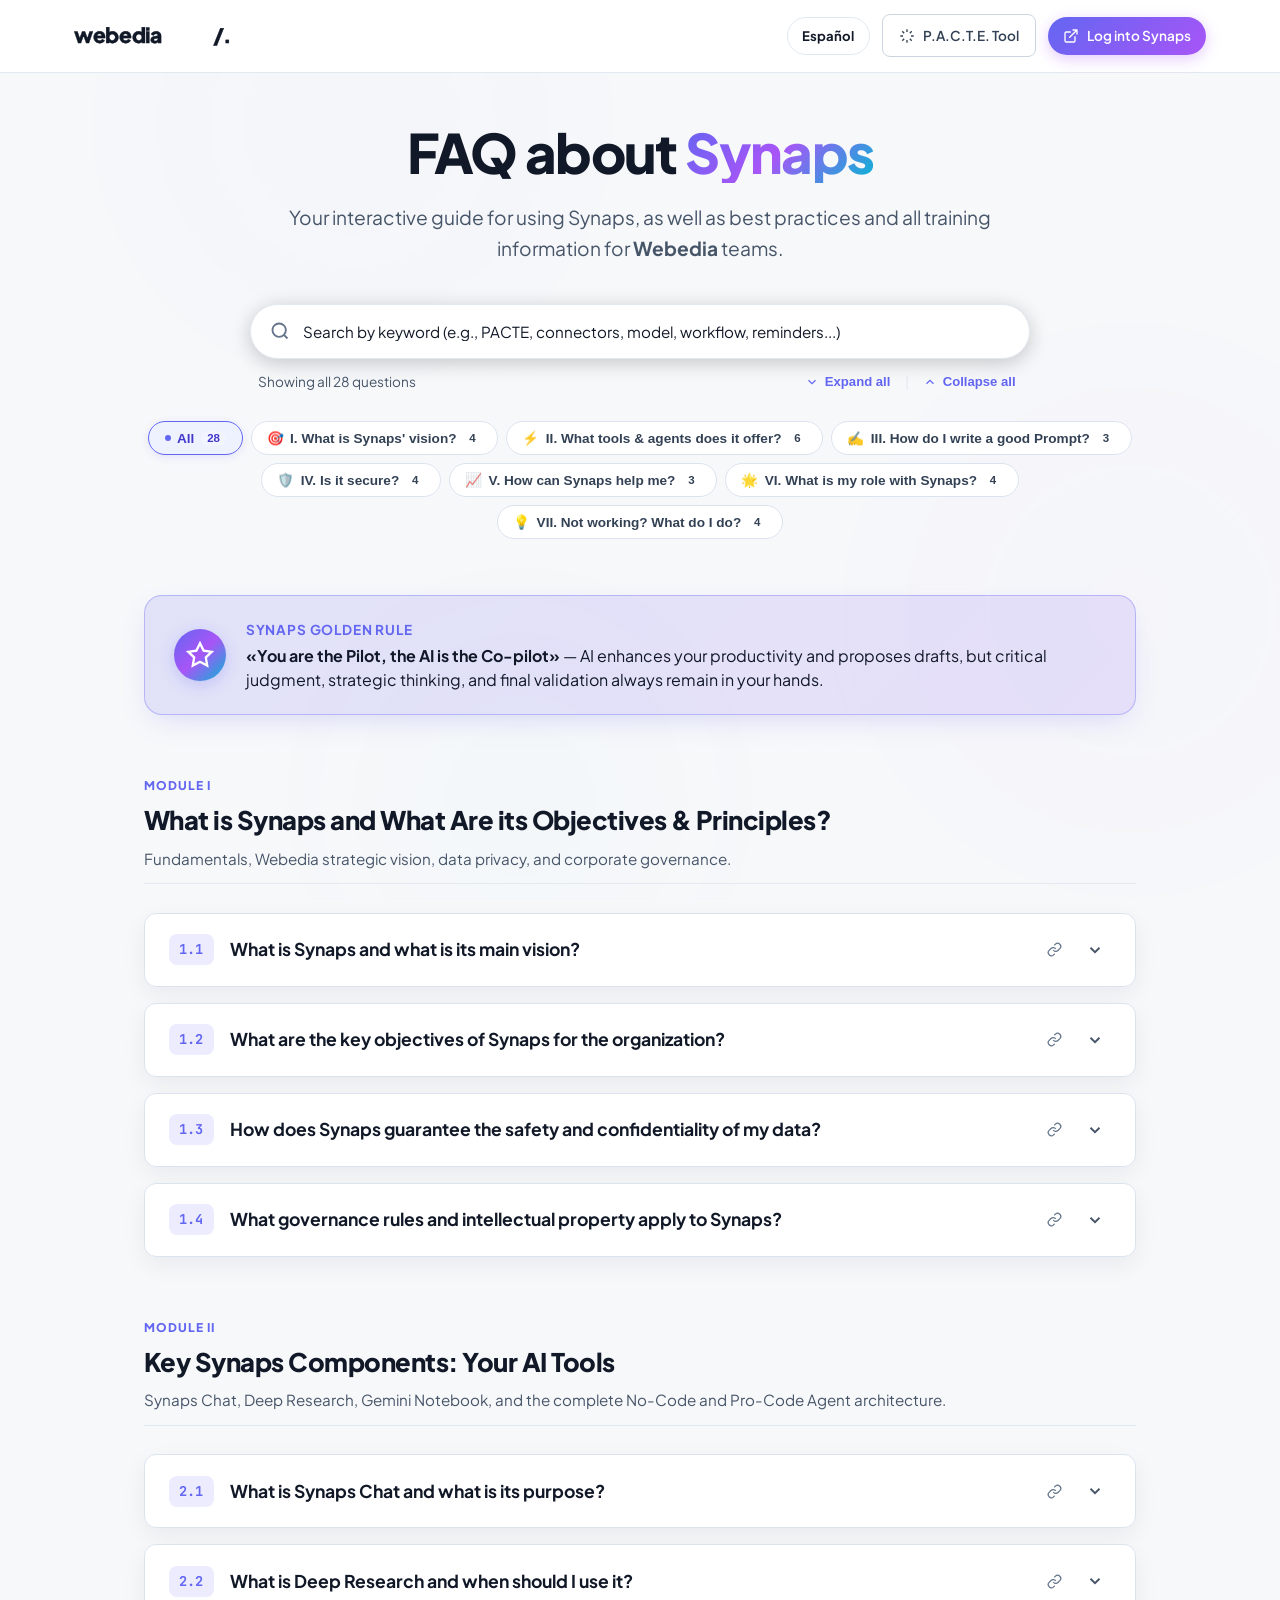
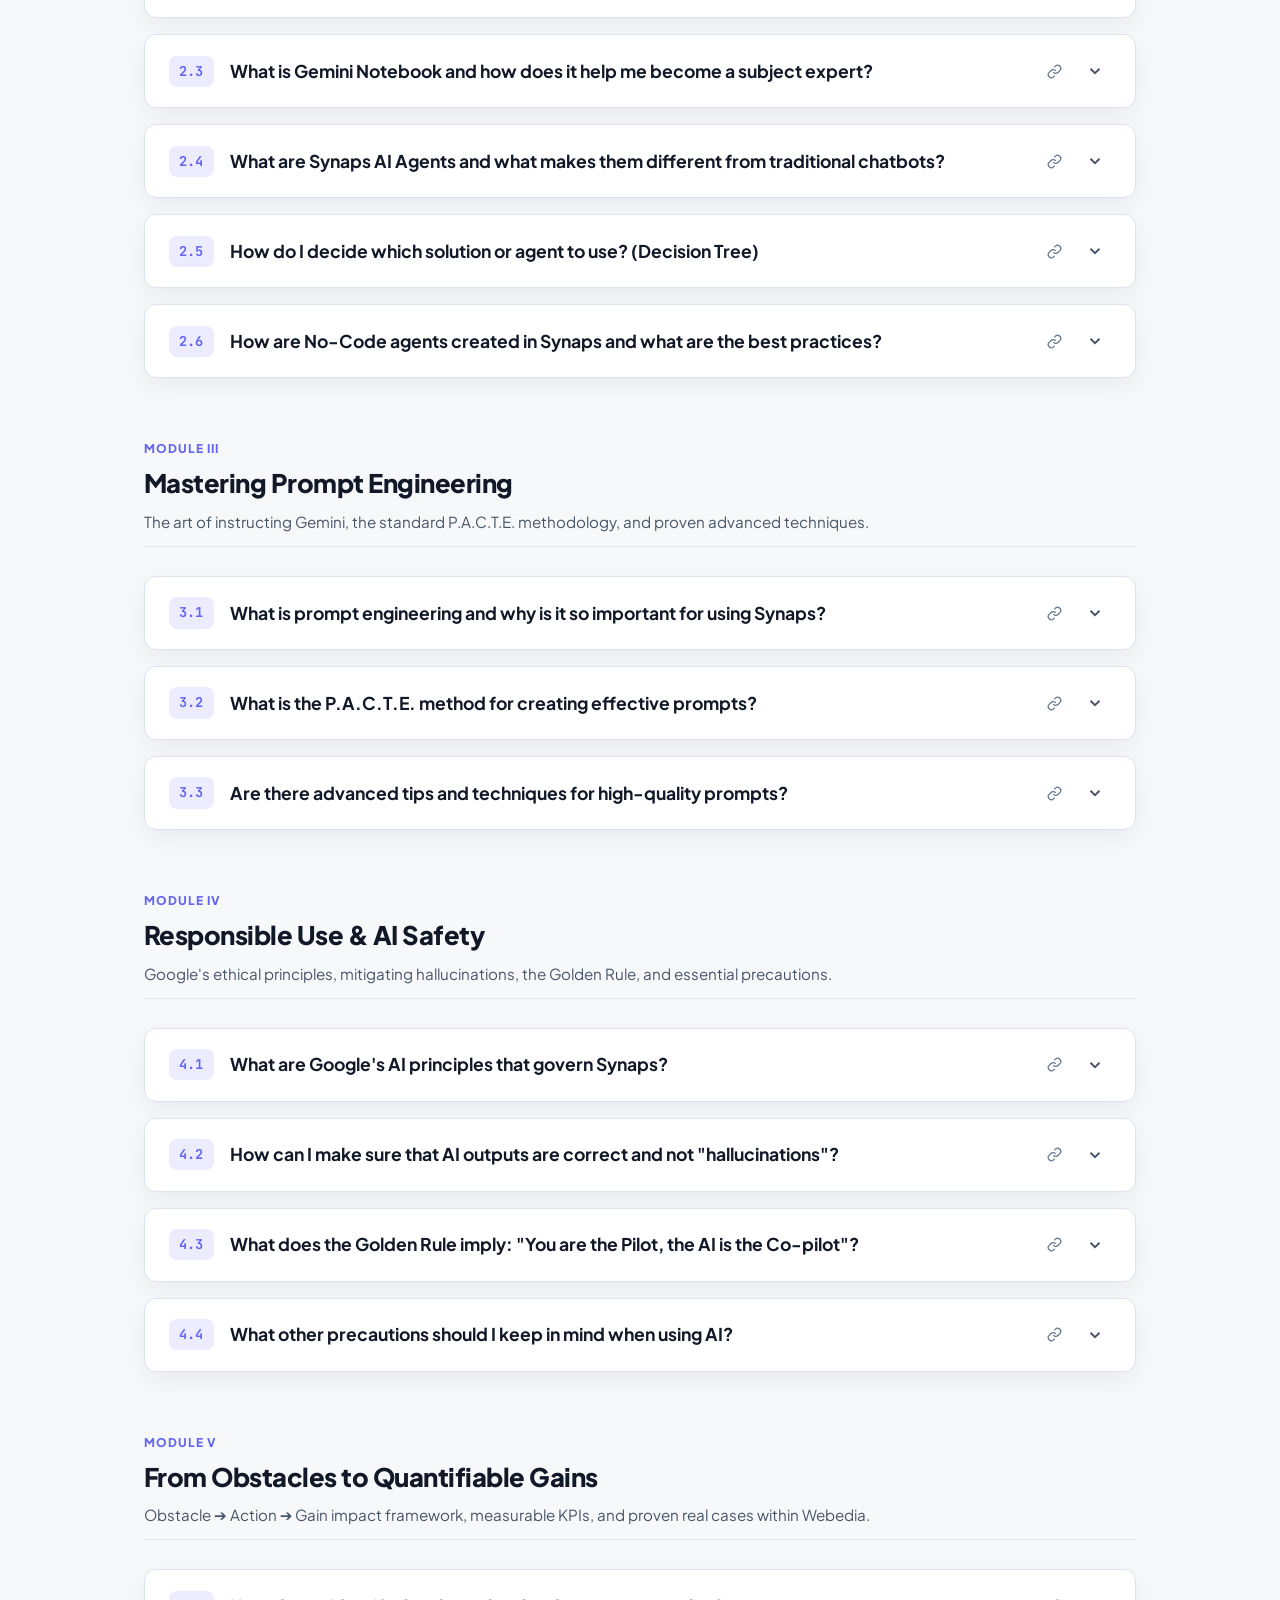
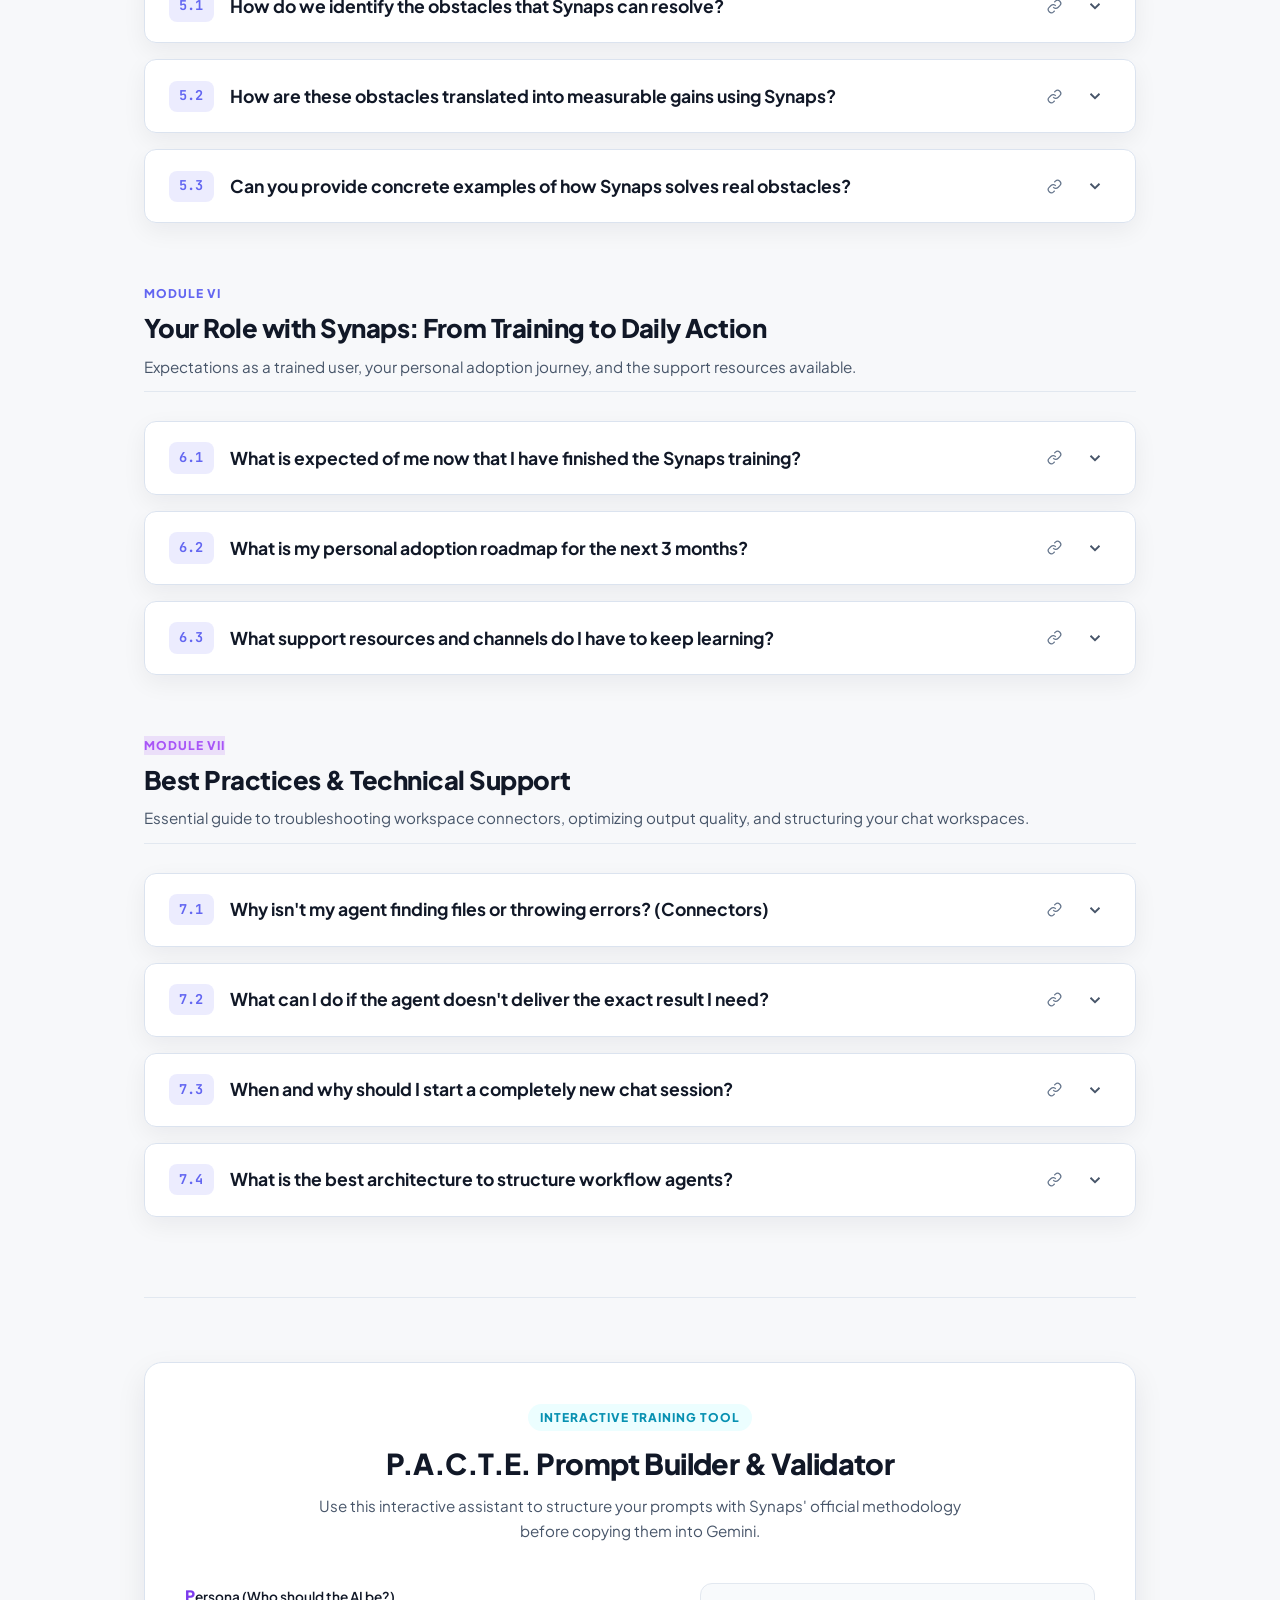
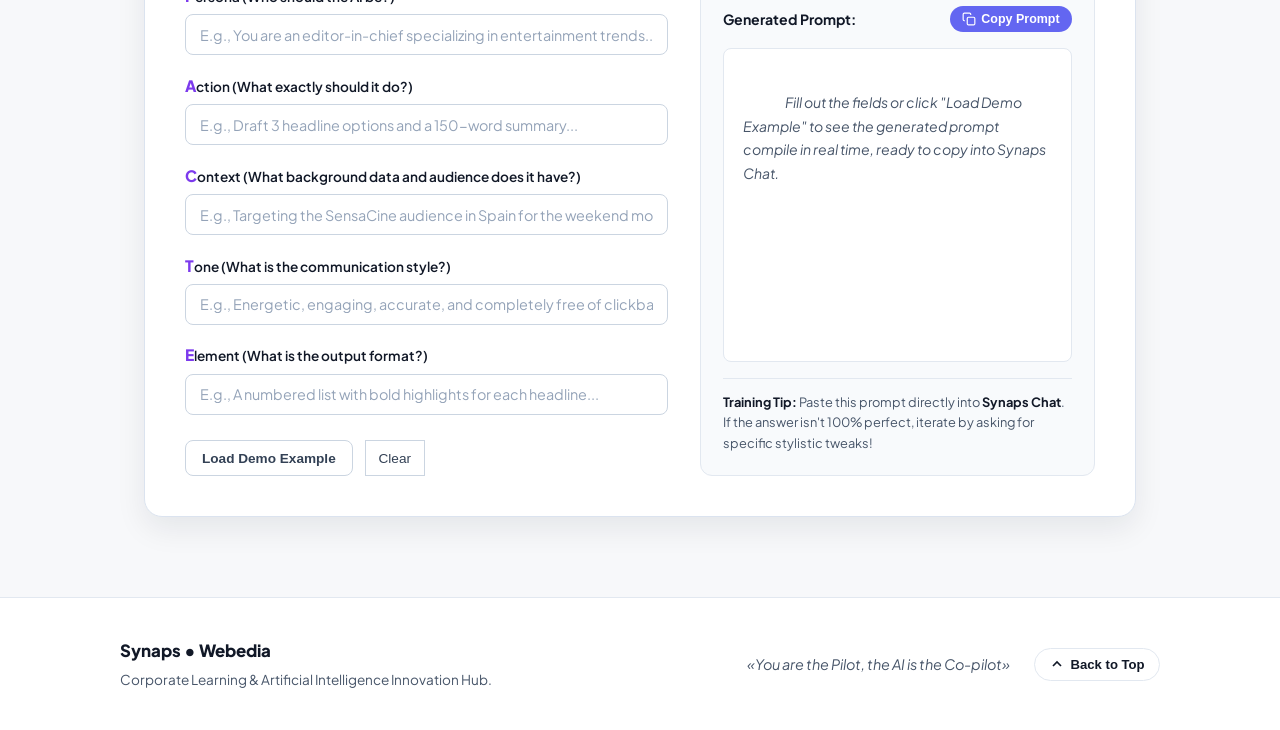
==== commit 95a3c9fa: "Update index.html" ====
--- a/en/index.html
+++ b/en/index.html
@@ -1594,7 +1594,7 @@
     });
   </script>
 
-  <!-- External Script -->
-  <script src="app.js" defer></script>
+  <!-- Script for English Version -->
+  <script src="app-en.js" defer></script>
 </body>
 </html>
